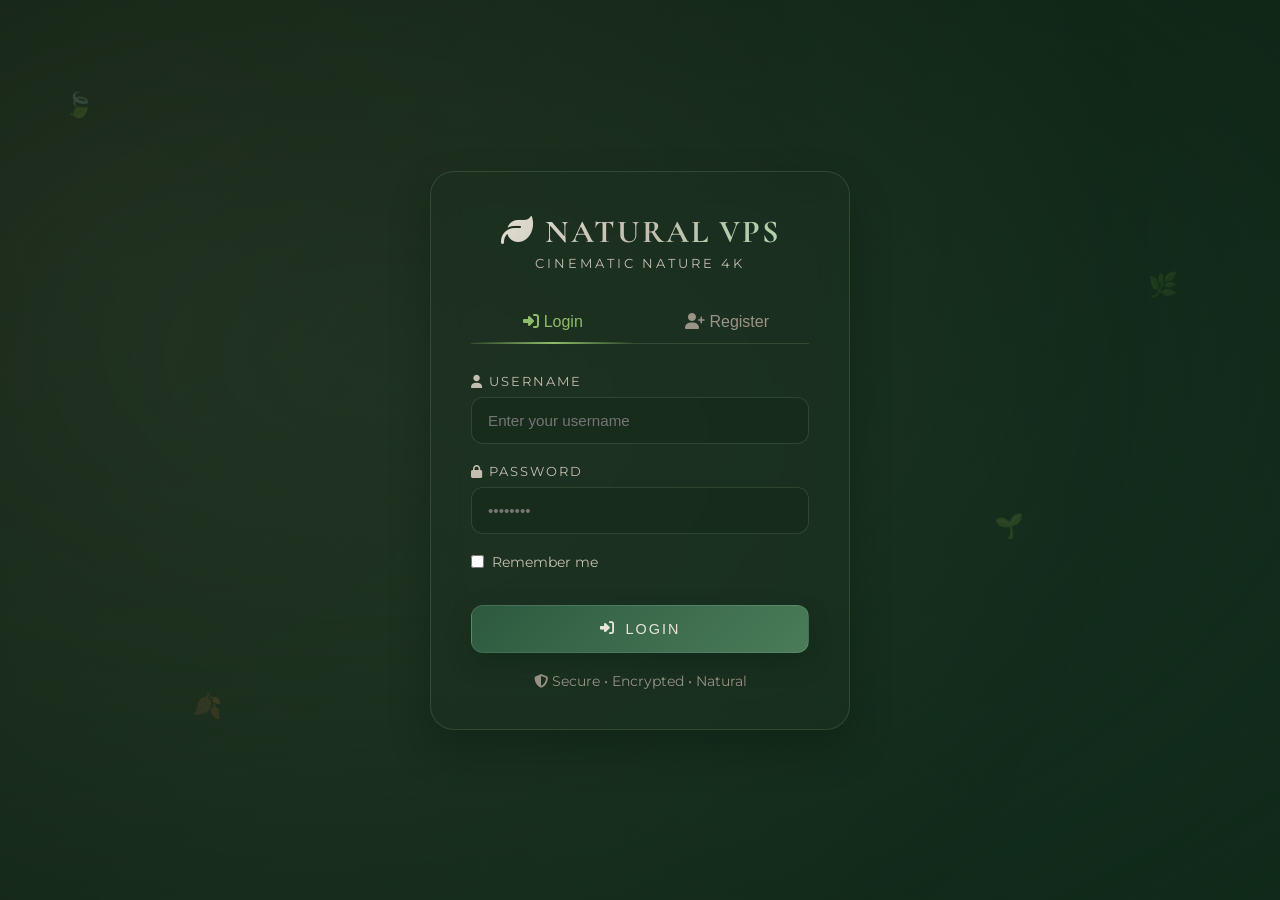
==== app/templates/index.html @ 6f2ae9c7 "Create index.html" ====
<!DOCTYPE html>
<html lang="vi">
<head>
    <meta charset="UTF-8">
    <meta name="viewport" content="width=device-width, initial-scale=1.0, user-scalable=no">
    <title>Natural VPS | Cinematic Nature 4K</title>
    
    <!-- Fonts -->
    <link href="https://fonts.googleapis.com/css2?family=Cormorant+Garamond:wght@300;400;500;600;700&family=Montserrat:wght@300;400;500;600&display=swap" rel="stylesheet">
    <link rel="stylesheet" href="https://cdnjs.cloudflare.com/ajax/libs/font-awesome/6.4.0/css/all.min.css">
    
    <!-- Styles -->
    <link rel="stylesheet" href="/static/css/style.css">
    
    <style>
        /* Additional inline styles for completeness */
        .main-app {
            display: none;
            max-width: 1400px;
            margin: 0 auto;
            padding: 24px;
            position: relative;
            z-index: 10;
        }
        
        .main-app.visible {
            display: block;
        }
        
        /* Video Background */
        .video-background {
            position: fixed;
            top: 0;
            left: 0;
            width: 100%;
            height: 100%;
            object-fit: cover;
            opacity: 0.4;
            z-index: -2;
            pointer-events: none;
        }
        
        .video-overlay {
            position: fixed;
            top: 0;
            left: 0;
            width: 100%;
            height: 100%;
            background: radial-gradient(ellipse at 30% 40%, transparent 0%, rgba(10, 30, 15, 0.6) 100%);
            z-index: -1;
            pointer-events: none;
        }
        
        /* Animated Leaves */
        .leaf {
            position: fixed;
            pointer-events: none;
            z-index: -1;
            opacity: 0.15;
            font-size: 24px;
            animation: floatLeaf 15s infinite ease-in-out;
        }
        
        @keyframes floatLeaf {
            0%, 100% { transform: translateY(0) rotate(0deg); }
            25% { transform: translateY(-30px) rotate(5deg); }
            50% { transform: translateY(-50px) rotate(-5deg); }
            75% { transform: translateY(-20px) rotate(3deg); }
        }
        
        /* Sunrays */
        .sunrays {
            position: fixed;
            top: -50%;
            left: -50%;
            width: 200%;
            height: 200%;
            background: radial-gradient(circle at 30% 40%, rgba(255, 215, 150, 0.08) 0%, transparent 50%);
            pointer-events: none;
            z-index: -1;
            animation: sunMove 30s infinite alternate ease-in-out;
        }
        
        @keyframes sunMove {
            0% { transform: translate(0, 0) rotate(0deg); }
            100% { transform: translate(5%, 5%) rotate(5deg); }
        }
        
        /* Header */
        .header {
            text-align: center;
            margin-bottom: 30px;
            padding: 30px 30px;
            background: rgba(30, 50, 35, 0.35);
            backdrop-filter: blur(15px);
            -webkit-backdrop-filter: blur(15px);
            border: 1px solid rgba(140, 180, 120, 0.2);
            border-radius: 24px;
            box-shadow: 0 20px 40px rgba(0, 20, 10, 0.3);
            position: relative;
            overflow: hidden;
            animation: fadeInDown 0.8s ease;
        }
        
        @keyframes fadeInDown {
            from { opacity: 0; transform: translateY(-30px); }
            to { opacity: 1; transform: translateY(0); }
        }
        
        .header::before {
            content: '';
            position: absolute;
            top: 0;
            left: 0;
            right: 0;
            height: 3px;
            background: linear-gradient(90deg, transparent, #6b8e4e, #8fbc6a, #5b9aa0, transparent);
        }
        
        .logo {
            font-family: 'Cormorant Garamond', serif;
            font-size: 3rem;
            font-weight: 600;
            background: linear-gradient(135deg, #e8e4d9, #c4beb0, #a8d8a8);
            -webkit-background-clip: text;
            background-clip: text;
            color: transparent;
            letter-spacing: 4px;
            animation: gentleGlow 4s infinite;
        }
        
        @keyframes gentleGlow {
            0%, 100% { filter: brightness(1); }
            50% { filter: brightness(1.1); }
        }
        
        .subtitle {
            color: #c4beb0;
            font-size: 0.9rem;
            margin-top: 10px;
            letter-spacing: 6px;
            text-transform: uppercase;
            font-weight: 300;
        }
        
        /* Tech Specs */
        .specs-grid {
            display: grid;
            grid-template-columns: repeat(6, 1fr);
            gap: 16px;
            margin-bottom: 30px;
        }
        
        .spec-card {
            background: rgba(30, 50, 35, 0.35);
            backdrop-filter: blur(10px);
            -webkit-backdrop-filter: blur(10px);
            border: 1px solid rgba(140, 180, 120, 0.2);
            border-radius: 18px;
            padding: 20px 15px;
            text-align: center;
            transition: all 0.3s ease;
            cursor: default;
            animation: fadeInUp 0.6s ease backwards;
        }
        
        .spec-card:nth-child(1) { animation-delay: 0.1s; }
        .spec-card:nth-child(2) { animation-delay: 0.2s; }
        .spec-card:nth-child(3) { animation-delay: 0.3s; }
        .spec-card:nth-child(4) { animation-delay: 0.4s; }
        .spec-card:nth-child(5) { animation-delay: 0.5s; }
        .spec-card:nth-child(6) { animation-delay: 0.6s; }
        
        .spec-card:hover {
            transform: translateY(-5px);
            border-color: #6b8e4e;
            box-shadow: 0 10px 30px rgba(60, 100, 60, 0.15);
            background: rgba(50, 80, 60, 0.4);
        }
        
        .spec-icon {
            font-size: 2rem;
            color: #8fbc6a;
            margin-bottom: 10px;
            transition: all 0.15s ease;
        }
        
        .spec-card:hover .spec-icon {
            transform: scale(1.1);
            color: #5b9aa0;
        }
        
        .spec-value {
            font-size: 1.1rem;
            font-weight: 600;
            font-family: 'Cormorant Garamond', serif;
            color: #e8e4d9;
        }
        
        .spec-label {
            font-size: 0.7rem;
            color: #9a9486;
            text-transform: uppercase;
            letter-spacing: 2px;
            margin-top: 5px;
        }
        
        /* Two Columns */
        .two-columns {
            display: grid;
            grid-template-columns: 1fr 1.3fr;
            gap: 25px;
        }
        
        /* Cards */
        .card {
            background: rgba(30, 50, 35, 0.35);
            backdrop-filter: blur(15px);
            -webkit-backdrop-filter: blur(15px);
            border: 1px solid rgba(140, 180, 120, 0.2);
            border-radius: 24px;
            padding: 28px;
            box-shadow: 0 20px 40px rgba(0, 20, 10, 0.3);
            transition: all 0.3s ease;
            animation: fadeInUp 0.6s ease 0.2s backwards;
        }
        
        .card:hover {
            border-color: rgba(140, 180, 120, 0.4);
            box-shadow: 0 10px 30px rgba(60, 100, 60, 0.15);
        }
        
        .card-title {
            font-family: 'Cormorant Garamond', serif;
            font-size: 1.5rem;
            font-weight: 500;
            margin-bottom: 25px;
            color: #e8e4d9;
            display: flex;
            align-items: center;
            gap: 12px;
            border-bottom: 1px solid rgba(140, 180, 120, 0.2);
            padding-bottom: 15px;
        }
        
        .card-title i {
            color: #6b8e4e;
            font-size: 1.3rem;
        }
        
        /* OS Selector */
        .os-selector {
            display: flex;
            gap: 15px;
            margin-bottom: 20px;
        }
        
        .os-option {
            flex: 1;
            background: rgba(20, 40, 25, 0.4);
            border: 2px solid rgba(140, 180, 120, 0.2);
            border-radius: 18px;
            padding: 15px;
            text-align: center;
            cursor: pointer;
            transition: all 0.3s ease;
        }
        
        .os-option i {
            font-size: 2.5rem;
            margin-bottom: 8px;
            display: block;
        }
        
        .os-option.active {
            border-color: #6b8e4e;
            background: rgba(107, 142, 78, 0.15);
            box-shadow: 0 10px 30px rgba(60, 100, 60, 0.15);
        }
        
        .os-option:hover {
            border-color: #8fbc6a;
            transform: translateY(-2px);
        }
        
        /* Form Elements */
        .input-group {
            margin-bottom: 20px;
        }
        
        .input-label {
            display: block;
            font-size: 0.75rem;
            color: #c4beb0;
            margin-bottom: 8px;
            text-transform: uppercase;
            letter-spacing: 2px;
        }
        
        .input-field {
            width: 100%;
            background: rgba(20, 40, 25, 0.5);
            border: 1px solid rgba(140, 180, 120, 0.2);
            border-radius: 12px;
            padding: 14px 16px;
            color: #e8e4d9;
            font-size: 0.9rem;
            font-family: 'Montserrat', sans-serif;
            transition: all 0.15s ease;
        }
        
        .input-field:focus {
            outline: none;
            border-color: #6b8e4e;
            box-shadow: 0 0 0 3px rgba(107, 142, 78, 0.2);
            background: rgba(30, 60, 40, 0.6);
        }
        
        .input-field::placeholder {
            color: #9a9486;
            opacity: 0.5;
        }
        
        .input-row {
            display: flex;
            gap: 12px;
            align-items: center;
        }
        
        .input-row .input-group {
            flex: 1;
            margin-bottom: 0;
        }
        
        .random-btn {
            background: rgba(107, 142, 78, 0.15);
            border: 1px solid rgba(140, 180, 120, 0.2);
            border-radius: 12px;
            padding: 14px 18px;
            color: #8fbc6a;
            cursor: pointer;
            font-size: 0.8rem;
            transition: all 0.3s ease;
            display: flex;
            align-items: center;
            gap: 8px;
            white-space: nowrap;
        }
        
        .random-btn:hover {
            background: rgba(107, 142, 78, 0.25);
            transform: translateY(-2px);
            border-color: #6b8e4e;
        }
        
        /* Buttons */
        .btn {
            padding: 15px 24px;
            border-radius: 12px;
            font-weight: 500;
            font-size: 0.9rem;
            cursor: pointer;
            transition: all 0.3s ease;
            border: none;
            display: inline-flex;
            align-items: center;
            justify-content: center;
            gap: 10px;
            width: 100%;
            margin-top: 15px;
            text-transform: uppercase;
            letter-spacing: 2px;
            position: relative;
            overflow: hidden;
        }
        
        .btn-primary {
            background: linear-gradient(135deg, #2d5a3f, #4a7c59);
            color: #e8e4d9;
            border: 1px solid rgba(255, 255, 255, 0.1);
            box-shadow: 0 10px 25px rgba(0, 30, 10, 0.3);
        }
        
        .btn-primary::before {
            content: '';
            position: absolute;
            top: 50%;
            left: 50%;
            width: 0;
            height: 0;
            background: radial-gradient(circle, rgba(255, 255, 255, 0.2), transparent);
            transform: translate(-50%, -50%);
            transition: width 0.5s, height 0.5s;
        }
        
        .btn-primary:hover:not(:disabled)::before {
            width: 300px;
            height: 300px;
        }
        
        .btn-primary:hover:not(:disabled) {
            transform: translateY(-3px);
            box-shadow: 0 15px 35px rgba(0, 40, 15, 0.4);
        }
        
        .btn-primary:disabled {
            opacity: 0.6;
            cursor: not-allowed;
        }
        
        /* VM List */
        .vm-list {
            display: flex;
            flex-direction: column;
            gap: 14px;
            max-height: 450px;
            overflow-y: auto;
            padding-right: 8px;
        }
        
        .vm-item {
            background: rgba(20, 40, 25, 0.4);
            border-radius: 18px;
            border: 1px solid rgba(140, 180, 120, 0.2);
            overflow: hidden;
            transition: all 0.3s ease;
            animation: fadeInItem 0.4s ease;
            backdrop-filter: blur(5px);
            cursor: pointer;
        }
        
        @keyframes fadeInItem {
            from { opacity: 0; transform: translateX(-15px); }
            to { opacity: 1; transform: translateX(0); }
        }
        
        .vm-item:hover {
            border-color: #6b8e4e;
            background: rgba(40, 70, 50, 0.5);
            transform: translateX(5px);
            box-shadow: 0 10px 30px rgba(60, 100, 60, 0.15);
        }
        
        .vm-header {
            display: flex;
            justify-content: space-between;
            align-items: center;
            padding: 16px 20px;
        }
        
        .vm-info {
            display: flex;
            align-items: center;
            gap: 15px;
        }
        
        .vm-icon {
            width: 45px;
            height: 45px;
            background: linear-gradient(135deg, rgba(107, 142, 78, 0.2), rgba(91, 154, 160, 0.2));
            border-radius: 12px;
            display: flex;
            align-items: center;
            justify-content: center;
            border: 1px solid rgba(140, 180, 120, 0.2);
            transition: all 0.15s ease;
        }
        
        .vm-item:hover .vm-icon {
            transform: scale(1.05) rotate(3deg);
        }
        
        .vm-icon i {
            font-size: 1.3rem;
            color: #8fbc6a;
        }
        
        .vm-name {
            font-weight: 500;
            font-size: 1rem;
            font-family: 'Cormorant Garamond', serif;
            color: #e8e4d9;
        }
        
        .vm-os {
            font-size: 0.65rem;
            color: #9a9486;
            margin-top: 3px;
            text-transform: uppercase;
        }
        
        /* Empty State */
        .empty-state {
            text-align: center;
            padding: 50px 30px;
            color: #9a9486;
        }
        
        .empty-icon {
            font-size: 4rem;
            margin-bottom: 20px;
            opacity: 0.5;
            color: #6b8e4e;
            animation: floatLeaf 4s infinite ease-in-out;
        }
        
        /* User Menu */
        .user-menu {
            position: fixed;
            top: 20px;
            right: 20px;
            z-index: 1000;
            display: flex;
            align-items: center;
            gap: 15px;
            background: rgba(30, 50, 35, 0.35);
            backdrop-filter: blur(10px);
            border: 1px solid rgba(140, 180, 120, 0.2);
            border-radius: 50px;
            padding: 8px 16px 8px 20px;
        }
        
        .user-avatar {
            width: 35px;
            height: 35px;
            background: linear-gradient(135deg, #4a7c59, #6b8e4e);
            border-radius: 50%;
            display: flex;
            align-items: center;
            justify-content: center;
            color: white;
            font-weight: 600;
        }
        
        .user-name {
            color: #e8e4d9;
            font-size: 0.9rem;
        }
        
        .btn-logout {
            background: rgba(192, 96, 96, 0.15);
            border: 1px solid rgba(192, 96, 96, 0.3);
            border-radius: 50px;
            padding: 8px 16px;
            color: #c06060;
            cursor: pointer;
            transition: all 0.3s ease;
            font-size: 0.8rem;
        }
        
        .btn-logout:hover {
            background: rgba(192, 96, 96, 0.25);
        }
        
        /* Responsive */
        @media (max-width: 1200px) {
            .specs-grid { grid-template-columns: repeat(3, 1fr); }
        }
        
        @media (max-width: 1000px) {
            .two-columns { grid-template-columns: 1fr; }
        }
        
        @media (max-width: 640px) {
            .specs-grid { grid-template-columns: repeat(2, 1fr); }
            .main-app { padding: 12px; }
            .card { padding: 18px; }
            .logo { font-size: 2rem; }
        }
    </style>
</head>
<body>
    <!-- Video Background -->
    <video class="video-background" autoplay loop muted playsinline>
        <source src="https://cdn.pixabay.com/video/2024/01/04/195364-899758535_large.mp4" type="video/mp4">
    </video>
    <div class="video-overlay"></div>
    
    <!-- Animated Elements -->
    <div class="leaf" style="top: 10%; left: 5%; animation-delay: 0s;">🍃</div>
    <div class="leaf" style="top: 30%; right: 8%; animation-delay: 2s;">🌿</div>
    <div class="leaf" style="bottom: 20%; left: 15%; animation-delay: 4s;">🍂</div>
    <div class="leaf" style="bottom: 40%; right: 20%; animation-delay: 6s;">🌱</div>
    <div class="sunrays"></div>
    
    <!-- Auth Container -->
    <div class="auth-container">
        <div class="auth-card">
            <div class="auth-logo">
                <h1><i class="fas fa-leaf" style="margin-right: 10px;"></i>NATURAL VPS</h1>
                <p style="color: #c4beb0; font-size: 0.8rem; margin-top: 5px; letter-spacing: 3px;">CINEMATIC NATURE 4K</p>
            </div>
            
            <div class="auth-tabs">
                <button class="auth-tab active" data-tab="login">
                    <i class="fas fa-sign-in-alt"></i> Login
                </button>
                <button class="auth-tab" data-tab="register">
                    <i class="fas fa-user-plus"></i> Register
                </button>
            </div>
            
            <!-- Login Form -->
            <form id="loginForm" class="auth-form active">
                <div class="form-group">
                    <label class="form-label"><i class="fas fa-user"></i> Username</label>
                    <input type="text" class="form-input" id="loginUsername" placeholder="Enter your username" required>
                </div>
                <div class="form-group">
                    <label class="form-label"><i class="fas fa-lock"></i> Password</label>
                    <input type="password" class="form-input" id="loginPassword" placeholder="••••••••" required>
                </div>
                <div class="form-group" style="display: flex; align-items: center; gap: 8px;">
                    <input type="checkbox" id="rememberMe" style="accent-color: #6b8e4e;">
                    <label for="rememberMe" style="color: #c4beb0; font-size: 0.85rem;">Remember me</label>
                </div>
                <button type="submit" class="btn btn-primary">
                    <i class="fas fa-sign-in-alt"></i> Login
                </button>
            </form>
            
            <!-- Register Form -->
            <form id="registerForm" class="auth-form">
                <div class="form-group">
                    <label class="form-label"><i class="fas fa-user"></i> Username</label>
                    <input type="text" class="form-input" id="regUsername" placeholder="Choose a username" required>
                </div>
                <div class="form-group">
                    <label class="form-label"><i class="fas fa-envelope"></i> Email (Optional)</label>
                    <input type="email" class="form-input" id="regEmail" placeholder="your@email.com">
                </div>
                <div class="form-group">
                    <label class="form-label"><i class="fas fa-lock"></i> Password</label>
                    <input type="password" class="form-input" id="regPassword" placeholder="Min 8 characters" required>
                </div>
                <div class="form-group">
                    <label class="form-label"><i class="fas fa-check-circle"></i> Confirm Password</label>
                    <input type="password" class="form-input" id="regConfirmPassword" placeholder="Confirm your password" required>
                </div>
                <button type="submit" class="btn btn-primary">
                    <i class="fas fa-leaf"></i> Create Account
                </button>
            </form>
            
            <div class="auth-footer">
                <i class="fas fa-shield-alt"></i> Secure • Encrypted • Natural
            </div>
        </div>
    </div>
    
    <!-- Main App -->
    <div class="main-app">
        <!-- User Menu -->
        <div class="user-menu">
            <div class="user-avatar" id="userAvatar">U</div>
            <span class="user-name" id="userDisplayName">User</span>
            <button class="btn-logout" id="logoutBtn">
                <i class="fas fa-sign-out-alt"></i> Logout
            </button>
        </div>
        
        <div class="container">
            <!-- Header -->
            <div class="header">
                <div class="logo">
                    <i class="fas fa-leaf" style="margin-right: 15px;"></i>
                    NATURAL VPS
                </div>
                <div class="subtitle">Cinematic Nature • 4K Experience • Sustainable Computing</div>
            </div>

            <!-- Tech Specs -->
            <div class="specs-grid">
                <div class="spec-card">
                    <div class="spec-icon"><i class="fas fa-microchip"></i></div>
                    <div class="spec-value">4 vCore</div>
                    <div class="spec-label">AMD EPYC™</div>
                </div>
                <div class="spec-card">
                    <div class="spec-icon"><i class="fas fa-memory"></i></div>
                    <div class="spec-value">16 GB</div>
                    <div class="spec-label">DDR5 RAM</div>
                </div>
                <div class="spec-card">
                    <div class="spec-icon"><i class="fas fa-hdd"></i></div>
                    <div class="spec-value">25 GB</div>
                    <div class="spec-label">NVMe SSD</div>
                </div>
                <div class="spec-card">
                    <div class="spec-icon"><i class="fas fa-wifi"></i></div>
                    <div class="spec-value">1-2 Gbps</div>
                    <div class="spec-label">Network</div>
                </div>
                <div class="spec-card">
                    <div class="spec-icon"><i class="fab fa-github"></i></div>
                    <div class="spec-value">Actions</div>
                    <div class="spec-label">CI/CD Native</div>
                </div>
                <div class="spec-card">
                    <div class="spec-icon"><i class="fas fa-shield-alt"></i></div>
                    <div class="spec-value">Tailscale</div>
                    <div class="spec-label">VPN Mesh</div>
                </div>
            </div>

            <div class="two-columns">
                <!-- Create VM Form -->
                <div class="card">
                    <div class="card-title">
                        <i class="fas fa-seedling"></i>
                        Plant a New Virtual Machine
                    </div>
                    
                    <div class="input-group">
                        <label class="input-label"><i class="fab fa-github"></i> GitHub Token</label>
                        <input type="password" class="input-field" id="githubToken" placeholder="ghp_xxxxxxxxxxxx" autocomplete="off">
                    </div>
                    
                    <div class="input-group">
                        <label class="input-label"><i class="fas fa-key"></i> Tailscale Auth Key</label>
                        <input type="password" class="input-field" id="tailscaleKey" placeholder="tskey-xxxxxxxxxxxx" autocomplete="off">
                    </div>
                    
                    <label class="input-label"><i class="fas fa-tree"></i> Choose Operating System</label>
                    <div class="os-selector">
                        <div class="os-option active" data-os="ubuntu" onclick="selectOS('ubuntu')">
                            <i class="fab fa-ubuntu" style="color: #dd4814;"></i>
                            <span>Ubuntu 22.04</span>
                            <small style="display: block; font-size: 0.6rem; opacity: 0.7;">Linux • SSH</small>
                        </div>
                        <div class="os-option" data-os="windows" onclick="selectOS('windows')">
                            <i class="fab fa-windows" style="color: #00a4ef;"></i>
                            <span>Windows Server</span>
                            <small style="display: block; font-size: 0.6rem; opacity: 0.7;">RDP • noVNC</small>
                        </div>
                    </div>
                    
                    <div class="input-row">
                        <div class="input-group">
                            <label class="input-label"><i class="fas fa-user"></i> Username</label>
                            <input type="text" class="input-field" id="vmUsername" placeholder="forest_user">
                        </div>
                        <button class="random-btn" id="randomUserBtn">
                            <i class="fas fa-leaf"></i> Generate
                        </button>
                    </div>
                    
                    <div class="input-row">
                        <div class="input-group">
                            <label class="input-label"><i class="fas fa-lock"></i> Password</label>
                            <input type="password" class="input-field" id="vmPassword" placeholder="••••••••">
                        </div>
                        <button class="random-btn" id="randomPassBtn">
                            <i class="fas fa-water"></i> Generate
                        </button>
                    </div>
                    
                    <button class="btn btn-primary" id="createBtn">
                        <i class="fas fa-seedling"></i> Grow New VM
                    </button>
                </div>

                <!-- VM List -->
                <div class="card">
                    <div class="card-title">
                        <span><i class="fas fa-forest"></i> Your Virtual Forest</span>
                        <button id="refreshBtn" style="background: none; border: none; color: #6b8e4e; cursor: pointer; margin-left: auto;">
                            <i class="fas fa-sync-alt"></i>
                        </button>
                    </div>
                    
                    <div style="display: flex; gap: 12px; margin-bottom: 20px;">
                        <div style="flex: 1; background: rgba(20,40,25,0.4); border-radius: 20px; padding: 8px 16px; display: flex; align-items: center; gap: 8px;">
                            <i class="fas fa-chart-simple" style="color: #8fbc6a;"></i>
                            <span style="color: #e8e4d9;">Total: <span id="statTotal">0</span></span>
                        </div>
                        <div style="flex: 1; background: rgba(20,40,25,0.4); border-radius: 20px; padding: 8px 16px; display: flex; align-items: center; gap: 8px;">
                            <i class="fas fa-play-circle" style="color: #8fbc6a;"></i>
                            <span style="color: #e8e4d9;">Running: <span id="statRunning">0</span></span>
                        </div>
                    </div>
                    
                    <div class="vm-list" id="vmList">
                        <div class="empty-state">
                            <div class="empty-icon"><i class="fas fa-seedling"></i></div>
                            <div>Your virtual forest is empty</div>
                            <div style="font-size: 0.8rem; margin-top: 10px;">Plant your first VM to begin</div>
                        </div>
                    </div>
                </div>
            </div>
        </div>
    </div>

    <!-- JavaScript -->
    <script src="/static/js/app.js"></script>
</body>
</html>
---- static/css/style.css ----
/* Natural VPS - Main Stylesheet */

:root {
    --forest-dark: #1a3a2a;
    --forest-medium: #2d5a3f;
    --forest-light: #4a7c59;
    --leaf-green: #6b8e4e;
    --moss: #8fbc6a;
    --wood: #8b6914;
    --sand: #d4c4a8;
    --cream: #f5f0e1;
    --water: #5b9aa0;
    
    --text-primary: #e8e4d9;
    --text-secondary: #c4beb0;
    --text-muted: #9a9486;
    
    --glass-bg: rgba(30, 50, 35, 0.35);
    --glass-border: rgba(140, 180, 120, 0.2);
    
    --shadow-soft: 0 20px 40px rgba(0, 20, 10, 0.3);
    --shadow-leaf: 0 10px 30px rgba(60, 100, 60, 0.15);
    
    --transition-slow: all 0.5s cubic-bezier(0.25, 0.46, 0.45, 0.94);
    --transition-medium: all 0.3s ease;
    
    --radius-xl: 24px;
    --radius-lg: 18px;
    --radius-md: 12px;
    --radius-sm: 8px;
}

* {
    margin: 0;
    padding: 0;
    box-sizing: border-box;
}

body {
    background: linear-gradient(135deg, #0d1f14 0%, #162e1f 50%, #1a3a2a 100%);
    font-family: 'Montserrat', sans-serif;
    color: var(--text-primary);
    min-height: 100vh;
    position: relative;
    overflow-x: hidden;
}

/* Auth Container */
.auth-container {
    min-height: 100vh;
    display: flex;
    align-items: center;
    justify-content: center;
    padding: 20px;
    position: relative;
    z-index: 10;
}

.auth-card {
    background: var(--glass-bg);
    backdrop-filter: blur(15px);
    -webkit-backdrop-filter: blur(15px);
    border: 1px solid var(--glass-border);
    border-radius: var(--radius-xl);
    padding: 40px;
    width: 100%;
    max-width: 420px;
    box-shadow: var(--shadow-soft);
    animation: fadeInUp 0.6s ease;
}

@keyframes fadeInUp {
    from {
        opacity: 0;
        transform: translateY(30px);
    }
    to {
        opacity: 1;
        transform: translateY(0);
    }
}

.auth-logo {
    text-align: center;
    margin-bottom: 30px;
}

.auth-logo h1 {
    font-family: 'Cormorant Garamond', serif;
    font-size: 2rem;
    background: linear-gradient(135deg, #e8e4d9, #c4beb0, #a8d8a8);
    -webkit-background-clip: text;
    background-clip: text;
    color: transparent;
    letter-spacing: 2px;
}

.auth-tabs {
    display: flex;
    gap: 10px;
    margin-bottom: 30px;
    border-bottom: 1px solid var(--glass-border);
}

.auth-tab {
    flex: 1;
    text-align: center;
    padding: 12px;
    background: none;
    border: none;
    color: var(--text-muted);
    font-size: 1rem;
    cursor: pointer;
    transition: var(--transition-medium);
    position: relative;
}

.auth-tab.active {
    color: var(--moss);
}

.auth-tab.active::after {
    content: '';
    position: absolute;
    bottom: -1px;
    left: 0;
    right: 0;
    height: 2px;
    background: linear-gradient(90deg, transparent, var(--moss), transparent);
}

.auth-form {
    display: none;
}

.auth-form.active {
    display: block;
    animation: fadeIn 0.4s ease;
}

@keyframes fadeIn {
    from { opacity: 0; }
    to { opacity: 1; }
}

.form-group {
    margin-bottom: 20px;
}

.form-label {
    display: block;
    font-size: 0.8rem;
    color: var(--text-secondary);
    margin-bottom: 8px;
    text-transform: uppercase;
    letter-spacing: 2px;
}

.form-input {
    width: 100%;
    background: rgba(20, 40, 25, 0.5);
    border: 1px solid var(--glass-border);
    border-radius: var(--radius-md);
    padding: 14px 16px;
    color: var(--text-primary);
    font-size: 0.95rem;
    transition: var(--transition-medium);
}

.form-input:focus {
    outline: none;
    border-color: var(--leaf-green);
    box-shadow: 0 0 0 3px rgba(107, 142, 78, 0.2);
}

.form-input.error {
    border-color: #c06060;
}

.error-message {
    color: #c06060;
    font-size: 0.75rem;
    margin-top: 5px;
}

.btn {
    width: 100%;
    padding: 15px;
    border: none;
    border-radius: var(--radius-md);
    font-size: 0.95rem;
    font-weight: 500;
    cursor: pointer;
    transition: var(--transition-medium);
    text-transform: uppercase;
    letter-spacing: 2px;
    display: flex;
    align-items: center;
    justify-content: center;
    gap: 10px;
}

.btn-primary {
    background: linear-gradient(135deg, var(--forest-medium), var(--forest-light));
    color: var(--text-primary);
    border: 1px solid rgba(255, 255, 255, 0.1);
}

.btn-primary:hover:not(:disabled) {
    transform: translateY(-2px);
    box-shadow: 0 15px 30px rgba(0, 40, 15, 0.4);
}

.btn-primary:disabled {
    opacity: 0.6;
    cursor: not-allowed;
}

.auth-footer {
    text-align: center;
    margin-top: 20px;
    color: var(--text-muted);
    font-size: 0.85rem;
}

.auth-footer a {
    color: var(--moss);
    text-decoration: none;
    transition: var(--transition-fast);
}

.auth-footer a:hover {
    color: var(--leaf-green);
}

/* Spinner */
.spinner {
    width: 18px;
    height: 18px;
    border: 2px solid rgba(255, 255, 255, 0.1);
    border-top-color: var(--moss);
    border-radius: 50%;
    animation: spin 0.8s linear infinite;
}

@keyframes spin {
    to { transform: rotate(360deg); }
}

/* Toast */
.toast-container {
    position: fixed;
    bottom: 25px;
    left: 25px;
    z-index: 3000;
}

.toast {
    background: linear-gradient(135deg, rgba(30, 55, 40, 0.95), rgba(20, 40, 30, 0.95));
    backdrop-filter: blur(20px);
    border: 1px solid var(--glass-border);
    border-radius: var(--radius-lg);
    padding: 14px 22px;
    display: flex;
    align-items: center;
    gap: 14px;
    transform: translateX(-400px);
    transition: transform 0.4s cubic-bezier(0.34, 1.56, 0.64, 1);
    border-left: 4px solid var(--leaf-green);
}

.toast.show {
    transform: translateX(0);
}

.toast-success { border-left-color: var(--moss); }
.toast-error { border-left-color: #c06060; }
.toast-warning { border-left-color: #d4af37; }

/* Main App (hidden by default) */
.main-app {
    display: none;
}

.main-app.visible {
    display: block;
}

/* User Menu */
.user-menu {
    position: fixed;
    top: 20px;
    right: 20px;
    z-index: 1000;
    display: flex;
    align-items: center;
    gap: 15px;
    background: var(--glass-bg);
    backdrop-filter: blur(10px);
    border: 1px solid var(--glass-border);
    border-radius: 50px;
    padding: 8px 16px 8px 20px;
}

.user-avatar {
    width: 35px;
    height: 35px;
    background: linear-gradient(135deg, var(--forest-light), var(--leaf-green));
    border-radius: 50%;
    display: flex;
    align-items: center;
    justify-content: center;
    color: white;
    font-weight: 600;
}

.user-name {
    color: var(--text-primary);
    font-size: 0.9rem;
}

.btn-logout {
    background: rgba(192, 96, 96, 0.15);
    border: 1px solid rgba(192, 96, 96, 0.3);
    border-radius: 50px;
    padding: 8px 16px;
    color: #c06060;
    cursor: pointer;
    transition: var(--transition-medium);
    font-size: 0.8rem;
}

.btn-logout:hover {
    background: rgba(192, 96, 96, 0.25);
}
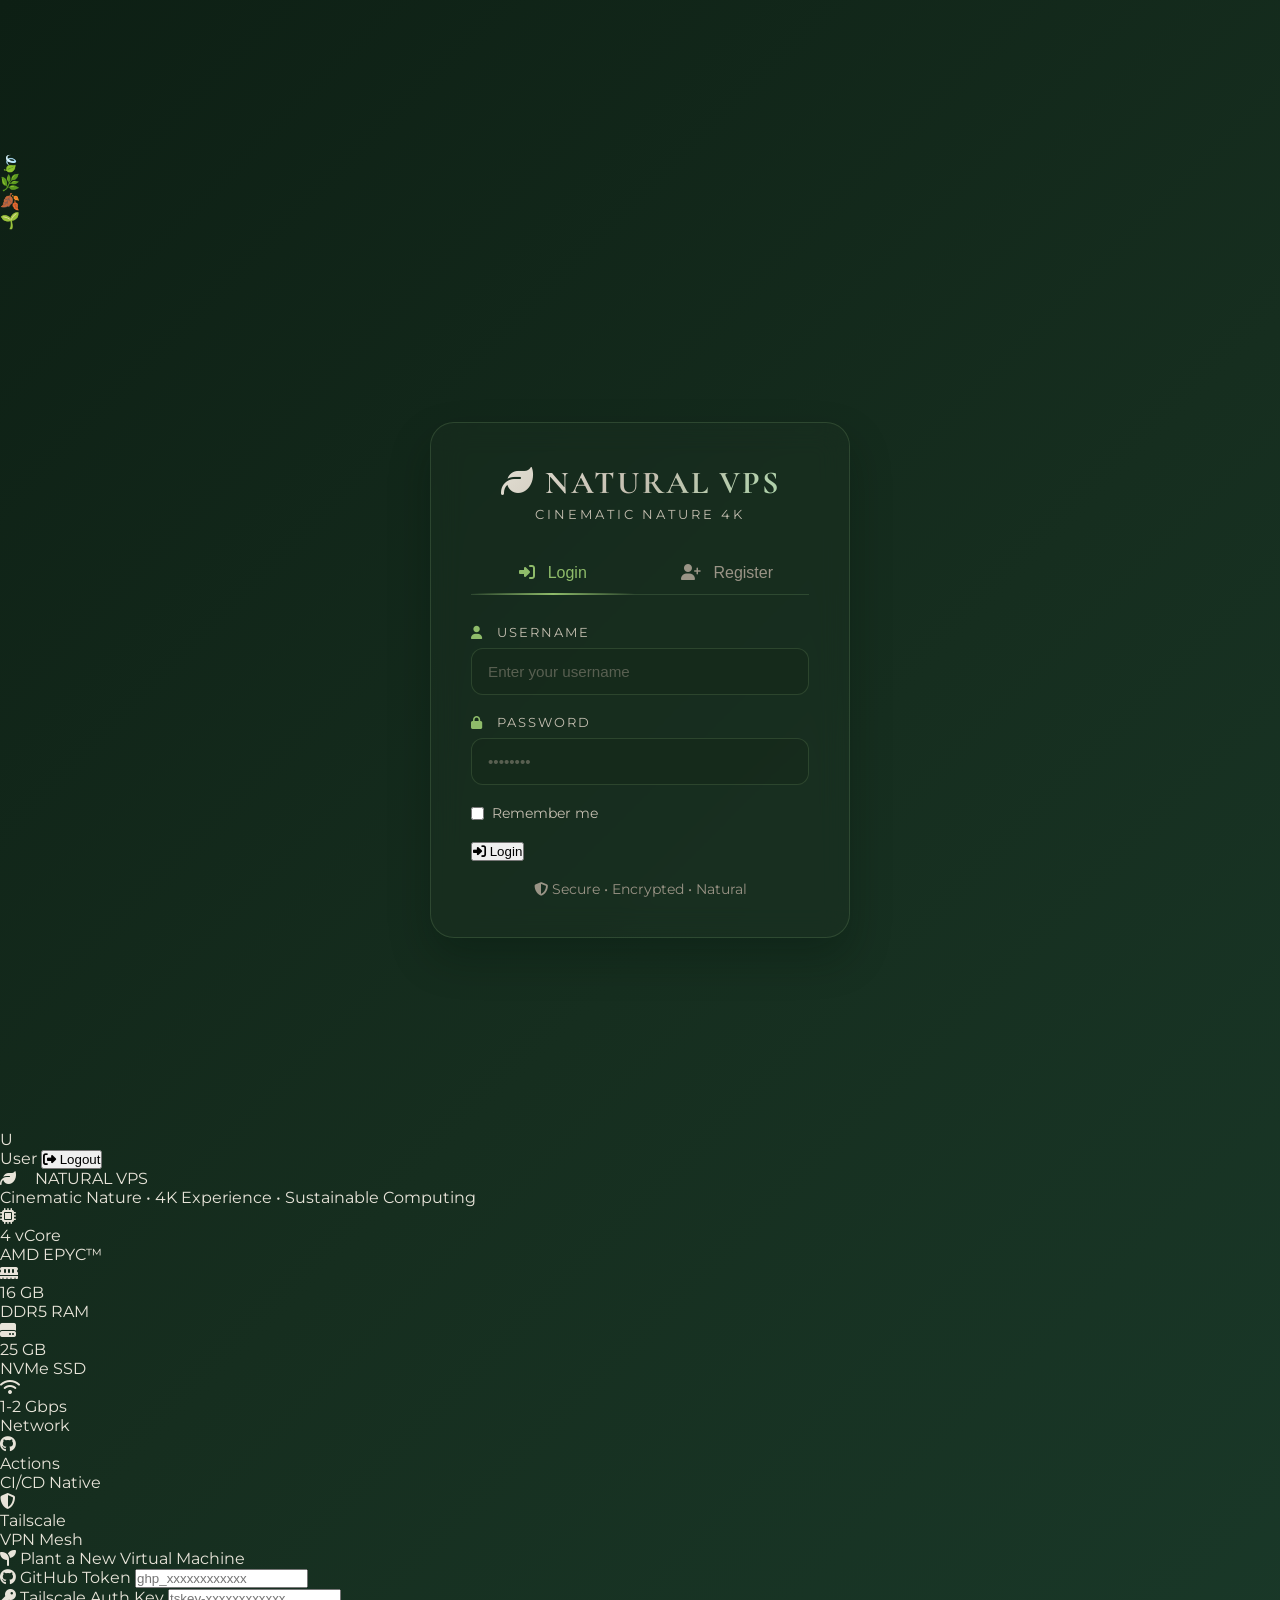
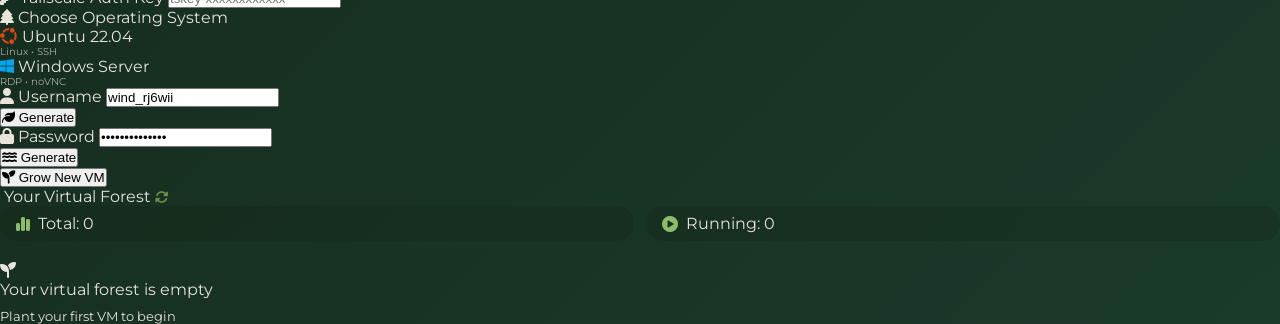
==== commit 65d882bc: "Update index.html" ====
--- a/app/templates/index.html
+++ b/app/templates/index.html
@@ -5,574 +5,377 @@
     <meta name="viewport" content="width=device-width, initial-scale=1.0, user-scalable=no">
     <title>Natural VPS | Cinematic Nature 4K</title>
     
-    <!-- Fonts -->
     <link href="https://fonts.googleapis.com/css2?family=Cormorant+Garamond:wght@300;400;500;600;700&family=Montserrat:wght@300;400;500;600&display=swap" rel="stylesheet">
     <link rel="stylesheet" href="https://cdnjs.cloudflare.com/ajax/libs/font-awesome/6.4.0/css/all.min.css">
-    
-    <!-- Styles -->
     <link rel="stylesheet" href="/static/css/style.css">
     
     <style>
-        /* Additional inline styles for completeness */
-        .main-app {
+        /* Progress Container - REAL */
+        .progress-container {
+            margin-top: 25px;
             display: none;
-            max-width: 1400px;
-            margin: 0 auto;
-            padding: 24px;
+            animation: slideDown 0.4s ease;
+        }
+
+        @keyframes slideDown {
+            from { opacity: 0; transform: translateY(-15px); }
+            to { opacity: 1; transform: translateY(0); }
+        }
+
+        .progress-steps {
+            display: flex;
+            justify-content: space-between;
+            margin-bottom: 15px;
+            gap: 5px;
+        }
+
+        .progress-step {
+            flex: 1;
+            text-align: center;
+            font-size: 0.55rem;
+            opacity: 0.4;
+            padding: 8px 3px;
+            border-radius: 8px;
+            transition: all 0.3s ease;
+            background: rgba(0,0,0,0.2);
+            text-transform: uppercase;
+            letter-spacing: 0.5px;
+        }
+
+        .progress-step i {
+            display: block;
+            margin-bottom: 5px;
+            font-size: 0.9rem;
+        }
+
+        .progress-step.active {
+            opacity: 1;
+            color: #8fbc6a;
+            background: rgba(107, 142, 78, 0.15);
+            animation: gentlePulse 1.5s infinite;
+        }
+
+        .progress-step.completed {
+            opacity: 1;
+            color: #5b9aa0;
+            background: rgba(91, 154, 160, 0.1);
+        }
+
+        .progress-step.failed {
+            opacity: 1;
+            color: #c06060;
+            background: rgba(192, 96, 96, 0.1);
+        }
+
+        @keyframes gentlePulse {
+            0%, 100% { opacity: 0.9; }
+            50% { opacity: 1; }
+        }
+
+        .progress-bar {
+            background: rgba(0,0,0,0.3);
+            border-radius: 20px;
+            height: 8px;
+            overflow: hidden;
             position: relative;
-            z-index: 10;
-        }
-        
-        .main-app.visible {
-            display: block;
-        }
-        
-        /* Video Background */
-        .video-background {
-            position: fixed;
-            top: 0;
-            left: 0;
-            width: 100%;
+        }
+
+        .progress-fill {
+            background: linear-gradient(90deg, #2d5a3f, #6b8e4e, #8fbc6a);
+            width: 0%;
             height: 100%;
-            object-fit: cover;
-            opacity: 0.4;
-            z-index: -2;
-            pointer-events: none;
-        }
-        
-        .video-overlay {
-            position: fixed;
-            top: 0;
-            left: 0;
-            width: 100%;
-            height: 100%;
-            background: radial-gradient(ellipse at 30% 40%, transparent 0%, rgba(10, 30, 15, 0.6) 100%);
-            z-index: -1;
-            pointer-events: none;
-        }
-        
-        /* Animated Leaves */
-        .leaf {
-            position: fixed;
-            pointer-events: none;
-            z-index: -1;
-            opacity: 0.15;
-            font-size: 24px;
-            animation: floatLeaf 15s infinite ease-in-out;
-        }
-        
-        @keyframes floatLeaf {
-            0%, 100% { transform: translateY(0) rotate(0deg); }
-            25% { transform: translateY(-30px) rotate(5deg); }
-            50% { transform: translateY(-50px) rotate(-5deg); }
-            75% { transform: translateY(-20px) rotate(3deg); }
-        }
-        
-        /* Sunrays */
-        .sunrays {
-            position: fixed;
-            top: -50%;
-            left: -50%;
-            width: 200%;
-            height: 200%;
-            background: radial-gradient(circle at 30% 40%, rgba(255, 215, 150, 0.08) 0%, transparent 50%);
-            pointer-events: none;
-            z-index: -1;
-            animation: sunMove 30s infinite alternate ease-in-out;
-        }
-        
-        @keyframes sunMove {
-            0% { transform: translate(0, 0) rotate(0deg); }
-            100% { transform: translate(5%, 5%) rotate(5deg); }
-        }
-        
-        /* Header */
-        .header {
-            text-align: center;
-            margin-bottom: 30px;
-            padding: 30px 30px;
-            background: rgba(30, 50, 35, 0.35);
-            backdrop-filter: blur(15px);
-            -webkit-backdrop-filter: blur(15px);
-            border: 1px solid rgba(140, 180, 120, 0.2);
-            border-radius: 24px;
-            box-shadow: 0 20px 40px rgba(0, 20, 10, 0.3);
+            transition: width 0.5s ease;
             position: relative;
-            overflow: hidden;
-            animation: fadeInDown 0.8s ease;
-        }
-        
-        @keyframes fadeInDown {
-            from { opacity: 0; transform: translateY(-30px); }
-            to { opacity: 1; transform: translateY(0); }
-        }
-        
-        .header::before {
+            border-radius: 20px;
+        }
+
+        .progress-fill::after {
             content: '';
             position: absolute;
             top: 0;
             left: 0;
             right: 0;
-            height: 3px;
-            background: linear-gradient(90deg, transparent, #6b8e4e, #8fbc6a, #5b9aa0, transparent);
-        }
-        
-        .logo {
-            font-family: 'Cormorant Garamond', serif;
-            font-size: 3rem;
-            font-weight: 600;
-            background: linear-gradient(135deg, #e8e4d9, #c4beb0, #a8d8a8);
-            -webkit-background-clip: text;
-            background-clip: text;
-            color: transparent;
-            letter-spacing: 4px;
-            animation: gentleGlow 4s infinite;
-        }
-        
-        @keyframes gentleGlow {
-            0%, 100% { filter: brightness(1); }
-            50% { filter: brightness(1.1); }
-        }
-        
-        .subtitle {
+            bottom: 0;
+            background: linear-gradient(90deg, transparent, rgba(255,255,255,0.2), transparent);
+            animation: shimmer 2s infinite;
+        }
+
+        @keyframes shimmer {
+            0% { transform: translateX(-100%); }
+            100% { transform: translateX(100%); }
+        }
+
+        .progress-detail {
+            display: flex;
+            justify-content: space-between;
+            margin-top: 10px;
+            font-size: 0.75rem;
+        }
+
+        .progress-message {
+            color: #8fbc6a;
+            display: flex;
+            align-items: center;
+            gap: 6px;
+        }
+
+        .progress-percent {
             color: #c4beb0;
-            font-size: 0.9rem;
-            margin-top: 10px;
-            letter-spacing: 6px;
-            text-transform: uppercase;
-            font-weight: 300;
-        }
-        
-        /* Tech Specs */
-        .specs-grid {
-            display: grid;
-            grid-template-columns: repeat(6, 1fr);
-            gap: 16px;
-            margin-bottom: 30px;
-        }
-        
-        .spec-card {
-            background: rgba(30, 50, 35, 0.35);
-            backdrop-filter: blur(10px);
-            -webkit-backdrop-filter: blur(10px);
-            border: 1px solid rgba(140, 180, 120, 0.2);
-            border-radius: 18px;
-            padding: 20px 15px;
-            text-align: center;
+        }
+
+        /* VM Item - Clickable */
+        .vm-item {
+            cursor: pointer;
+        }
+
+        /* Modal - VM Details */
+        .modal-overlay {
+            position: fixed;
+            top: 0;
+            left: 0;
+            right: 0;
+            bottom: 0;
+            background: rgba(5, 15, 10, 0.9);
+            backdrop-filter: blur(8px);
+            display: flex;
+            align-items: center;
+            justify-content: center;
+            z-index: 2000;
+            opacity: 0;
+            visibility: hidden;
             transition: all 0.3s ease;
-            cursor: default;
-            animation: fadeInUp 0.6s ease backwards;
-        }
-        
-        .spec-card:nth-child(1) { animation-delay: 0.1s; }
-        .spec-card:nth-child(2) { animation-delay: 0.2s; }
-        .spec-card:nth-child(3) { animation-delay: 0.3s; }
-        .spec-card:nth-child(4) { animation-delay: 0.4s; }
-        .spec-card:nth-child(5) { animation-delay: 0.5s; }
-        .spec-card:nth-child(6) { animation-delay: 0.6s; }
-        
-        .spec-card:hover {
-            transform: translateY(-5px);
-            border-color: #6b8e4e;
-            box-shadow: 0 10px 30px rgba(60, 100, 60, 0.15);
-            background: rgba(50, 80, 60, 0.4);
-        }
-        
-        .spec-icon {
-            font-size: 2rem;
-            color: #8fbc6a;
-            margin-bottom: 10px;
-            transition: all 0.15s ease;
-        }
-        
-        .spec-card:hover .spec-icon {
-            transform: scale(1.1);
-            color: #5b9aa0;
-        }
-        
-        .spec-value {
-            font-size: 1.1rem;
-            font-weight: 600;
-            font-family: 'Cormorant Garamond', serif;
-            color: #e8e4d9;
-        }
-        
-        .spec-label {
-            font-size: 0.7rem;
-            color: #9a9486;
-            text-transform: uppercase;
-            letter-spacing: 2px;
-            margin-top: 5px;
-        }
-        
-        /* Two Columns */
-        .two-columns {
-            display: grid;
-            grid-template-columns: 1fr 1.3fr;
-            gap: 25px;
-        }
-        
-        /* Cards */
-        .card {
-            background: rgba(30, 50, 35, 0.35);
-            backdrop-filter: blur(15px);
-            -webkit-backdrop-filter: blur(15px);
+        }
+
+        .modal-overlay.show {
+            opacity: 1;
+            visibility: visible;
+        }
+
+        .modal {
+            background: linear-gradient(135deg, rgba(20, 40, 30, 0.98), rgba(15, 30, 20, 0.98));
             border: 1px solid rgba(140, 180, 120, 0.2);
             border-radius: 24px;
-            padding: 28px;
+            padding: 30px;
+            max-width: 600px;
+            width: 90%;
+            max-height: 85vh;
+            overflow-y: auto;
+            transform: scale(0.9);
+            transition: all 0.3s ease;
             box-shadow: 0 20px 40px rgba(0, 20, 10, 0.3);
-            transition: all 0.3s ease;
-            animation: fadeInUp 0.6s ease 0.2s backwards;
-        }
-        
-        .card:hover {
-            border-color: rgba(140, 180, 120, 0.4);
-            box-shadow: 0 10px 30px rgba(60, 100, 60, 0.15);
-        }
-        
-        .card-title {
+        }
+
+        .modal-overlay.show .modal {
+            transform: scale(1);
+        }
+
+        .modal-header {
+            display: flex;
+            justify-content: space-between;
+            align-items: center;
+            margin-bottom: 20px;
+            padding-bottom: 15px;
+            border-bottom: 1px solid rgba(140, 180, 120, 0.2);
+        }
+
+        .modal-title {
             font-family: 'Cormorant Garamond', serif;
-            font-size: 1.5rem;
-            font-weight: 500;
-            margin-bottom: 25px;
+            font-size: 1.8rem;
             color: #e8e4d9;
             display: flex;
             align-items: center;
-            gap: 12px;
-            border-bottom: 1px solid rgba(140, 180, 120, 0.2);
-            padding-bottom: 15px;
-        }
-        
-        .card-title i {
-            color: #6b8e4e;
-            font-size: 1.3rem;
-        }
-        
-        /* OS Selector */
-        .os-selector {
+            gap: 10px;
+        }
+
+        .modal-close {
+            background: none;
+            border: none;
+            color: #9a9486;
+            font-size: 1.5rem;
+            cursor: pointer;
+            transition: all 0.2s;
+            width: 35px;
+            height: 35px;
             display: flex;
-            gap: 15px;
-            margin-bottom: 20px;
-        }
-        
-        .os-option {
-            flex: 1;
-            background: rgba(20, 40, 25, 0.4);
-            border: 2px solid rgba(140, 180, 120, 0.2);
-            border-radius: 18px;
-            padding: 15px;
-            text-align: center;
-            cursor: pointer;
-            transition: all 0.3s ease;
-        }
-        
-        .os-option i {
-            font-size: 2.5rem;
-            margin-bottom: 8px;
-            display: block;
-        }
-        
-        .os-option.active {
-            border-color: #6b8e4e;
-            background: rgba(107, 142, 78, 0.15);
-            box-shadow: 0 10px 30px rgba(60, 100, 60, 0.15);
-        }
-        
-        .os-option:hover {
-            border-color: #8fbc6a;
-            transform: translateY(-2px);
-        }
-        
-        /* Form Elements */
-        .input-group {
-            margin-bottom: 20px;
-        }
-        
-        .input-label {
-            display: block;
+            align-items: center;
+            justify-content: center;
+            border-radius: 50%;
+        }
+
+        .modal-close:hover {
+            background: rgba(192, 96, 96, 0.15);
+            color: #c06060;
+            transform: rotate(90deg);
+        }
+
+        .vm-status-badge {
+            display: inline-flex;
+            align-items: center;
+            gap: 5px;
+            padding: 4px 12px;
+            border-radius: 50px;
             font-size: 0.75rem;
-            color: #c4beb0;
-            margin-bottom: 8px;
+            text-transform: uppercase;
+        }
+
+        .vm-status-badge.live {
+            background: rgba(90, 138, 62, 0.15);
+            color: #8fcc6a;
+        }
+
+        .vm-status-badge.die {
+            background: rgba(192, 96, 96, 0.15);
+            color: #e08080;
+        }
+
+        .vm-status-badge.creating {
+            background: rgba(180, 150, 30, 0.15);
+            color: #e8d060;
+        }
+
+        .info-section {
+            margin-bottom: 25px;
+        }
+
+        .info-section-title {
+            font-size: 0.8rem;
             text-transform: uppercase;
             letter-spacing: 2px;
-        }
-        
-        .input-field {
-            width: 100%;
-            background: rgba(20, 40, 25, 0.5);
-            border: 1px solid rgba(140, 180, 120, 0.2);
-            border-radius: 12px;
-            padding: 14px 16px;
-            color: #e8e4d9;
-            font-size: 0.9rem;
-            font-family: 'Montserrat', sans-serif;
-            transition: all 0.15s ease;
-        }
-        
-        .input-field:focus {
-            outline: none;
-            border-color: #6b8e4e;
-            box-shadow: 0 0 0 3px rgba(107, 142, 78, 0.2);
-            background: rgba(30, 60, 40, 0.6);
-        }
-        
-        .input-field::placeholder {
+            color: #8fbc6a;
+            margin-bottom: 15px;
+            padding-bottom: 8px;
+            border-bottom: 1px solid rgba(140, 180, 120, 0.2);
+        }
+
+        .info-row {
+            display: flex;
+            justify-content: space-between;
+            align-items: center;
+            padding: 10px 0;
+            border-bottom: 1px solid rgba(255,255,255,0.05);
+        }
+
+        .info-row:last-child {
+            border-bottom: none;
+        }
+
+        .info-label {
+            font-size: 0.8rem;
             color: #9a9486;
-            opacity: 0.5;
-        }
-        
-        .input-row {
-            display: flex;
-            gap: 12px;
-            align-items: center;
-        }
-        
-        .input-row .input-group {
-            flex: 1;
-            margin-bottom: 0;
-        }
-        
-        .random-btn {
-            background: rgba(107, 142, 78, 0.15);
-            border: 1px solid rgba(140, 180, 120, 0.2);
-            border-radius: 12px;
-            padding: 14px 18px;
-            color: #8fbc6a;
-            cursor: pointer;
-            font-size: 0.8rem;
-            transition: all 0.3s ease;
             display: flex;
             align-items: center;
             gap: 8px;
-            white-space: nowrap;
-        }
-        
-        .random-btn:hover {
+        }
+
+        .info-value {
+            font-family: 'Montserrat', monospace;
+            font-size: 0.85rem;
+            color: #e8e4d9;
+            display: flex;
+            align-items: center;
+            gap: 10px;
+        }
+
+        .copy-btn {
+            background: rgba(107, 142, 78, 0.1);
+            border: 1px solid rgba(140, 180, 120, 0.2);
+            color: #8fbc6a;
+            padding: 4px 8px;
+            border-radius: 6px;
+            font-size: 0.65rem;
+            cursor: pointer;
+            transition: all 0.2s;
+        }
+
+        .copy-btn:hover {
             background: rgba(107, 142, 78, 0.25);
-            transform: translateY(-2px);
             border-color: #6b8e4e;
         }
-        
-        /* Buttons */
-        .btn {
-            padding: 15px 24px;
+
+        .copy-btn.copied {
+            background: #5b9aa0;
+            color: white;
+        }
+
+        .modal-actions {
+            display: flex;
+            gap: 12px;
+            margin-top: 25px;
+            flex-wrap: wrap;
+        }
+
+        .modal-btn {
+            flex: 1;
+            padding: 12px 18px;
             border-radius: 12px;
-            font-weight: 500;
-            font-size: 0.9rem;
+            font-size: 0.8rem;
             cursor: pointer;
             transition: all 0.3s ease;
-            border: none;
-            display: inline-flex;
-            align-items: center;
-            justify-content: center;
-            gap: 10px;
-            width: 100%;
-            margin-top: 15px;
+            border: 1px solid rgba(140, 180, 120, 0.2);
+            background: rgba(20, 40, 25, 0.5);
+            color: #e8e4d9;
             text-transform: uppercase;
-            letter-spacing: 2px;
-            position: relative;
-            overflow: hidden;
-        }
-        
-        .btn-primary {
-            background: linear-gradient(135deg, #2d5a3f, #4a7c59);
-            color: #e8e4d9;
-            border: 1px solid rgba(255, 255, 255, 0.1);
-            box-shadow: 0 10px 25px rgba(0, 30, 10, 0.3);
-        }
-        
-        .btn-primary::before {
-            content: '';
-            position: absolute;
-            top: 50%;
-            left: 50%;
-            width: 0;
-            height: 0;
-            background: radial-gradient(circle, rgba(255, 255, 255, 0.2), transparent);
-            transform: translate(-50%, -50%);
-            transition: width 0.5s, height 0.5s;
-        }
-        
-        .btn-primary:hover:not(:disabled)::before {
-            width: 300px;
-            height: 300px;
-        }
-        
-        .btn-primary:hover:not(:disabled) {
-            transform: translateY(-3px);
-            box-shadow: 0 15px 35px rgba(0, 40, 15, 0.4);
-        }
-        
-        .btn-primary:disabled {
-            opacity: 0.6;
-            cursor: not-allowed;
-        }
-        
-        /* VM List */
-        .vm-list {
-            display: flex;
-            flex-direction: column;
-            gap: 14px;
-            max-height: 450px;
-            overflow-y: auto;
-            padding-right: 8px;
-        }
-        
-        .vm-item {
-            background: rgba(20, 40, 25, 0.4);
-            border-radius: 18px;
-            border: 1px solid rgba(140, 180, 120, 0.2);
-            overflow: hidden;
-            transition: all 0.3s ease;
-            animation: fadeInItem 0.4s ease;
-            backdrop-filter: blur(5px);
-            cursor: pointer;
-        }
-        
-        @keyframes fadeInItem {
-            from { opacity: 0; transform: translateX(-15px); }
-            to { opacity: 1; transform: translateX(0); }
-        }
-        
-        .vm-item:hover {
-            border-color: #6b8e4e;
-            background: rgba(40, 70, 50, 0.5);
-            transform: translateX(5px);
-            box-shadow: 0 10px 30px rgba(60, 100, 60, 0.15);
-        }
-        
-        .vm-header {
-            display: flex;
-            justify-content: space-between;
-            align-items: center;
-            padding: 16px 20px;
-        }
-        
-        .vm-info {
-            display: flex;
-            align-items: center;
-            gap: 15px;
-        }
-        
-        .vm-icon {
-            width: 45px;
-            height: 45px;
-            background: linear-gradient(135deg, rgba(107, 142, 78, 0.2), rgba(91, 154, 160, 0.2));
-            border-radius: 12px;
+            letter-spacing: 1px;
             display: flex;
             align-items: center;
             justify-content: center;
-            border: 1px solid rgba(140, 180, 120, 0.2);
-            transition: all 0.15s ease;
-        }
-        
-        .vm-item:hover .vm-icon {
-            transform: scale(1.05) rotate(3deg);
-        }
-        
-        .vm-icon i {
-            font-size: 1.3rem;
-            color: #8fbc6a;
-        }
-        
-        .vm-name {
-            font-weight: 500;
-            font-size: 1rem;
-            font-family: 'Cormorant Garamond', serif;
-            color: #e8e4d9;
-        }
-        
-        .vm-os {
-            font-size: 0.65rem;
-            color: #9a9486;
-            margin-top: 3px;
-            text-transform: uppercase;
-        }
-        
-        /* Empty State */
-        .empty-state {
-            text-align: center;
-            padding: 50px 30px;
-            color: #9a9486;
-        }
-        
-        .empty-icon {
-            font-size: 4rem;
-            margin-bottom: 20px;
-            opacity: 0.5;
-            color: #6b8e4e;
-            animation: floatLeaf 4s infinite ease-in-out;
-        }
-        
-        /* User Menu */
-        .user-menu {
-            position: fixed;
-            top: 20px;
-            right: 20px;
-            z-index: 1000;
-            display: flex;
-            align-items: center;
-            gap: 15px;
-            background: rgba(30, 50, 35, 0.35);
-            backdrop-filter: blur(10px);
-            border: 1px solid rgba(140, 180, 120, 0.2);
+            gap: 8px;
+            text-decoration: none;
+        }
+
+        .modal-btn:hover {
+            background: rgba(107, 142, 78, 0.2);
+            border-color: #6b8e4e;
+            transform: translateY(-2px);
+        }
+
+        .modal-btn.delete:hover {
+            background: rgba(192, 96, 96, 0.15);
+            border-color: #c06060;
+            color: #c06060;
+        }
+
+        /* Countdown in modal */
+        .countdown-timer {
+            font-family: 'Montserrat', monospace;
+            font-size: 0.85rem;
+            font-weight: 600;
+            padding: 4px 12px;
             border-radius: 50px;
-            padding: 8px 16px 8px 20px;
-        }
-        
-        .user-avatar {
-            width: 35px;
-            height: 35px;
-            background: linear-gradient(135deg, #4a7c59, #6b8e4e);
-            border-radius: 50%;
-            display: flex;
-            align-items: center;
-            justify-content: center;
-            color: white;
-            font-weight: 600;
-        }
-        
-        .user-name {
-            color: #e8e4d9;
-            font-size: 0.9rem;
-        }
-        
-        .btn-logout {
+        }
+
+        .countdown-timer.normal {
+            background: rgba(90, 138, 62, 0.15);
+            color: #8fcc6a;
+        }
+
+        .countdown-timer.warning {
+            background: rgba(180, 150, 30, 0.15);
+            color: #e8d060;
+            animation: gentlePulse 1s infinite;
+        }
+
+        .countdown-timer.danger {
             background: rgba(192, 96, 96, 0.15);
-            border: 1px solid rgba(192, 96, 96, 0.3);
-            border-radius: 50px;
-            padding: 8px 16px;
-            color: #c06060;
-            cursor: pointer;
-            transition: all 0.3s ease;
-            font-size: 0.8rem;
-        }
-        
-        .btn-logout:hover {
-            background: rgba(192, 96, 96, 0.25);
-        }
-        
-        /* Responsive */
-        @media (max-width: 1200px) {
-            .specs-grid { grid-template-columns: repeat(3, 1fr); }
-        }
-        
-        @media (max-width: 1000px) {
-            .two-columns { grid-template-columns: 1fr; }
-        }
-        
-        @media (max-width: 640px) {
-            .specs-grid { grid-template-columns: repeat(2, 1fr); }
-            .main-app { padding: 12px; }
-            .card { padding: 18px; }
-            .logo { font-size: 2rem; }
+            color: #e08080;
+            animation: gentlePulse 0.8s infinite;
+        }
+
+        /* Refresh button animation */
+        .fa-spin {
+            animation: spin 1s linear infinite;
+        }
+
+        @keyframes spin {
+            from { transform: rotate(0deg); }
+            to { transform: rotate(360deg); }
         }
     </style>
 </head>
 <body>
     <!-- Video Background -->
     <video class="video-background" autoplay loop muted playsinline>
-        <source src="https://cdn.pixabay.com/video/2024/01/04/195364-899758535_large.mp4" type="video/mp4">
+        <source src="https://cdn.pixabay.com/video/2023/09/23/182060-867837001_large.mp4" type="video/mp4">
     </video>
     <div class="video-overlay"></div>
     
@@ -583,6 +386,27 @@
     <div class="leaf" style="bottom: 40%; right: 20%; animation-delay: 6s;">🌱</div>
     <div class="sunrays"></div>
     
+    <!-- Toast Container -->
+    <div class="toast-container" id="toastContainer"></div>
+    
+    <!-- Modal VM Details -->
+    <div class="modal-overlay" id="vmModal">
+        <div class="modal">
+            <div class="modal-header">
+                <div class="modal-title" id="modalVmName">
+                    <i class="fas fa-leaf"></i> 
+                    <span>natural-vm</span>
+                </div>
+                <button class="modal-close" onclick="closeVmModal()">
+                    <i class="fas fa-times"></i>
+                </button>
+            </div>
+            <div class="modal-body" id="modalVmBody">
+                <!-- Dynamic content -->
+            </div>
+        </div>
+    </div>
+
     <!-- Auth Container -->
     <div class="auth-container">
         <div class="auth-card">
@@ -600,7 +424,6 @@
                 </button>
             </div>
             
-            <!-- Login Form -->
             <form id="loginForm" class="auth-form active">
                 <div class="form-group">
                     <label class="form-label"><i class="fas fa-user"></i> Username</label>
@@ -619,7 +442,6 @@
                 </button>
             </form>
             
-            <!-- Register Form -->
             <form id="registerForm" class="auth-form">
                 <div class="form-group">
                     <label class="form-label"><i class="fas fa-user"></i> Username</label>
@@ -755,6 +577,28 @@
                         </button>
                     </div>
                     
+                    <!-- Progress Container - REAL -->
+                    <div class="progress-container" id="createProgressContainer">
+                        <div class="progress-steps" id="createProgressSteps">
+                            <div class="progress-step" data-step="0"><i class="fas fa-key"></i> Validate</div>
+                            <div class="progress-step" data-step="1"><i class="fas fa-code-branch"></i> Repo</div>
+                            <div class="progress-step" data-step="2"><i class="fas fa-file-code"></i> Workflow</div>
+                            <div class="progress-step" data-step="3"><i class="fas fa-rocket"></i> Trigger</div>
+                            <div class="progress-step" data-step="4"><i class="fas fa-hourglass"></i> Boot</div>
+                            <div class="progress-step" data-step="5"><i class="fas fa-check-circle"></i> Ready</div>
+                        </div>
+                        <div class="progress-bar">
+                            <div class="progress-fill" id="createProgressFill"></div>
+                        </div>
+                        <div class="progress-detail">
+                            <span class="progress-message" id="createProgressMessage">
+                                <i class="fas fa-spinner fa-pulse"></i>
+                                <span>Ready to plant</span>
+                            </span>
+                            <span class="progress-percent" id="createProgressPercent">0%</span>
+                        </div>
+                    </div>
+                    
                     <button class="btn btn-primary" id="createBtn">
                         <i class="fas fa-seedling"></i> Grow New VM
                     </button>
@@ -792,7 +636,497 @@
         </div>
     </div>
 
-    <!-- JavaScript -->
     <script src="/static/js/app.js"></script>
+    <script>
+        // ============================================
+        // EXTENDED JAVASCRIPT - MODAL & PROGRESS
+        // ============================================
+        
+        let vms = [];
+        let currentUser = null;
+        let selectedOS = 'ubuntu';
+        let progressInterval = null;
+        let currentCreatingVmId = null;
+        
+        // ============================================
+        // VM MODAL FUNCTIONS
+        // ============================================
+        
+        async function showVmModal(vmId) {
+            const vm = vms.find(v => v.id === vmId);
+            if (!vm) return;
+            
+            // Cập nhật modal title
+            document.getElementById('modalVmName').innerHTML = `
+                <i class="fas fa-leaf"></i> 
+                <span>${vm.name || vmId}</span>
+            `;
+            
+            // Kiểm tra trạng thái live/die
+            let isLive = false;
+            let checkResult = null;
+            
+            try {
+                const res = await fetch(`${API_BASE}/api/vps/${vmId}/check`);
+                const data = await res.json();
+                if (data.success) {
+                    isLive = data.is_live;
+                    checkResult = data;
+                }
+            } catch (e) {
+                console.error('Check VM status error:', e);
+            }
+            
+            // Format thời gian
+            const created = new Date(vm.createdAt).toLocaleString();
+            const expires = new Date(vm.expiresAt).toLocaleString();
+            const remaining = formatCountdown(vm.expiresAt);
+            const countdownClass = getCountdownClass(vm.expiresAt);
+            
+            // Status badge
+            let statusBadge = '';
+            if (vm.status === 'creating') {
+                statusBadge = '<span class="vm-status-badge creating"><i class="fas fa-spinner fa-pulse"></i> Creating</span>';
+            } else if (isLive) {
+                statusBadge = '<span class="vm-status-badge live"><i class="fas fa-circle"></i> Live</span>';
+            } else {
+                statusBadge = '<span class="vm-status-badge die"><i class="fas fa-circle"></i> Offline</span>';
+            }
+            
+            // Build modal content
+            let html = `
+                <div style="margin-bottom: 20px;">
+                    ${statusBadge}
+                    <span class="countdown-timer ${countdownClass}" style="margin-left: 10px;">
+                        <i class="fas fa-hourglass-half"></i> ${remaining}
+                    </span>
+                </div>
+                
+                <div class="info-section">
+                    <div class="info-section-title"><i class="fas fa-info-circle"></i> General Information</div>
+                    <div class="info-row">
+                        <span class="info-label"><i class="fas fa-tag"></i> VM Name</span>
+                        <span class="info-value">${vm.name}</span>
+                    </div>
+                    <div class="info-row">
+                        <span class="info-label"><i class="fas fa-microchip"></i> Operating System</span>
+                        <span class="info-value">
+                            <i class="fab fa-${vm.osType === 'ubuntu' ? 'ubuntu' : 'windows'}" style="color: ${vm.osType === 'ubuntu' ? '#dd4814' : '#00a4ef'};"></i>
+                            ${vm.osType === 'ubuntu' ? 'Ubuntu 22.04 LTS' : 'Windows Server 2022'}
+                        </span>
+                    </div>
+                </div>
+                
+                <div class="info-section">
+                    <div class="info-section-title"><i class="fas fa-key"></i> Credentials</div>
+                    <div class="info-row">
+                        <span class="info-label"><i class="fas fa-user"></i> Username</span>
+                        <span class="info-value">
+                            ${vm.username}
+                            <button class="copy-btn" onclick="copyText('${vm.username}', this)"><i class="fas fa-copy"></i></button>
+                        </span>
+                    </div>
+                    <div class="info-row">
+                        <span class="info-label"><i class="fas fa-lock"></i> Password</span>
+                        <span class="info-value">
+                            ${vm.password}
+                            <button class="copy-btn" onclick="copyText('${vm.password}', this)"><i class="fas fa-copy"></i></button>
+                        </span>
+                    </div>
+                </div>
+                
+                <div class="info-section">
+                    <div class="info-section-title"><i class="fas fa-network-wired"></i> Connection</div>
+            `;
+            
+            if (vm.osType === 'ubuntu') {
+                html += `
+                    <div class="info-row">
+                        <span class="info-label"><i class="fas fa-terminal"></i> SSH Command</span>
+                        <span class="info-value">
+                            ${vm.sshCommand || 'Pending...'}
+                            ${vm.sshCommand ? `<button class="copy-btn" onclick="copyText('${vm.sshCommand}', this)"><i class="fas fa-copy"></i></button>` : ''}
+                        </span>
+                    </div>
+                `;
+            }
+            
+            html += `
+                    <div class="info-row">
+                        <span class="info-label"><i class="fas fa-ip"></i> Tailscale IP</span>
+                        <span class="info-value">
+                            ${vm.tailscaleIP || 'Pending...'}
+                            ${vm.tailscaleIP ? `<button class="copy-btn" onclick="copyText('${vm.tailscaleIP}', this)"><i class="fas fa-copy"></i></button>` : ''}
+                        </span>
+                    </div>
+            `;
+            
+            if (vm.cloudflareUrl) {
+                html += `
+                    <div class="info-row">
+                        <span class="info-label"><i class="fas fa-cloud"></i> Cloudflare VNC</span>
+                        <span class="info-value">
+                            <a href="${vm.cloudflareUrl}" target="_blank" style="color: #8fbc6a;">Open VNC</a>
+                            <button class="copy-btn" onclick="copyText('${vm.cloudflareUrl}', this)"><i class="fas fa-copy"></i></button>
+                        </span>
+                    </div>
+                `;
+            }
+            
+            if (vm.novncUrl) {
+                html += `
+                    <div class="info-row">
+                        <span class="info-label"><i class="fas fa-desktop"></i> noVNC Direct</span>
+                        <span class="info-value">
+                            <a href="${vm.novncUrl}" target="_blank" style="color: #8fbc6a;">Open</a>
+                        </span>
+                    </div>
+                `;
+            }
+            
+            html += `
+                </div>
+                
+                <div class="info-section">
+                    <div class="info-section-title"><i class="fas fa-clock"></i> Timeline</div>
+                    <div class="info-row">
+                        <span class="info-label"><i class="far fa-calendar-plus"></i> Created</span>
+                        <span class="info-value">${created}</span>
+                    </div>
+                    <div class="info-row">
+                        <span class="info-label"><i class="far fa-calendar-times"></i> Expires</span>
+                        <span class="info-value">${expires}</span>
+                    </div>
+                </div>
+                
+                <div class="modal-actions">
+                    <button class="modal-btn" onclick="copyAllInfo('${vm.id}')">
+                        <i class="fas fa-copy"></i> Copy All
+                    </button>
+                    ${vm.repoUrl ? `
+                        <a href="${vm.repoUrl}" target="_blank" class="modal-btn">
+                            <i class="fab fa-github"></i> Repository
+                        </a>
+                    ` : ''}
+                    ${vm.workflowUrl ? `
+                        <a href="${vm.workflowUrl}" target="_blank" class="modal-btn">
+                            <i class="fas fa-code-branch"></i> Workflow
+                        </a>
+                    ` : ''}
+                    <button class="modal-btn delete" onclick="deleteVMFromModal('${vm.id}')">
+                        <i class="fas fa-trash-alt"></i> Delete
+                    </button>
+                </div>
+            `;
+            
+            document.getElementById('modalVmBody').innerHTML = html;
+            document.getElementById('vmModal').classList.add('show');
+        }
+        
+        function closeVmModal() {
+            document.getElementById('vmModal').classList.remove('show');
+        }
+        
+        async function copyText(text, btn) {
+            try {
+                await navigator.clipboard.writeText(text);
+                const original = btn.innerHTML;
+                btn.innerHTML = '<i class="fas fa-check"></i> Copied!';
+                btn.classList.add('copied');
+                setTimeout(() => {
+                    btn.innerHTML = original;
+                    btn.classList.remove('copied');
+                }, 1500);
+            } catch (e) {
+                showToast('Copy failed', 'error');
+            }
+        }
+        
+        function copyAllInfo(vmId) {
+            const vm = vms.find(v => v.id === vmId);
+            if (!vm) return;
+            
+            const info = `
+Natural VPS - ${vm.name}
+========================
+OS: ${vm.osType === 'ubuntu' ? 'Ubuntu 22.04' : 'Windows Server'}
+Username: ${vm.username}
+Password: ${vm.password}
+Tailscale IP: ${vm.tailscaleIP || 'N/A'}
+${vm.osType === 'ubuntu' ? `SSH: ${vm.sshCommand || 'N/A'}` : `VNC: ${vm.cloudflareUrl || 'N/A'}`}
+Repository: ${vm.repoUrl || 'N/A'}
+Created: ${vm.createdAt}
+Expires: ${vm.expiresAt}
+Status: ${vm.status}
+            `.trim();
+            
+            navigator.clipboard.writeText(info);
+            showToast('✅ All information copied!', 'success');
+            closeVmModal();
+        }
+        
+        function deleteVMFromModal(vmId) {
+            if (confirm('Are you sure you want to delete this VM?')) {
+                deleteVM(vmId);
+                closeVmModal();
+            }
+        }
+        
+        // ============================================
+        // PROGRESS TRACKING
+        // ============================================
+        
+        function startProgressTracking(vmId) {
+            currentCreatingVmId = vmId;
+            
+            // Reset progress UI
+            updateProgressUI(0, 5, '🔐 Starting VM creation...');
+            
+            // Clear existing interval
+            if (progressInterval) {
+                clearInterval(progressInterval);
+            }
+            
+            // Poll progress every 2 seconds
+            progressInterval = setInterval(async () => {
+                try {
+                    const res = await fetch(`${API_BASE}/api/vps/${vmId}/progress`);
+                    const data = await res.json();
+                    
+                    if (data.success) {
+                        const progress = data.progress;
+                        const vm = data.vm;
+                        
+                        // Update progress UI
+                        updateProgressUI(
+                            progress.step,
+                            progress.percent,
+                            progress.message
+                        );
+                        
+                        // Update step classes based on status
+                        if (progress.status === 'completed') {
+                            clearInterval(progressInterval);
+                            progressInterval = null;
+                            currentCreatingVmId = null;
+                            
+                            // Refresh VM list
+                            loadVMs();
+                            loadStats();
+                            
+                            // Hide progress after 3 seconds
+                            setTimeout(() => {
+                                document.getElementById('createProgressContainer').style.display = 'none';
+                            }, 3000);
+                        } else if (progress.status === 'failed') {
+                            clearInterval(progressInterval);
+                            progressInterval = null;
+                            currentCreatingVmId = null;
+                            
+                            // Mark step as failed
+                            markStepFailed(progress.step);
+                            
+                            // Hide progress after 5 seconds
+                            setTimeout(() => {
+                                document.getElementById('createProgressContainer').style.display = 'none';
+                            }, 5000);
+                        }
+                        
+                        // Update VM status if completed
+                        if (vm.status === 'running') {
+                            clearInterval(progressInterval);
+                            progressInterval = null;
+                            currentCreatingVmId = null;
+                        }
+                    }
+                } catch (e) {
+                    console.error('Progress check error:', e);
+                }
+            }, 2000);
+        }
+        
+        function updateProgressUI(step, percent, message) {
+            const fill = document.getElementById('createProgressFill');
+            const messageEl = document.getElementById('createProgressMessage').querySelector('span');
+            const percentEl = document.getElementById('createProgressPercent');
+            
+            fill.style.width = percent + '%';
+            messageEl.textContent = message;
+            percentEl.textContent = percent + '%';
+            
+            // Update steps
+            const steps = document.querySelectorAll('.progress-step');
+            steps.forEach((s, index) => {
+                s.classList.remove('active', 'completed');
+                if (index < step) {
+                    s.classList.add('completed');
+                } else if (index === step) {
+                    s.classList.add('active');
+                }
+            });
+        }
+        
+        function markStepFailed(step) {
+            const steps = document.querySelectorAll('.progress-step');
+            if (steps[step]) {
+                steps[step].classList.remove('active');
+                steps[step].classList.add('failed');
+            }
+            
+            const messageEl = document.getElementById('createProgressMessage').querySelector('span');
+            messageEl.innerHTML = '❌ Creation failed';
+            messageEl.style.color = '#c06060';
+        }
+        
+        // ============================================
+        // CREATE VM (UPDATED)
+        // ============================================
+        
+        async function createVM() {
+            const githubToken = document.getElementById('githubToken').value.trim();
+            const tailscaleKey = document.getElementById('tailscaleKey').value.trim();
+            let username = document.getElementById('vmUsername').value.trim();
+            let password = document.getElementById('vmPassword').value;
+            
+            if (!githubToken) {
+                showToast('GitHub Token is required', 'error');
+                return;
+            }
+            
+            if (!tailscaleKey) {
+                showToast('Tailscale Key is required', 'error');
+                return;
+            }
+            
+            if (!username) {
+                username = generateUsername();
+                document.getElementById('vmUsername').value = username;
+            }
+            
+            if (!password) {
+                password = generatePassword();
+                document.getElementById('vmPassword').value = password;
+            }
+            
+            const btn = document.getElementById('createBtn');
+            btn.disabled = true;
+            btn.innerHTML = '<i class="fas fa-spinner fa-pulse"></i> Planting...';
+            
+            // Show progress container
+            const progressContainer = document.getElementById('createProgressContainer');
+            progressContainer.style.display = 'block';
+            
+            // Reset progress UI
+            updateProgressUI(0, 2, '🔐 Initializing...');
+            
+            try {
+                const res = await fetch(`${API_BASE}/api/vps`, {
+                    method: 'POST',
+                    headers: { 'Content-Type': 'application/json' },
+                    body: JSON.stringify({
+                        githubToken,
+                        tailscaleKey,
+                        osType: selectedOS,
+                        vmUsername: username,
+                        vmPassword: password
+                    })
+                });
+                
+                const data = await res.json();
+                
+                if (data.success) {
+                    showToast(`🌱 VM "${data.name}" is growing!`, 'success');
+                    
+                    // Clear sensitive fields
+                    document.getElementById('githubToken').value = '';
+                    document.getElementById('tailscaleKey').value = '';
+                    document.getElementById('vmUsername').value = generateUsername();
+                    document.getElementById('vmPassword').value = generatePassword();
+                    
+                    // Add to list
+                    vms.unshift(data);
+                    renderVMList(vms);
+                    
+                    // Start progress tracking
+                    startProgressTracking(data.id);
+                    
+                } else {
+                    showToast(data.error, 'error');
+                    progressContainer.style.display = 'none';
+                }
+            } catch (e) {
+                showToast('Connection error', 'error');
+                progressContainer.style.display = 'none';
+            } finally {
+                btn.disabled = false;
+                btn.innerHTML = '<i class="fas fa-seedling"></i> Grow New VM';
+            }
+        }
+        
+        // ============================================
+        // RENDER VM LIST (UPDATED)
+        // ============================================
+        
+        function renderVMList(vmArray) {
+            const container = document.getElementById('vmList');
+            
+            if (!vmArray || vmArray.length === 0) {
+                container.innerHTML = `
+                    <div class="empty-state">
+                        <div class="empty-icon"><i class="fas fa-seedling"></i></div>
+                        <div>Your virtual forest is empty</div>
+                        <div style="font-size: 0.8rem; margin-top: 10px;">Plant your first VM to begin</div>
+                    </div>
+                `;
+                return;
+            }
+            
+            container.innerHTML = vmArray.map(vm => `
+                <div class="vm-item" onclick="showVmModal('${vm.id}')">
+                    <div class="vm-header">
+                        <div class="vm-info">
+                            <div class="vm-icon">
+                                <i class="fab fa-${vm.osType === 'ubuntu' ? 'ubuntu' : 'windows'}"></i>
+                            </div>
+                            <div>
+                                <div class="vm-name">${vm.name || vm.id}</div>
+                                <div class="vm-os">
+                                    <span style="color: ${vm.status === 'running' ? '#8fbc6a' : (vm.status === 'creating' ? '#e8d060' : '#9a9486')};">●</span>
+                                    ${vm.status} • ${formatRelativeTime(vm.createdAt)}
+                                </div>
+                            </div>
+                        </div>
+                        <div style="display: flex; gap: 8px;">
+                            <i class="fas fa-chevron-right" style="color: #6b8e4e;"></i>
+                        </div>
+                    </div>
+                </div>
+            `).join('');
+        }
+        
+        // ============================================
+        // EVENT LISTENERS (ADDITIONAL)
+        // ============================================
+        
+        document.getElementById('vmModal').addEventListener('click', (e) => {
+            if (e.target.classList.contains('modal-overlay')) {
+                closeVmModal();
+            }
+        });
+        
+        document.addEventListener('keydown', (e) => {
+            if (e.key === 'Escape') {
+                closeVmModal();
+            }
+        });
+        
+        // Expose functions to global
+        window.showVmModal = showVmModal;
+        window.closeVmModal = closeVmModal;
+        window.copyText = copyText;
+        window.copyAllInfo = copyAllInfo;
+        window.deleteVMFromModal = deleteVMFromModal;
+        window.selectOS = selectOS;
+    </script>
 </body>
 </html>
--- a/static/css/style.css
+++ b/static/css/style.css
@@ -1,4 +1,4 @@
-/* Natural VPS - Main Stylesheet */
+/* Natural VPS - Complete Stylesheet */
 
 :root {
     --forest-dark: #1a3a2a;
@@ -23,6 +23,7 @@
     
     --transition-slow: all 0.5s cubic-bezier(0.25, 0.46, 0.45, 0.94);
     --transition-medium: all 0.3s ease;
+    --transition-fast: all 0.15s ease;
     
     --radius-xl: 24px;
     --radius-lg: 18px;
@@ -43,6 +44,21 @@
     min-height: 100vh;
     position: relative;
     overflow-x: hidden;
+}
+
+/* Custom Scrollbar */
+::-webkit-scrollbar {
+    width: 6px;
+}
+
+::-webkit-scrollbar-track {
+    background: rgba(30, 50, 35, 0.5);
+    border-radius: 10px;
+}
+
+::-webkit-scrollbar-thumb {
+    background: linear-gradient(135deg, var(--forest-light), var(--leaf-green));
+    border-radius: 10px;
 }
 
 /* Auth Container */
@@ -88,7 +104,7 @@
 .auth-logo h1 {
     font-family: 'Cormorant Garamond', serif;
     font-size: 2rem;
-    background: linear-gradient(135deg, #e8e4d9, #c4beb0, #a8d8a8);
+    background: linear-gradient(135deg, var(--text-primary), var(--text-secondary), #a8d8a8);
     -webkit-background-clip: text;
     background-clip: text;
     color: transparent;
@@ -115,6 +131,10 @@
     position: relative;
 }
 
+.auth-tab i {
+    margin-right: 8px;
+}
+
 .auth-tab.active {
     color: var(--moss);
 }
@@ -154,6 +174,11 @@
     margin-bottom: 8px;
     text-transform: uppercase;
     letter-spacing: 2px;
+}
+
+.form-label i {
+    margin-right: 8px;
+    color: var(--moss);
 }
 
 .form-input {
@@ -173,47 +198,9 @@
     box-shadow: 0 0 0 3px rgba(107, 142, 78, 0.2);
 }
 
-.form-input.error {
-    border-color: #c06060;
-}
-
-.error-message {
-    color: #c06060;
-    font-size: 0.75rem;
-    margin-top: 5px;
-}
-
-.btn {
-    width: 100%;
-    padding: 15px;
-    border: none;
-    border-radius: var(--radius-md);
-    font-size: 0.95rem;
-    font-weight: 500;
-    cursor: pointer;
-    transition: var(--transition-medium);
-    text-transform: uppercase;
-    letter-spacing: 2px;
-    display: flex;
-    align-items: center;
-    justify-content: center;
-    gap: 10px;
-}
-
-.btn-primary {
-    background: linear-gradient(135deg, var(--forest-medium), var(--forest-light));
-    color: var(--text-primary);
-    border: 1px solid rgba(255, 255, 255, 0.1);
-}
-
-.btn-primary:hover:not(:disabled) {
-    transform: translateY(-2px);
-    box-shadow: 0 15px 30px rgba(0, 40, 15, 0.4);
-}
-
-.btn-primary:disabled {
-    opacity: 0.6;
-    cursor: not-allowed;
+.form-input::placeholder {
+    color: var(--text-muted);
+    opacity: 0.5;
 }
 
 .auth-footer {
@@ -223,14 +210,68 @@
     font-size: 0.85rem;
 }
 
-.auth-footer a {
+/* Toast Container */
+.toast-container {
+    position: fixed;
+    bottom: 25px;
+    left: 25px;
+    z-index: 3000;
+    display: flex;
+    flex-direction: column;
+    gap: 10px;
+}
+
+.toast {
+    background: linear-gradient(135deg, rgba(30, 55, 40, 0.95), rgba(20, 40, 30, 0.95));
+    backdrop-filter: blur(20px);
+    border: 1px solid var(--glass-border);
+    border-radius: var(--radius-lg);
+    padding: 14px 22px;
+    display: flex;
+    align-items: center;
+    gap: 14px;
+    transform: translateX(-400px);
+    transition: transform 0.4s cubic-bezier(0.34, 1.56, 0.64, 1);
+    border-left: 4px solid var(--leaf-green);
+    box-shadow: var(--shadow-soft);
+    min-width: 300px;
+}
+
+.toast.show {
+    transform: translateX(0);
+}
+
+.toast-success {
+    border-left-color: var(--moss);
+}
+
+.toast-success i {
     color: var(--moss);
-    text-decoration: none;
-    transition: var(--transition-fast);
-}
-
-.auth-footer a:hover {
-    color: var(--leaf-green);
+}
+
+.toast-error {
+    border-left-color: #c06060;
+}
+
+.toast-error i {
+    color: #c06060;
+}
+
+.toast-warning {
+    border-left-color: #d4af37;
+}
+
+.toast-warning i {
+    color: #d4af37;
+}
+
+.toast i {
+    font-size: 1.3rem;
+}
+
+.toast-message {
+    flex: 1;
+    font-size: 0.9rem;
 }
 
 /* Spinner */
@@ -241,95 +282,9 @@
     border-top-color: var(--moss);
     border-radius: 50%;
     animation: spin 0.8s linear infinite;
+    display: inline-block;
 }
 
 @keyframes spin {
     to { transform: rotate(360deg); }
 }
-
-/* Toast */
-.toast-container {
-    position: fixed;
-    bottom: 25px;
-    left: 25px;
-    z-index: 3000;
-}
-
-.toast {
-    background: linear-gradient(135deg, rgba(30, 55, 40, 0.95), rgba(20, 40, 30, 0.95));
-    backdrop-filter: blur(20px);
-    border: 1px solid var(--glass-border);
-    border-radius: var(--radius-lg);
-    padding: 14px 22px;
-    display: flex;
-    align-items: center;
-    gap: 14px;
-    transform: translateX(-400px);
-    transition: transform 0.4s cubic-bezier(0.34, 1.56, 0.64, 1);
-    border-left: 4px solid var(--leaf-green);
-}
-
-.toast.show {
-    transform: translateX(0);
-}
-
-.toast-success { border-left-color: var(--moss); }
-.toast-error { border-left-color: #c06060; }
-.toast-warning { border-left-color: #d4af37; }
-
-/* Main App (hidden by default) */
-.main-app {
-    display: none;
-}
-
-.main-app.visible {
-    display: block;
-}
-
-/* User Menu */
-.user-menu {
-    position: fixed;
-    top: 20px;
-    right: 20px;
-    z-index: 1000;
-    display: flex;
-    align-items: center;
-    gap: 15px;
-    background: var(--glass-bg);
-    backdrop-filter: blur(10px);
-    border: 1px solid var(--glass-border);
-    border-radius: 50px;
-    padding: 8px 16px 8px 20px;
-}
-
-.user-avatar {
-    width: 35px;
-    height: 35px;
-    background: linear-gradient(135deg, var(--forest-light), var(--leaf-green));
-    border-radius: 50%;
-    display: flex;
-    align-items: center;
-    justify-content: center;
-    color: white;
-    font-weight: 600;
-}
-
-.user-name {
-    color: var(--text-primary);
-    font-size: 0.9rem;
-}
-
-.btn-logout {
-    background: rgba(192, 96, 96, 0.15);
-    border: 1px solid rgba(192, 96, 96, 0.3);
-    border-radius: 50px;
-    padding: 8px 16px;
-    color: #c06060;
-    cursor: pointer;
-    transition: var(--transition-medium);
-    font-size: 0.8rem;
-}
-
-.btn-logout:hover {
-    background: rgba(192, 96, 96, 0.25);
-}
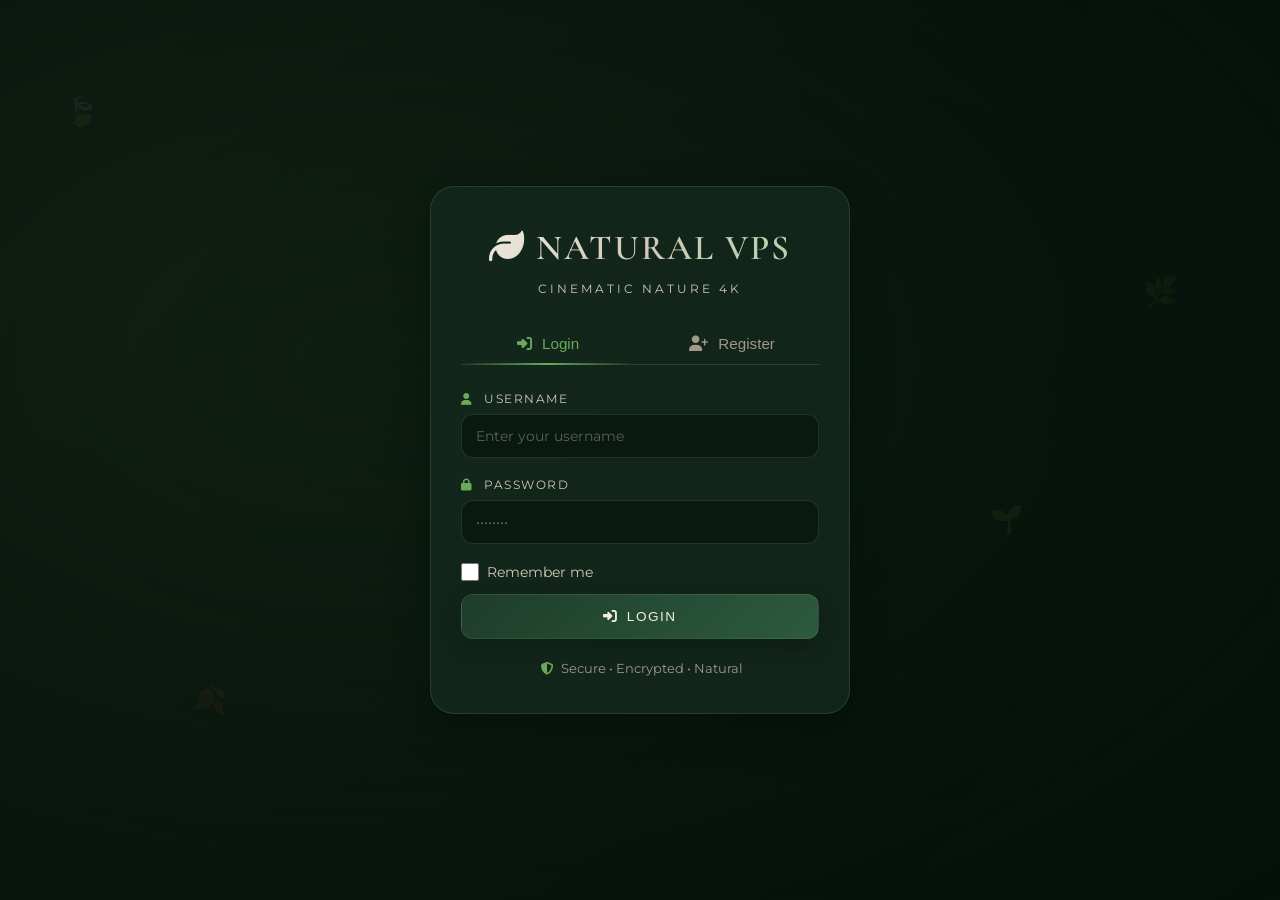
==== commit 5b9917a6: "Refactor index.html for improved structure and styles Removed inline styles and JavaScript for modal" ====
--- a/app/templates/index.html
+++ b/app/templates/index.html
@@ -5,372 +5,12 @@
     <meta name="viewport" content="width=device-width, initial-scale=1.0, user-scalable=no">
     <title>Natural VPS | Cinematic Nature 4K</title>
     
+    <!-- Fonts -->
     <link href="https://fonts.googleapis.com/css2?family=Cormorant+Garamond:wght@300;400;500;600;700&family=Montserrat:wght@300;400;500;600&display=swap" rel="stylesheet">
     <link rel="stylesheet" href="https://cdnjs.cloudflare.com/ajax/libs/font-awesome/6.4.0/css/all.min.css">
+    
+    <!-- Custom CSS -->
     <link rel="stylesheet" href="/static/css/style.css">
-    
-    <style>
-        /* Progress Container - REAL */
-        .progress-container {
-            margin-top: 25px;
-            display: none;
-            animation: slideDown 0.4s ease;
-        }
-
-        @keyframes slideDown {
-            from { opacity: 0; transform: translateY(-15px); }
-            to { opacity: 1; transform: translateY(0); }
-        }
-
-        .progress-steps {
-            display: flex;
-            justify-content: space-between;
-            margin-bottom: 15px;
-            gap: 5px;
-        }
-
-        .progress-step {
-            flex: 1;
-            text-align: center;
-            font-size: 0.55rem;
-            opacity: 0.4;
-            padding: 8px 3px;
-            border-radius: 8px;
-            transition: all 0.3s ease;
-            background: rgba(0,0,0,0.2);
-            text-transform: uppercase;
-            letter-spacing: 0.5px;
-        }
-
-        .progress-step i {
-            display: block;
-            margin-bottom: 5px;
-            font-size: 0.9rem;
-        }
-
-        .progress-step.active {
-            opacity: 1;
-            color: #8fbc6a;
-            background: rgba(107, 142, 78, 0.15);
-            animation: gentlePulse 1.5s infinite;
-        }
-
-        .progress-step.completed {
-            opacity: 1;
-            color: #5b9aa0;
-            background: rgba(91, 154, 160, 0.1);
-        }
-
-        .progress-step.failed {
-            opacity: 1;
-            color: #c06060;
-            background: rgba(192, 96, 96, 0.1);
-        }
-
-        @keyframes gentlePulse {
-            0%, 100% { opacity: 0.9; }
-            50% { opacity: 1; }
-        }
-
-        .progress-bar {
-            background: rgba(0,0,0,0.3);
-            border-radius: 20px;
-            height: 8px;
-            overflow: hidden;
-            position: relative;
-        }
-
-        .progress-fill {
-            background: linear-gradient(90deg, #2d5a3f, #6b8e4e, #8fbc6a);
-            width: 0%;
-            height: 100%;
-            transition: width 0.5s ease;
-            position: relative;
-            border-radius: 20px;
-        }
-
-        .progress-fill::after {
-            content: '';
-            position: absolute;
-            top: 0;
-            left: 0;
-            right: 0;
-            bottom: 0;
-            background: linear-gradient(90deg, transparent, rgba(255,255,255,0.2), transparent);
-            animation: shimmer 2s infinite;
-        }
-
-        @keyframes shimmer {
-            0% { transform: translateX(-100%); }
-            100% { transform: translateX(100%); }
-        }
-
-        .progress-detail {
-            display: flex;
-            justify-content: space-between;
-            margin-top: 10px;
-            font-size: 0.75rem;
-        }
-
-        .progress-message {
-            color: #8fbc6a;
-            display: flex;
-            align-items: center;
-            gap: 6px;
-        }
-
-        .progress-percent {
-            color: #c4beb0;
-        }
-
-        /* VM Item - Clickable */
-        .vm-item {
-            cursor: pointer;
-        }
-
-        /* Modal - VM Details */
-        .modal-overlay {
-            position: fixed;
-            top: 0;
-            left: 0;
-            right: 0;
-            bottom: 0;
-            background: rgba(5, 15, 10, 0.9);
-            backdrop-filter: blur(8px);
-            display: flex;
-            align-items: center;
-            justify-content: center;
-            z-index: 2000;
-            opacity: 0;
-            visibility: hidden;
-            transition: all 0.3s ease;
-        }
-
-        .modal-overlay.show {
-            opacity: 1;
-            visibility: visible;
-        }
-
-        .modal {
-            background: linear-gradient(135deg, rgba(20, 40, 30, 0.98), rgba(15, 30, 20, 0.98));
-            border: 1px solid rgba(140, 180, 120, 0.2);
-            border-radius: 24px;
-            padding: 30px;
-            max-width: 600px;
-            width: 90%;
-            max-height: 85vh;
-            overflow-y: auto;
-            transform: scale(0.9);
-            transition: all 0.3s ease;
-            box-shadow: 0 20px 40px rgba(0, 20, 10, 0.3);
-        }
-
-        .modal-overlay.show .modal {
-            transform: scale(1);
-        }
-
-        .modal-header {
-            display: flex;
-            justify-content: space-between;
-            align-items: center;
-            margin-bottom: 20px;
-            padding-bottom: 15px;
-            border-bottom: 1px solid rgba(140, 180, 120, 0.2);
-        }
-
-        .modal-title {
-            font-family: 'Cormorant Garamond', serif;
-            font-size: 1.8rem;
-            color: #e8e4d9;
-            display: flex;
-            align-items: center;
-            gap: 10px;
-        }
-
-        .modal-close {
-            background: none;
-            border: none;
-            color: #9a9486;
-            font-size: 1.5rem;
-            cursor: pointer;
-            transition: all 0.2s;
-            width: 35px;
-            height: 35px;
-            display: flex;
-            align-items: center;
-            justify-content: center;
-            border-radius: 50%;
-        }
-
-        .modal-close:hover {
-            background: rgba(192, 96, 96, 0.15);
-            color: #c06060;
-            transform: rotate(90deg);
-        }
-
-        .vm-status-badge {
-            display: inline-flex;
-            align-items: center;
-            gap: 5px;
-            padding: 4px 12px;
-            border-radius: 50px;
-            font-size: 0.75rem;
-            text-transform: uppercase;
-        }
-
-        .vm-status-badge.live {
-            background: rgba(90, 138, 62, 0.15);
-            color: #8fcc6a;
-        }
-
-        .vm-status-badge.die {
-            background: rgba(192, 96, 96, 0.15);
-            color: #e08080;
-        }
-
-        .vm-status-badge.creating {
-            background: rgba(180, 150, 30, 0.15);
-            color: #e8d060;
-        }
-
-        .info-section {
-            margin-bottom: 25px;
-        }
-
-        .info-section-title {
-            font-size: 0.8rem;
-            text-transform: uppercase;
-            letter-spacing: 2px;
-            color: #8fbc6a;
-            margin-bottom: 15px;
-            padding-bottom: 8px;
-            border-bottom: 1px solid rgba(140, 180, 120, 0.2);
-        }
-
-        .info-row {
-            display: flex;
-            justify-content: space-between;
-            align-items: center;
-            padding: 10px 0;
-            border-bottom: 1px solid rgba(255,255,255,0.05);
-        }
-
-        .info-row:last-child {
-            border-bottom: none;
-        }
-
-        .info-label {
-            font-size: 0.8rem;
-            color: #9a9486;
-            display: flex;
-            align-items: center;
-            gap: 8px;
-        }
-
-        .info-value {
-            font-family: 'Montserrat', monospace;
-            font-size: 0.85rem;
-            color: #e8e4d9;
-            display: flex;
-            align-items: center;
-            gap: 10px;
-        }
-
-        .copy-btn {
-            background: rgba(107, 142, 78, 0.1);
-            border: 1px solid rgba(140, 180, 120, 0.2);
-            color: #8fbc6a;
-            padding: 4px 8px;
-            border-radius: 6px;
-            font-size: 0.65rem;
-            cursor: pointer;
-            transition: all 0.2s;
-        }
-
-        .copy-btn:hover {
-            background: rgba(107, 142, 78, 0.25);
-            border-color: #6b8e4e;
-        }
-
-        .copy-btn.copied {
-            background: #5b9aa0;
-            color: white;
-        }
-
-        .modal-actions {
-            display: flex;
-            gap: 12px;
-            margin-top: 25px;
-            flex-wrap: wrap;
-        }
-
-        .modal-btn {
-            flex: 1;
-            padding: 12px 18px;
-            border-radius: 12px;
-            font-size: 0.8rem;
-            cursor: pointer;
-            transition: all 0.3s ease;
-            border: 1px solid rgba(140, 180, 120, 0.2);
-            background: rgba(20, 40, 25, 0.5);
-            color: #e8e4d9;
-            text-transform: uppercase;
-            letter-spacing: 1px;
-            display: flex;
-            align-items: center;
-            justify-content: center;
-            gap: 8px;
-            text-decoration: none;
-        }
-
-        .modal-btn:hover {
-            background: rgba(107, 142, 78, 0.2);
-            border-color: #6b8e4e;
-            transform: translateY(-2px);
-        }
-
-        .modal-btn.delete:hover {
-            background: rgba(192, 96, 96, 0.15);
-            border-color: #c06060;
-            color: #c06060;
-        }
-
-        /* Countdown in modal */
-        .countdown-timer {
-            font-family: 'Montserrat', monospace;
-            font-size: 0.85rem;
-            font-weight: 600;
-            padding: 4px 12px;
-            border-radius: 50px;
-        }
-
-        .countdown-timer.normal {
-            background: rgba(90, 138, 62, 0.15);
-            color: #8fcc6a;
-        }
-
-        .countdown-timer.warning {
-            background: rgba(180, 150, 30, 0.15);
-            color: #e8d060;
-            animation: gentlePulse 1s infinite;
-        }
-
-        .countdown-timer.danger {
-            background: rgba(192, 96, 96, 0.15);
-            color: #e08080;
-            animation: gentlePulse 0.8s infinite;
-        }
-
-        /* Refresh button animation */
-        .fa-spin {
-            animation: spin 1s linear infinite;
-        }
-
-        @keyframes spin {
-            from { transform: rotate(0deg); }
-            to { transform: rotate(360deg); }
-        }
-    </style>
 </head>
 <body>
     <!-- Video Background -->
@@ -380,50 +20,26 @@
     <div class="video-overlay"></div>
     
     <!-- Animated Elements -->
-    <div class="leaf" style="top: 10%; left: 5%; animation-delay: 0s;">🍃</div>
+    <div class="leaf" style="top: 10%; left: 5%;">🍃</div>
     <div class="leaf" style="top: 30%; right: 8%; animation-delay: 2s;">🌿</div>
     <div class="leaf" style="bottom: 20%; left: 15%; animation-delay: 4s;">🍂</div>
     <div class="leaf" style="bottom: 40%; right: 20%; animation-delay: 6s;">🌱</div>
     <div class="sunrays"></div>
     
-    <!-- Toast Container -->
-    <div class="toast-container" id="toastContainer"></div>
-    
-    <!-- Modal VM Details -->
-    <div class="modal-overlay" id="vmModal">
-        <div class="modal">
-            <div class="modal-header">
-                <div class="modal-title" id="modalVmName">
-                    <i class="fas fa-leaf"></i> 
-                    <span>natural-vm</span>
-                </div>
-                <button class="modal-close" onclick="closeVmModal()">
-                    <i class="fas fa-times"></i>
-                </button>
-            </div>
-            <div class="modal-body" id="modalVmBody">
-                <!-- Dynamic content -->
-            </div>
-        </div>
-    </div>
-
     <!-- Auth Container -->
     <div class="auth-container">
         <div class="auth-card">
             <div class="auth-logo">
-                <h1><i class="fas fa-leaf" style="margin-right: 10px;"></i>NATURAL VPS</h1>
-                <p style="color: #c4beb0; font-size: 0.8rem; margin-top: 5px; letter-spacing: 3px;">CINEMATIC NATURE 4K</p>
+                <h1><i class="fas fa-leaf"></i> NATURAL VPS</h1>
+                <p>Cinematic Nature 4K</p>
             </div>
             
             <div class="auth-tabs">
-                <button class="auth-tab active" data-tab="login">
-                    <i class="fas fa-sign-in-alt"></i> Login
-                </button>
-                <button class="auth-tab" data-tab="register">
-                    <i class="fas fa-user-plus"></i> Register
-                </button>
-            </div>
-            
+                <button class="auth-tab active" data-tab="login"><i class="fas fa-sign-in-alt"></i> Login</button>
+                <button class="auth-tab" data-tab="register"><i class="fas fa-user-plus"></i> Register</button>
+            </div>
+            
+            <!-- Login Form -->
             <form id="loginForm" class="auth-form active">
                 <div class="form-group">
                     <label class="form-label"><i class="fas fa-user"></i> Username</label>
@@ -433,15 +49,16 @@
                     <label class="form-label"><i class="fas fa-lock"></i> Password</label>
                     <input type="password" class="form-input" id="loginPassword" placeholder="••••••••" required>
                 </div>
-                <div class="form-group" style="display: flex; align-items: center; gap: 8px;">
-                    <input type="checkbox" id="rememberMe" style="accent-color: #6b8e4e;">
-                    <label for="rememberMe" style="color: #c4beb0; font-size: 0.85rem;">Remember me</label>
+                <div class="form-checkbox">
+                    <input type="checkbox" id="rememberMe">
+                    <label for="rememberMe">Remember me</label>
                 </div>
                 <button type="submit" class="btn btn-primary">
                     <i class="fas fa-sign-in-alt"></i> Login
                 </button>
             </form>
             
+            <!-- Register Form -->
             <form id="registerForm" class="auth-form">
                 <div class="form-group">
                     <label class="form-label"><i class="fas fa-user"></i> Username</label>
@@ -485,7 +102,7 @@
             <!-- Header -->
             <div class="header">
                 <div class="logo">
-                    <i class="fas fa-leaf" style="margin-right: 15px;"></i>
+                    <i class="fas fa-leaf"></i>
                     NATURAL VPS
                 </div>
                 <div class="subtitle">Cinematic Nature • 4K Experience • Sustainable Computing</div>
@@ -548,12 +165,12 @@
                         <div class="os-option active" data-os="ubuntu" onclick="selectOS('ubuntu')">
                             <i class="fab fa-ubuntu" style="color: #dd4814;"></i>
                             <span>Ubuntu 22.04</span>
-                            <small style="display: block; font-size: 0.6rem; opacity: 0.7;">Linux • SSH</small>
+                            <small>Linux • SSH</small>
                         </div>
                         <div class="os-option" data-os="windows" onclick="selectOS('windows')">
                             <i class="fab fa-windows" style="color: #00a4ef;"></i>
                             <span>Windows Server</span>
-                            <small style="display: block; font-size: 0.6rem; opacity: 0.7;">RDP • noVNC</small>
+                            <small>RDP • noVNC</small>
                         </div>
                     </div>
                     
@@ -577,9 +194,9 @@
                         </button>
                     </div>
                     
-                    <!-- Progress Container - REAL -->
+                    <!-- Progress Container -->
                     <div class="progress-container" id="createProgressContainer">
-                        <div class="progress-steps" id="createProgressSteps">
+                        <div class="progress-steps">
                             <div class="progress-step" data-step="0"><i class="fas fa-key"></i> Validate</div>
                             <div class="progress-step" data-step="1"><i class="fas fa-code-branch"></i> Repo</div>
                             <div class="progress-step" data-step="2"><i class="fas fa-file-code"></i> Workflow</div>
@@ -608,525 +225,59 @@
                 <div class="card">
                     <div class="card-title">
                         <span><i class="fas fa-forest"></i> Your Virtual Forest</span>
-                        <button id="refreshBtn" style="background: none; border: none; color: #6b8e4e; cursor: pointer; margin-left: auto;">
+                        <button id="refreshBtn" style="background: none; border: none; color: var(--green-leaf); cursor: pointer; margin-left: auto;">
                             <i class="fas fa-sync-alt"></i>
                         </button>
                     </div>
                     
-                    <div style="display: flex; gap: 12px; margin-bottom: 20px;">
-                        <div style="flex: 1; background: rgba(20,40,25,0.4); border-radius: 20px; padding: 8px 16px; display: flex; align-items: center; gap: 8px;">
-                            <i class="fas fa-chart-simple" style="color: #8fbc6a;"></i>
-                            <span style="color: #e8e4d9;">Total: <span id="statTotal">0</span></span>
-                        </div>
-                        <div style="flex: 1; background: rgba(20,40,25,0.4); border-radius: 20px; padding: 8px 16px; display: flex; align-items: center; gap: 8px;">
-                            <i class="fas fa-play-circle" style="color: #8fbc6a;"></i>
-                            <span style="color: #e8e4d9;">Running: <span id="statRunning">0</span></span>
+                    <div class="stats-bar">
+                        <div class="stat-item">
+                            <i class="fas fa-tree"></i>
+                            <div class="stat-content">
+                                <span class="stat-value" id="statTotal">0</span>
+                                <span class="stat-label-small">Total VMs</span>
+                            </div>
+                        </div>
+                        <div class="stat-item">
+                            <i class="fas fa-play-circle"></i>
+                            <div class="stat-content">
+                                <span class="stat-value" id="statRunning">0</span>
+                                <span class="stat-label-small">Running</span>
+                            </div>
                         </div>
                     </div>
                     
                     <div class="vm-list" id="vmList">
                         <div class="empty-state">
                             <div class="empty-icon"><i class="fas fa-seedling"></i></div>
-                            <div>Your virtual forest is empty</div>
-                            <div style="font-size: 0.8rem; margin-top: 10px;">Plant your first VM to begin</div>
+                            <p>Your virtual forest is empty</p>
+                            <small>Plant your first VM to begin</small>
                         </div>
                     </div>
                 </div>
             </div>
         </div>
     </div>
-
+    
+    <!-- Modal VM Details -->
+    <div class="modal-overlay" id="vmModal">
+        <div class="modal">
+            <div class="modal-header">
+                <div class="modal-title" id="modalVmName">
+                    <i class="fas fa-leaf"></i>
+                    <span>natural-vm</span>
+                </div>
+                <button class="modal-close" onclick="closeVmModal()">
+                    <i class="fas fa-times"></i>
+                </button>
+            </div>
+            <div class="modal-body" id="modalVmBody">
+                <!-- Dynamic content -->
+            </div>
+        </div>
+    </div>
+
+    <!-- Custom JavaScript -->
     <script src="/static/js/app.js"></script>
-    <script>
-        // ============================================
-        // EXTENDED JAVASCRIPT - MODAL & PROGRESS
-        // ============================================
-        
-        let vms = [];
-        let currentUser = null;
-        let selectedOS = 'ubuntu';
-        let progressInterval = null;
-        let currentCreatingVmId = null;
-        
-        // ============================================
-        // VM MODAL FUNCTIONS
-        // ============================================
-        
-        async function showVmModal(vmId) {
-            const vm = vms.find(v => v.id === vmId);
-            if (!vm) return;
-            
-            // Cập nhật modal title
-            document.getElementById('modalVmName').innerHTML = `
-                <i class="fas fa-leaf"></i> 
-                <span>${vm.name || vmId}</span>
-            `;
-            
-            // Kiểm tra trạng thái live/die
-            let isLive = false;
-            let checkResult = null;
-            
-            try {
-                const res = await fetch(`${API_BASE}/api/vps/${vmId}/check`);
-                const data = await res.json();
-                if (data.success) {
-                    isLive = data.is_live;
-                    checkResult = data;
-                }
-            } catch (e) {
-                console.error('Check VM status error:', e);
-            }
-            
-            // Format thời gian
-            const created = new Date(vm.createdAt).toLocaleString();
-            const expires = new Date(vm.expiresAt).toLocaleString();
-            const remaining = formatCountdown(vm.expiresAt);
-            const countdownClass = getCountdownClass(vm.expiresAt);
-            
-            // Status badge
-            let statusBadge = '';
-            if (vm.status === 'creating') {
-                statusBadge = '<span class="vm-status-badge creating"><i class="fas fa-spinner fa-pulse"></i> Creating</span>';
-            } else if (isLive) {
-                statusBadge = '<span class="vm-status-badge live"><i class="fas fa-circle"></i> Live</span>';
-            } else {
-                statusBadge = '<span class="vm-status-badge die"><i class="fas fa-circle"></i> Offline</span>';
-            }
-            
-            // Build modal content
-            let html = `
-                <div style="margin-bottom: 20px;">
-                    ${statusBadge}
-                    <span class="countdown-timer ${countdownClass}" style="margin-left: 10px;">
-                        <i class="fas fa-hourglass-half"></i> ${remaining}
-                    </span>
-                </div>
-                
-                <div class="info-section">
-                    <div class="info-section-title"><i class="fas fa-info-circle"></i> General Information</div>
-                    <div class="info-row">
-                        <span class="info-label"><i class="fas fa-tag"></i> VM Name</span>
-                        <span class="info-value">${vm.name}</span>
-                    </div>
-                    <div class="info-row">
-                        <span class="info-label"><i class="fas fa-microchip"></i> Operating System</span>
-                        <span class="info-value">
-                            <i class="fab fa-${vm.osType === 'ubuntu' ? 'ubuntu' : 'windows'}" style="color: ${vm.osType === 'ubuntu' ? '#dd4814' : '#00a4ef'};"></i>
-                            ${vm.osType === 'ubuntu' ? 'Ubuntu 22.04 LTS' : 'Windows Server 2022'}
-                        </span>
-                    </div>
-                </div>
-                
-                <div class="info-section">
-                    <div class="info-section-title"><i class="fas fa-key"></i> Credentials</div>
-                    <div class="info-row">
-                        <span class="info-label"><i class="fas fa-user"></i> Username</span>
-                        <span class="info-value">
-                            ${vm.username}
-                            <button class="copy-btn" onclick="copyText('${vm.username}', this)"><i class="fas fa-copy"></i></button>
-                        </span>
-                    </div>
-                    <div class="info-row">
-                        <span class="info-label"><i class="fas fa-lock"></i> Password</span>
-                        <span class="info-value">
-                            ${vm.password}
-                            <button class="copy-btn" onclick="copyText('${vm.password}', this)"><i class="fas fa-copy"></i></button>
-                        </span>
-                    </div>
-                </div>
-                
-                <div class="info-section">
-                    <div class="info-section-title"><i class="fas fa-network-wired"></i> Connection</div>
-            `;
-            
-            if (vm.osType === 'ubuntu') {
-                html += `
-                    <div class="info-row">
-                        <span class="info-label"><i class="fas fa-terminal"></i> SSH Command</span>
-                        <span class="info-value">
-                            ${vm.sshCommand || 'Pending...'}
-                            ${vm.sshCommand ? `<button class="copy-btn" onclick="copyText('${vm.sshCommand}', this)"><i class="fas fa-copy"></i></button>` : ''}
-                        </span>
-                    </div>
-                `;
-            }
-            
-            html += `
-                    <div class="info-row">
-                        <span class="info-label"><i class="fas fa-ip"></i> Tailscale IP</span>
-                        <span class="info-value">
-                            ${vm.tailscaleIP || 'Pending...'}
-                            ${vm.tailscaleIP ? `<button class="copy-btn" onclick="copyText('${vm.tailscaleIP}', this)"><i class="fas fa-copy"></i></button>` : ''}
-                        </span>
-                    </div>
-            `;
-            
-            if (vm.cloudflareUrl) {
-                html += `
-                    <div class="info-row">
-                        <span class="info-label"><i class="fas fa-cloud"></i> Cloudflare VNC</span>
-                        <span class="info-value">
-                            <a href="${vm.cloudflareUrl}" target="_blank" style="color: #8fbc6a;">Open VNC</a>
-                            <button class="copy-btn" onclick="copyText('${vm.cloudflareUrl}', this)"><i class="fas fa-copy"></i></button>
-                        </span>
-                    </div>
-                `;
-            }
-            
-            if (vm.novncUrl) {
-                html += `
-                    <div class="info-row">
-                        <span class="info-label"><i class="fas fa-desktop"></i> noVNC Direct</span>
-                        <span class="info-value">
-                            <a href="${vm.novncUrl}" target="_blank" style="color: #8fbc6a;">Open</a>
-                        </span>
-                    </div>
-                `;
-            }
-            
-            html += `
-                </div>
-                
-                <div class="info-section">
-                    <div class="info-section-title"><i class="fas fa-clock"></i> Timeline</div>
-                    <div class="info-row">
-                        <span class="info-label"><i class="far fa-calendar-plus"></i> Created</span>
-                        <span class="info-value">${created}</span>
-                    </div>
-                    <div class="info-row">
-                        <span class="info-label"><i class="far fa-calendar-times"></i> Expires</span>
-                        <span class="info-value">${expires}</span>
-                    </div>
-                </div>
-                
-                <div class="modal-actions">
-                    <button class="modal-btn" onclick="copyAllInfo('${vm.id}')">
-                        <i class="fas fa-copy"></i> Copy All
-                    </button>
-                    ${vm.repoUrl ? `
-                        <a href="${vm.repoUrl}" target="_blank" class="modal-btn">
-                            <i class="fab fa-github"></i> Repository
-                        </a>
-                    ` : ''}
-                    ${vm.workflowUrl ? `
-                        <a href="${vm.workflowUrl}" target="_blank" class="modal-btn">
-                            <i class="fas fa-code-branch"></i> Workflow
-                        </a>
-                    ` : ''}
-                    <button class="modal-btn delete" onclick="deleteVMFromModal('${vm.id}')">
-                        <i class="fas fa-trash-alt"></i> Delete
-                    </button>
-                </div>
-            `;
-            
-            document.getElementById('modalVmBody').innerHTML = html;
-            document.getElementById('vmModal').classList.add('show');
-        }
-        
-        function closeVmModal() {
-            document.getElementById('vmModal').classList.remove('show');
-        }
-        
-        async function copyText(text, btn) {
-            try {
-                await navigator.clipboard.writeText(text);
-                const original = btn.innerHTML;
-                btn.innerHTML = '<i class="fas fa-check"></i> Copied!';
-                btn.classList.add('copied');
-                setTimeout(() => {
-                    btn.innerHTML = original;
-                    btn.classList.remove('copied');
-                }, 1500);
-            } catch (e) {
-                showToast('Copy failed', 'error');
-            }
-        }
-        
-        function copyAllInfo(vmId) {
-            const vm = vms.find(v => v.id === vmId);
-            if (!vm) return;
-            
-            const info = `
-Natural VPS - ${vm.name}
-========================
-OS: ${vm.osType === 'ubuntu' ? 'Ubuntu 22.04' : 'Windows Server'}
-Username: ${vm.username}
-Password: ${vm.password}
-Tailscale IP: ${vm.tailscaleIP || 'N/A'}
-${vm.osType === 'ubuntu' ? `SSH: ${vm.sshCommand || 'N/A'}` : `VNC: ${vm.cloudflareUrl || 'N/A'}`}
-Repository: ${vm.repoUrl || 'N/A'}
-Created: ${vm.createdAt}
-Expires: ${vm.expiresAt}
-Status: ${vm.status}
-            `.trim();
-            
-            navigator.clipboard.writeText(info);
-            showToast('✅ All information copied!', 'success');
-            closeVmModal();
-        }
-        
-        function deleteVMFromModal(vmId) {
-            if (confirm('Are you sure you want to delete this VM?')) {
-                deleteVM(vmId);
-                closeVmModal();
-            }
-        }
-        
-        // ============================================
-        // PROGRESS TRACKING
-        // ============================================
-        
-        function startProgressTracking(vmId) {
-            currentCreatingVmId = vmId;
-            
-            // Reset progress UI
-            updateProgressUI(0, 5, '🔐 Starting VM creation...');
-            
-            // Clear existing interval
-            if (progressInterval) {
-                clearInterval(progressInterval);
-            }
-            
-            // Poll progress every 2 seconds
-            progressInterval = setInterval(async () => {
-                try {
-                    const res = await fetch(`${API_BASE}/api/vps/${vmId}/progress`);
-                    const data = await res.json();
-                    
-                    if (data.success) {
-                        const progress = data.progress;
-                        const vm = data.vm;
-                        
-                        // Update progress UI
-                        updateProgressUI(
-                            progress.step,
-                            progress.percent,
-                            progress.message
-                        );
-                        
-                        // Update step classes based on status
-                        if (progress.status === 'completed') {
-                            clearInterval(progressInterval);
-                            progressInterval = null;
-                            currentCreatingVmId = null;
-                            
-                            // Refresh VM list
-                            loadVMs();
-                            loadStats();
-                            
-                            // Hide progress after 3 seconds
-                            setTimeout(() => {
-                                document.getElementById('createProgressContainer').style.display = 'none';
-                            }, 3000);
-                        } else if (progress.status === 'failed') {
-                            clearInterval(progressInterval);
-                            progressInterval = null;
-                            currentCreatingVmId = null;
-                            
-                            // Mark step as failed
-                            markStepFailed(progress.step);
-                            
-                            // Hide progress after 5 seconds
-                            setTimeout(() => {
-                                document.getElementById('createProgressContainer').style.display = 'none';
-                            }, 5000);
-                        }
-                        
-                        // Update VM status if completed
-                        if (vm.status === 'running') {
-                            clearInterval(progressInterval);
-                            progressInterval = null;
-                            currentCreatingVmId = null;
-                        }
-                    }
-                } catch (e) {
-                    console.error('Progress check error:', e);
-                }
-            }, 2000);
-        }
-        
-        function updateProgressUI(step, percent, message) {
-            const fill = document.getElementById('createProgressFill');
-            const messageEl = document.getElementById('createProgressMessage').querySelector('span');
-            const percentEl = document.getElementById('createProgressPercent');
-            
-            fill.style.width = percent + '%';
-            messageEl.textContent = message;
-            percentEl.textContent = percent + '%';
-            
-            // Update steps
-            const steps = document.querySelectorAll('.progress-step');
-            steps.forEach((s, index) => {
-                s.classList.remove('active', 'completed');
-                if (index < step) {
-                    s.classList.add('completed');
-                } else if (index === step) {
-                    s.classList.add('active');
-                }
-            });
-        }
-        
-        function markStepFailed(step) {
-            const steps = document.querySelectorAll('.progress-step');
-            if (steps[step]) {
-                steps[step].classList.remove('active');
-                steps[step].classList.add('failed');
-            }
-            
-            const messageEl = document.getElementById('createProgressMessage').querySelector('span');
-            messageEl.innerHTML = '❌ Creation failed';
-            messageEl.style.color = '#c06060';
-        }
-        
-        // ============================================
-        // CREATE VM (UPDATED)
-        // ============================================
-        
-        async function createVM() {
-            const githubToken = document.getElementById('githubToken').value.trim();
-            const tailscaleKey = document.getElementById('tailscaleKey').value.trim();
-            let username = document.getElementById('vmUsername').value.trim();
-            let password = document.getElementById('vmPassword').value;
-            
-            if (!githubToken) {
-                showToast('GitHub Token is required', 'error');
-                return;
-            }
-            
-            if (!tailscaleKey) {
-                showToast('Tailscale Key is required', 'error');
-                return;
-            }
-            
-            if (!username) {
-                username = generateUsername();
-                document.getElementById('vmUsername').value = username;
-            }
-            
-            if (!password) {
-                password = generatePassword();
-                document.getElementById('vmPassword').value = password;
-            }
-            
-            const btn = document.getElementById('createBtn');
-            btn.disabled = true;
-            btn.innerHTML = '<i class="fas fa-spinner fa-pulse"></i> Planting...';
-            
-            // Show progress container
-            const progressContainer = document.getElementById('createProgressContainer');
-            progressContainer.style.display = 'block';
-            
-            // Reset progress UI
-            updateProgressUI(0, 2, '🔐 Initializing...');
-            
-            try {
-                const res = await fetch(`${API_BASE}/api/vps`, {
-                    method: 'POST',
-                    headers: { 'Content-Type': 'application/json' },
-                    body: JSON.stringify({
-                        githubToken,
-                        tailscaleKey,
-                        osType: selectedOS,
-                        vmUsername: username,
-                        vmPassword: password
-                    })
-                });
-                
-                const data = await res.json();
-                
-                if (data.success) {
-                    showToast(`🌱 VM "${data.name}" is growing!`, 'success');
-                    
-                    // Clear sensitive fields
-                    document.getElementById('githubToken').value = '';
-                    document.getElementById('tailscaleKey').value = '';
-                    document.getElementById('vmUsername').value = generateUsername();
-                    document.getElementById('vmPassword').value = generatePassword();
-                    
-                    // Add to list
-                    vms.unshift(data);
-                    renderVMList(vms);
-                    
-                    // Start progress tracking
-                    startProgressTracking(data.id);
-                    
-                } else {
-                    showToast(data.error, 'error');
-                    progressContainer.style.display = 'none';
-                }
-            } catch (e) {
-                showToast('Connection error', 'error');
-                progressContainer.style.display = 'none';
-            } finally {
-                btn.disabled = false;
-                btn.innerHTML = '<i class="fas fa-seedling"></i> Grow New VM';
-            }
-        }
-        
-        // ============================================
-        // RENDER VM LIST (UPDATED)
-        // ============================================
-        
-        function renderVMList(vmArray) {
-            const container = document.getElementById('vmList');
-            
-            if (!vmArray || vmArray.length === 0) {
-                container.innerHTML = `
-                    <div class="empty-state">
-                        <div class="empty-icon"><i class="fas fa-seedling"></i></div>
-                        <div>Your virtual forest is empty</div>
-                        <div style="font-size: 0.8rem; margin-top: 10px;">Plant your first VM to begin</div>
-                    </div>
-                `;
-                return;
-            }
-            
-            container.innerHTML = vmArray.map(vm => `
-                <div class="vm-item" onclick="showVmModal('${vm.id}')">
-                    <div class="vm-header">
-                        <div class="vm-info">
-                            <div class="vm-icon">
-                                <i class="fab fa-${vm.osType === 'ubuntu' ? 'ubuntu' : 'windows'}"></i>
-                            </div>
-                            <div>
-                                <div class="vm-name">${vm.name || vm.id}</div>
-                                <div class="vm-os">
-                                    <span style="color: ${vm.status === 'running' ? '#8fbc6a' : (vm.status === 'creating' ? '#e8d060' : '#9a9486')};">●</span>
-                                    ${vm.status} • ${formatRelativeTime(vm.createdAt)}
-                                </div>
-                            </div>
-                        </div>
-                        <div style="display: flex; gap: 8px;">
-                            <i class="fas fa-chevron-right" style="color: #6b8e4e;"></i>
-                        </div>
-                    </div>
-                </div>
-            `).join('');
-        }
-        
-        // ============================================
-        // EVENT LISTENERS (ADDITIONAL)
-        // ============================================
-        
-        document.getElementById('vmModal').addEventListener('click', (e) => {
-            if (e.target.classList.contains('modal-overlay')) {
-                closeVmModal();
-            }
-        });
-        
-        document.addEventListener('keydown', (e) => {
-            if (e.key === 'Escape') {
-                closeVmModal();
-            }
-        });
-        
-        // Expose functions to global
-        window.showVmModal = showVmModal;
-        window.closeVmModal = closeVmModal;
-        window.copyText = copyText;
-        window.copyAllInfo = copyAllInfo;
-        window.deleteVMFromModal = deleteVMFromModal;
-        window.selectOS = selectOS;
-    </script>
 </body>
 </html>
--- a/static/css/style.css
+++ b/static/css/style.css
@@ -1,67 +1,167 @@
-/* Natural VPS - Complete Stylesheet */
-
-:root {
-    --forest-dark: #1a3a2a;
-    --forest-medium: #2d5a3f;
-    --forest-light: #4a7c59;
-    --leaf-green: #6b8e4e;
-    --moss: #8fbc6a;
-    --wood: #8b6914;
-    --sand: #d4c4a8;
-    --cream: #f5f0e1;
-    --water: #5b9aa0;
-    
-    --text-primary: #e8e4d9;
-    --text-secondary: #c4beb0;
-    --text-muted: #9a9486;
-    
-    --glass-bg: rgba(30, 50, 35, 0.35);
-    --glass-border: rgba(140, 180, 120, 0.2);
-    
-    --shadow-soft: 0 20px 40px rgba(0, 20, 10, 0.3);
-    --shadow-leaf: 0 10px 30px rgba(60, 100, 60, 0.15);
-    
-    --transition-slow: all 0.5s cubic-bezier(0.25, 0.46, 0.45, 0.94);
-    --transition-medium: all 0.3s ease;
-    --transition-fast: all 0.15s ease;
-    
-    --radius-xl: 24px;
-    --radius-lg: 18px;
-    --radius-md: 12px;
-    --radius-sm: 8px;
-}
-
+/* ============================================ */
+/* NATURAL VPS - MAIN STYLESHEET                */
+/* Cinematic Nature 4K Theme                    */
+/* ============================================ */
+
+/* ----- CSS RESET ----- */
 * {
     margin: 0;
     padding: 0;
     box-sizing: border-box;
 }
 
+/* ----- CSS VARIABLES ----- */
+:root {
+    /* Colors - Nature Palette */
+    --bg-dark: #0a1a10;
+    --bg-medium: #142e20;
+    --bg-light: #1e3d2a;
+    --green-dark: #2d5a3f;
+    --green-leaf: #4a8a3e;
+    --green-moss: #6aaa5a;
+    --blue-water: #4a8a90;
+    --brown-wood: #8a6a3e;
+    --sand: #c4b4a0;
+    
+    /* Text Colors */
+    --text-primary: #f0ece0;
+    --text-secondary: #d0c8b8;
+    --text-muted: #a09888;
+    
+    /* Glass Effect */
+    --glass-bg: rgba(20, 40, 30, 0.85);
+    --glass-border: rgba(100, 140, 100, 0.25);
+    --glass-hover: rgba(30, 55, 40, 0.9);
+    
+    /* Shadows */
+    --shadow-card: 0 15px 35px rgba(0, 15, 5, 0.5);
+    --shadow-hover: 0 10px 25px rgba(40, 80, 50, 0.25);
+    
+    /* Border Radius */
+    --radius-sm: 8px;
+    --radius-md: 12px;
+    --radius-lg: 18px;
+    --radius-xl: 24px;
+    --radius-full: 50px;
+    
+    /* Transitions */
+    --transition: all 0.3s ease;
+    --transition-fast: all 0.15s ease;
+    
+    /* Fonts */
+    --font-heading: 'Cormorant Garamond', serif;
+    --font-body: 'Montserrat', 'Segoe UI', sans-serif;
+}
+
+/* ----- BASE STYLES ----- */
+html {
+    scroll-behavior: smooth;
+}
+
 body {
-    background: linear-gradient(135deg, #0d1f14 0%, #162e1f 50%, #1a3a2a 100%);
-    font-family: 'Montserrat', sans-serif;
+    background: var(--bg-dark);
+    font-family: var(--font-body);
     color: var(--text-primary);
     min-height: 100vh;
     position: relative;
     overflow-x: hidden;
-}
-
-/* Custom Scrollbar */
+    line-height: 1.5;
+    -webkit-font-smoothing: antialiased;
+    -moz-osx-font-smoothing: grayscale;
+}
+
+/* ----- VIDEO BACKGROUND ----- */
+.video-background {
+    position: fixed;
+    top: 0;
+    left: 0;
+    width: 100%;
+    height: 100%;
+    object-fit: cover;
+    opacity: 0.2;
+    z-index: -2;
+    pointer-events: none;
+    filter: brightness(0.6) saturate(1.2);
+}
+
+.video-overlay {
+    position: fixed;
+    top: 0;
+    left: 0;
+    width: 100%;
+    height: 100%;
+    background: radial-gradient(ellipse at 30% 40%, transparent 0%, rgba(5, 15, 10, 0.92) 100%);
+    z-index: -1;
+    pointer-events: none;
+}
+
+/* ----- ANIMATED ELEMENTS ----- */
+.leaf {
+    position: fixed;
+    pointer-events: none;
+    z-index: -1;
+    opacity: 0.06;
+    font-size: 28px;
+    animation: floatLeaf 15s infinite ease-in-out;
+}
+
+@keyframes floatLeaf {
+    0%, 100% { transform: translateY(0) rotate(0deg); }
+    25% { transform: translateY(-35px) rotate(5deg); }
+    50% { transform: translateY(-55px) rotate(-5deg); }
+    75% { transform: translateY(-25px) rotate(3deg); }
+}
+
+.sunrays {
+    position: fixed;
+    top: -50%;
+    left: -50%;
+    width: 200%;
+    height: 200%;
+    background: radial-gradient(circle at 30% 40%, rgba(200, 180, 120, 0.04) 0%, transparent 50%);
+    pointer-events: none;
+    z-index: -1;
+    animation: sunMove 30s infinite alternate ease-in-out;
+}
+
+@keyframes sunMove {
+    0% { transform: translate(0, 0) rotate(0deg); }
+    100% { transform: translate(5%, 5%) rotate(5deg); }
+}
+
+/* ----- CUSTOM SCROLLBAR ----- */
 ::-webkit-scrollbar {
     width: 6px;
+    height: 6px;
 }
 
 ::-webkit-scrollbar-track {
-    background: rgba(30, 50, 35, 0.5);
+    background: rgba(20, 40, 30, 0.5);
     border-radius: 10px;
 }
 
 ::-webkit-scrollbar-thumb {
-    background: linear-gradient(135deg, var(--forest-light), var(--leaf-green));
+    background: linear-gradient(135deg, var(--green-dark), var(--green-leaf));
     border-radius: 10px;
 }
 
-/* Auth Container */
+::-webkit-scrollbar-thumb:hover {
+    background: linear-gradient(135deg, var(--green-leaf), var(--green-moss));
+}
+
+/* ----- CONTAINER ----- */
+.container {
+    max-width: 1400px;
+    margin: 0 auto;
+    padding: 20px;
+    position: relative;
+    z-index: 10;
+}
+
+/* ============================================ */
+/* AUTHENTICATION STYLES                        */
+/* ============================================ */
+
 .auth-container {
     min-height: 100vh;
     display: flex;
@@ -74,14 +174,14 @@
 
 .auth-card {
     background: var(--glass-bg);
-    backdrop-filter: blur(15px);
-    -webkit-backdrop-filter: blur(15px);
+    backdrop-filter: blur(20px);
+    -webkit-backdrop-filter: blur(20px);
     border: 1px solid var(--glass-border);
     border-radius: var(--radius-xl);
-    padding: 40px;
+    padding: 35px 30px;
     width: 100%;
     max-width: 420px;
-    box-shadow: var(--shadow-soft);
+    box-shadow: var(--shadow-card);
     animation: fadeInUp 0.6s ease;
 }
 
@@ -98,45 +198,59 @@
 
 .auth-logo {
     text-align: center;
-    margin-bottom: 30px;
+    margin-bottom: 25px;
 }
 
 .auth-logo h1 {
-    font-family: 'Cormorant Garamond', serif;
-    font-size: 2rem;
-    background: linear-gradient(135deg, var(--text-primary), var(--text-secondary), #a8d8a8);
+    font-family: var(--font-heading);
+    font-size: 2.2rem;
+    font-weight: 600;
+    background: linear-gradient(135deg, #f5f0e8, #d0c8b8, #a8d8a8);
     -webkit-background-clip: text;
     background-clip: text;
     color: transparent;
     letter-spacing: 2px;
 }
 
+.auth-logo p {
+    color: var(--text-secondary);
+    font-size: 0.75rem;
+    margin-top: 5px;
+    letter-spacing: 3px;
+    text-transform: uppercase;
+}
+
 .auth-tabs {
     display: flex;
     gap: 10px;
-    margin-bottom: 30px;
+    margin-bottom: 25px;
     border-bottom: 1px solid var(--glass-border);
 }
 
 .auth-tab {
     flex: 1;
     text-align: center;
-    padding: 12px;
+    padding: 12px 8px;
     background: none;
     border: none;
     color: var(--text-muted);
-    font-size: 1rem;
+    font-size: 0.95rem;
+    font-weight: 500;
     cursor: pointer;
-    transition: var(--transition-medium);
+    transition: var(--transition);
     position: relative;
 }
 
 .auth-tab i {
-    margin-right: 8px;
+    margin-right: 6px;
+}
+
+.auth-tab:hover {
+    color: var(--text-secondary);
 }
 
 .auth-tab.active {
-    color: var(--moss);
+    color: var(--green-moss);
 }
 
 .auth-tab.active::after {
@@ -146,7 +260,7 @@
     left: 0;
     right: 0;
     height: 2px;
-    background: linear-gradient(90deg, transparent, var(--moss), transparent);
+    background: linear-gradient(90deg, transparent, var(--green-moss), transparent);
 }
 
 .auth-form {
@@ -164,77 +278,1107 @@
 }
 
 .form-group {
-    margin-bottom: 20px;
+    margin-bottom: 18px;
 }
 
 .form-label {
     display: block;
-    font-size: 0.8rem;
+    font-size: 0.75rem;
     color: var(--text-secondary);
-    margin-bottom: 8px;
+    margin-bottom: 6px;
     text-transform: uppercase;
-    letter-spacing: 2px;
+    letter-spacing: 1.5px;
 }
 
 .form-label i {
-    margin-right: 8px;
-    color: var(--moss);
+    margin-right: 6px;
+    color: var(--green-moss);
 }
 
 .form-input {
     width: 100%;
-    background: rgba(20, 40, 25, 0.5);
+    background: rgba(10, 25, 15, 0.9);
     border: 1px solid var(--glass-border);
     border-radius: var(--radius-md);
-    padding: 14px 16px;
+    padding: 12px 14px;
     color: var(--text-primary);
-    font-size: 0.95rem;
-    transition: var(--transition-medium);
+    font-size: 0.9rem;
+    font-family: var(--font-body);
+    transition: var(--transition-fast);
 }
 
 .form-input:focus {
     outline: none;
-    border-color: var(--leaf-green);
-    box-shadow: 0 0 0 3px rgba(107, 142, 78, 0.2);
+    border-color: var(--green-leaf);
+    box-shadow: 0 0 0 3px rgba(74, 138, 62, 0.2);
+    background: rgba(15, 30, 20, 0.95);
 }
 
 .form-input::placeholder {
-    color: var(--text-muted);
-    opacity: 0.5;
+    color: #8a9080;
+    opacity: 0.6;
+}
+
+.form-checkbox {
+    display: flex;
+    align-items: center;
+    gap: 8px;
+}
+
+.form-checkbox input {
+    accent-color: var(--green-leaf);
+    width: 18px;
+    height: 18px;
+    cursor: pointer;
+}
+
+.form-checkbox label {
+    color: var(--text-secondary);
+    font-size: 0.85rem;
+    cursor: pointer;
 }
 
 .auth-footer {
     text-align: center;
     margin-top: 20px;
     color: var(--text-muted);
+    font-size: 0.8rem;
+}
+
+.auth-footer i {
+    margin: 0 4px;
+    color: var(--green-moss);
+}
+
+/* ============================================ */
+/* MAIN APP STYLES                              */
+/* ============================================ */
+
+.main-app {
+    display: none;
+    position: relative;
+    z-index: 10;
+}
+
+.main-app.visible {
+    display: block;
+}
+
+/* ----- USER MENU ----- */
+.user-menu {
+    position: fixed;
+    top: 20px;
+    right: 20px;
+    z-index: 1000;
+    display: flex;
+    align-items: center;
+    gap: 12px;
+    background: var(--glass-bg);
+    backdrop-filter: blur(15px);
+    -webkit-backdrop-filter: blur(15px);
+    border: 1px solid var(--glass-border);
+    border-radius: var(--radius-full);
+    padding: 8px 14px 8px 18px;
+    box-shadow: var(--shadow-card);
+}
+
+.user-avatar {
+    width: 36px;
+    height: 36px;
+    background: linear-gradient(135deg, var(--green-dark), var(--green-leaf));
+    border-radius: 50%;
+    display: flex;
+    align-items: center;
+    justify-content: center;
+    color: white;
+    font-weight: 600;
+    font-size: 1rem;
+    text-transform: uppercase;
+}
+
+.user-name {
+    color: var(--text-primary);
+    font-size: 0.9rem;
+    font-weight: 500;
+}
+
+.btn-logout {
+    background: rgba(200, 80, 80, 0.15);
+    border: 1px solid rgba(200, 80, 80, 0.3);
+    border-radius: var(--radius-full);
+    padding: 7px 14px;
+    color: #e08080;
+    cursor: pointer;
+    transition: var(--transition);
+    font-size: 0.75rem;
+    font-weight: 500;
+}
+
+.btn-logout:hover {
+    background: rgba(200, 80, 80, 0.25);
+    transform: translateY(-1px);
+}
+
+/* ----- HEADER ----- */
+.header {
+    text-align: center;
+    margin-bottom: 25px;
+    margin-top: 10px;
+    padding: 25px 25px;
+    background: var(--glass-bg);
+    backdrop-filter: blur(15px);
+    -webkit-backdrop-filter: blur(15px);
+    border: 1px solid var(--glass-border);
+    border-radius: var(--radius-xl);
+    box-shadow: var(--shadow-card);
+    position: relative;
+    overflow: hidden;
+    animation: fadeInDown 0.8s ease;
+}
+
+@keyframes fadeInDown {
+    from {
+        opacity: 0;
+        transform: translateY(-30px);
+    }
+    to {
+        opacity: 1;
+        transform: translateY(0);
+    }
+}
+
+.header::before {
+    content: '';
+    position: absolute;
+    top: 0;
+    left: 0;
+    right: 0;
+    height: 3px;
+    background: linear-gradient(90deg, transparent, var(--green-leaf), var(--green-moss), var(--blue-water), transparent);
+}
+
+.logo {
+    font-family: var(--font-heading);
+    font-size: 2.8rem;
+    font-weight: 600;
+    background: linear-gradient(135deg, #f5f0e8, #d0c8b8, #a8d8a8);
+    -webkit-background-clip: text;
+    background-clip: text;
+    color: transparent;
+    letter-spacing: 3px;
+    text-shadow: 0 2px 4px rgba(0, 0, 0, 0.3);
+    animation: gentleGlow 4s infinite;
+}
+
+@keyframes gentleGlow {
+    0%, 100% { filter: brightness(1); }
+    50% { filter: brightness(1.08); }
+}
+
+.logo i {
+    margin-right: 12px;
+    font-size: 2.5rem;
+}
+
+.subtitle {
+    color: var(--text-secondary);
     font-size: 0.85rem;
-}
-
-/* Toast Container */
+    margin-top: 8px;
+    letter-spacing: 5px;
+    text-transform: uppercase;
+    font-weight: 300;
+}
+
+/* ----- SPECS GRID ----- */
+.specs-grid {
+    display: grid;
+    grid-template-columns: repeat(6, 1fr);
+    gap: 14px;
+    margin-bottom: 25px;
+}
+
+.spec-card {
+    background: var(--glass-bg);
+    backdrop-filter: blur(10px);
+    -webkit-backdrop-filter: blur(10px);
+    border: 1px solid var(--glass-border);
+    border-radius: var(--radius-lg);
+    padding: 18px 8px;
+    text-align: center;
+    transition: var(--transition);
+    cursor: default;
+    animation: fadeInUp 0.6s ease backwards;
+}
+
+.spec-card:nth-child(1) { animation-delay: 0.1s; }
+.spec-card:nth-child(2) { animation-delay: 0.2s; }
+.spec-card:nth-child(3) { animation-delay: 0.3s; }
+.spec-card:nth-child(4) { animation-delay: 0.4s; }
+.spec-card:nth-child(5) { animation-delay: 0.5s; }
+.spec-card:nth-child(6) { animation-delay: 0.6s; }
+
+.spec-card:hover {
+    transform: translateY(-4px);
+    border-color: var(--green-leaf);
+    box-shadow: var(--shadow-hover);
+    background: var(--glass-hover);
+}
+
+.spec-icon {
+    font-size: 1.8rem;
+    color: var(--green-moss);
+    margin-bottom: 8px;
+    transition: var(--transition-fast);
+}
+
+.spec-card:hover .spec-icon {
+    transform: scale(1.1);
+    color: var(--blue-water);
+}
+
+.spec-value {
+    font-size: 1rem;
+    font-weight: 600;
+    font-family: var(--font-heading);
+    color: var(--text-primary);
+    text-shadow: 0 2px 4px rgba(0, 0, 0, 0.3);
+}
+
+.spec-label {
+    font-size: 0.65rem;
+    color: var(--text-muted);
+    text-transform: uppercase;
+    letter-spacing: 1.5px;
+    margin-top: 4px;
+}
+
+/* ----- TWO COLUMNS LAYOUT ----- */
+.two-columns {
+    display: grid;
+    grid-template-columns: 1fr 1.3fr;
+    gap: 22px;
+}
+
+/* ----- CARDS ----- */
+.card {
+    background: var(--glass-bg);
+    backdrop-filter: blur(15px);
+    -webkit-backdrop-filter: blur(15px);
+    border: 1px solid var(--glass-border);
+    border-radius: var(--radius-xl);
+    padding: 25px;
+    box-shadow: var(--shadow-card);
+    transition: var(--transition);
+    animation: fadeInUp 0.6s ease 0.2s backwards;
+}
+
+.card:hover {
+    border-color: rgba(100, 140, 100, 0.4);
+    box-shadow: var(--shadow-hover);
+}
+
+.card-title {
+    font-family: var(--font-heading);
+    font-size: 1.4rem;
+    font-weight: 500;
+    margin-bottom: 22px;
+    color: var(--text-primary);
+    display: flex;
+    align-items: center;
+    gap: 10px;
+    border-bottom: 1px solid var(--glass-border);
+    padding-bottom: 12px;
+    text-shadow: 0 2px 4px rgba(0, 0, 0, 0.3);
+}
+
+.card-title i {
+    color: var(--green-leaf);
+    font-size: 1.2rem;
+}
+
+/* ----- FORM ELEMENTS ----- */
+.input-group {
+    margin-bottom: 18px;
+}
+
+.input-label {
+    display: block;
+    font-size: 0.7rem;
+    color: var(--text-secondary);
+    margin-bottom: 6px;
+    text-transform: uppercase;
+    letter-spacing: 1.5px;
+}
+
+.input-label i {
+    margin-right: 6px;
+    color: var(--green-moss);
+}
+
+.input-field {
+    width: 100%;
+    background: rgba(10, 25, 15, 0.8);
+    border: 1px solid var(--glass-border);
+    border-radius: var(--radius-md);
+    padding: 13px 14px;
+    color: var(--text-primary);
+    font-size: 0.85rem;
+    font-family: var(--font-body);
+    transition: var(--transition-fast);
+}
+
+.input-field:focus {
+    outline: none;
+    border-color: var(--green-leaf);
+    box-shadow: 0 0 0 3px rgba(74, 138, 62, 0.2);
+    background: rgba(15, 30, 20, 0.95);
+}
+
+.input-field::placeholder {
+    color: #8a9080;
+    opacity: 0.6;
+}
+
+.input-row {
+    display: flex;
+    gap: 10px;
+    align-items: center;
+}
+
+.input-row .input-group {
+    flex: 1;
+    margin-bottom: 0;
+}
+
+/* ----- OS SELECTOR ----- */
+.os-selector {
+    display: flex;
+    gap: 12px;
+    margin-bottom: 18px;
+}
+
+.os-option {
+    flex: 1;
+    background: rgba(20, 40, 25, 0.5);
+    border: 2px solid var(--glass-border);
+    border-radius: var(--radius-lg);
+    padding: 14px 10px;
+    text-align: center;
+    cursor: pointer;
+    transition: var(--transition);
+}
+
+.os-option i {
+    font-size: 2.2rem;
+    margin-bottom: 6px;
+    display: block;
+}
+
+.os-option span {
+    display: block;
+    font-weight: 500;
+    font-size: 0.9rem;
+    margin-bottom: 3px;
+}
+
+.os-option small {
+    color: var(--text-muted);
+    font-size: 0.65rem;
+}
+
+.os-option.active {
+    border-color: var(--green-leaf);
+    background: rgba(74, 138, 62, 0.15);
+    box-shadow: var(--shadow-hover);
+}
+
+.os-option:hover {
+    border-color: var(--green-moss);
+    transform: translateY(-2px);
+}
+
+/* ----- RANDOM BUTTON ----- */
+.random-btn {
+    background: rgba(74, 138, 62, 0.12);
+    border: 1px solid var(--glass-border);
+    border-radius: var(--radius-md);
+    padding: 13px 16px;
+    color: var(--green-moss);
+    cursor: pointer;
+    font-size: 0.75rem;
+    transition: var(--transition);
+    display: flex;
+    align-items: center;
+    gap: 6px;
+    white-space: nowrap;
+    font-weight: 500;
+}
+
+.random-btn:hover {
+    background: rgba(74, 138, 62, 0.22);
+    transform: translateY(-2px);
+    border-color: var(--green-leaf);
+}
+
+/* ----- BUTTONS ----- */
+.btn {
+    padding: 14px 22px;
+    border-radius: var(--radius-md);
+    font-weight: 500;
+    font-size: 0.85rem;
+    cursor: pointer;
+    transition: var(--transition);
+    border: none;
+    display: inline-flex;
+    align-items: center;
+    justify-content: center;
+    gap: 8px;
+    width: 100%;
+    margin-top: 12px;
+    text-transform: uppercase;
+    letter-spacing: 1.5px;
+    position: relative;
+    overflow: hidden;
+}
+
+.btn-primary {
+    background: linear-gradient(135deg, var(--bg-light), var(--green-dark));
+    color: var(--text-primary);
+    border: 1px solid rgba(255, 255, 255, 0.08);
+    box-shadow: 0 8px 20px rgba(0, 20, 5, 0.3);
+}
+
+.btn-primary::before {
+    content: '';
+    position: absolute;
+    top: 50%;
+    left: 50%;
+    width: 0;
+    height: 0;
+    background: radial-gradient(circle, rgba(255, 255, 255, 0.15), transparent);
+    transform: translate(-50%, -50%);
+    transition: width 0.5s, height 0.5s;
+}
+
+.btn-primary:hover:not(:disabled)::before {
+    width: 300px;
+    height: 300px;
+}
+
+.btn-primary:hover:not(:disabled) {
+    transform: translateY(-3px);
+    box-shadow: 0 12px 30px rgba(0, 30, 10, 0.4);
+}
+
+.btn-primary:disabled {
+    opacity: 0.6;
+    cursor: not-allowed;
+}
+
+/* ----- STATS BAR ----- */
+.stats-bar {
+    display: flex;
+    gap: 12px;
+    margin-bottom: 20px;
+}
+
+.stat-item {
+    flex: 1;
+    background: rgba(20, 40, 25, 0.5);
+    border-radius: var(--radius-full);
+    padding: 10px 16px;
+    display: flex;
+    align-items: center;
+    gap: 10px;
+    border: 1px solid var(--glass-border);
+}
+
+.stat-item i {
+    color: var(--green-moss);
+    font-size: 1.1rem;
+}
+
+.stat-content {
+    display: flex;
+    flex-direction: column;
+}
+
+.stat-value {
+    font-weight: 600;
+    color: var(--text-primary);
+    font-size: 1.1rem;
+}
+
+.stat-label-small {
+    font-size: 0.6rem;
+    color: var(--text-muted);
+    text-transform: uppercase;
+}
+
+/* ----- VM LIST ----- */
+.vm-list {
+    display: flex;
+    flex-direction: column;
+    gap: 12px;
+    max-height: 420px;
+    overflow-y: auto;
+    padding-right: 6px;
+}
+
+.vm-item {
+    background: rgba(15, 35, 25, 0.7);
+    border-radius: var(--radius-lg);
+    border: 1px solid var(--glass-border);
+    overflow: hidden;
+    transition: var(--transition);
+    animation: fadeInItem 0.4s ease;
+    backdrop-filter: blur(5px);
+    -webkit-backdrop-filter: blur(5px);
+    cursor: pointer;
+}
+
+@keyframes fadeInItem {
+    from {
+        opacity: 0;
+        transform: translateX(-15px);
+    }
+    to {
+        opacity: 1;
+        transform: translateX(0);
+    }
+}
+
+.vm-item:hover {
+    border-color: var(--green-leaf);
+    background: rgba(25, 50, 35, 0.85);
+    transform: translateX(4px);
+    box-shadow: var(--shadow-hover);
+}
+
+.vm-header {
+    display: flex;
+    justify-content: space-between;
+    align-items: center;
+    padding: 14px 18px;
+}
+
+.vm-info {
+    display: flex;
+    align-items: center;
+    gap: 14px;
+}
+
+.vm-icon {
+    width: 42px;
+    height: 42px;
+    background: linear-gradient(135deg, rgba(74, 138, 62, 0.2), rgba(74, 138, 144, 0.2));
+    border-radius: var(--radius-md);
+    display: flex;
+    align-items: center;
+    justify-content: center;
+    border: 1px solid var(--glass-border);
+    transition: var(--transition-fast);
+}
+
+.vm-item:hover .vm-icon {
+    transform: scale(1.05) rotate(3deg);
+}
+
+.vm-icon i {
+    font-size: 1.3rem;
+    color: var(--green-moss);
+}
+
+.vm-name {
+    font-weight: 500;
+    font-size: 0.95rem;
+    font-family: var(--font-heading);
+    color: var(--text-primary);
+}
+
+.vm-meta {
+    display: flex;
+    align-items: center;
+    gap: 8px;
+    margin-top: 3px;
+}
+
+.vm-status-dot {
+    width: 8px;
+    height: 8px;
+    border-radius: 50%;
+}
+
+.vm-status-dot.running {
+    background: var(--green-moss);
+    box-shadow: 0 0 8px var(--green-moss);
+    animation: pulse 1.5s infinite;
+}
+
+.vm-status-dot.creating {
+    background: #d4af37;
+    box-shadow: 0 0 8px #d4af37;
+    animation: pulse 1s infinite;
+}
+
+.vm-status-dot.expired {
+    background: var(--text-muted);
+}
+
+@keyframes pulse {
+    0%, 100% { opacity: 1; }
+    50% { opacity: 0.5; }
+}
+
+.vm-status-text {
+    font-size: 0.6rem;
+    color: var(--text-muted);
+    text-transform: uppercase;
+}
+
+.vm-time {
+    font-size: 0.6rem;
+    color: var(--text-muted);
+}
+
+.vm-arrow {
+    color: var(--green-leaf);
+    font-size: 0.9rem;
+    transition: var(--transition-fast);
+}
+
+.vm-item:hover .vm-arrow {
+    transform: translateX(3px);
+}
+
+/* ----- EMPTY STATE ----- */
+.empty-state {
+    text-align: center;
+    padding: 45px 25px;
+    color: var(--text-muted);
+}
+
+.empty-icon {
+    font-size: 3.5rem;
+    margin-bottom: 15px;
+    opacity: 0.5;
+    color: var(--green-leaf);
+    animation: floatLeaf 4s infinite ease-in-out;
+}
+
+.empty-state p {
+    margin-bottom: 5px;
+}
+
+.empty-state small {
+    font-size: 0.75rem;
+    opacity: 0.7;
+}
+
+/* ============================================ */
+/* PROGRESS CONTAINER                           */
+/* ============================================ */
+
+.progress-container {
+    margin-top: 20px;
+    display: none;
+    animation: slideDown 0.4s ease;
+}
+
+@keyframes slideDown {
+    from {
+        opacity: 0;
+        transform: translateY(-15px);
+    }
+    to {
+        opacity: 1;
+        transform: translateY(0);
+    }
+}
+
+.progress-steps {
+    display: flex;
+    justify-content: space-between;
+    margin-bottom: 12px;
+    gap: 4px;
+}
+
+.progress-step {
+    flex: 1;
+    text-align: center;
+    font-size: 0.5rem;
+    opacity: 0.4;
+    padding: 6px 2px;
+    border-radius: 6px;
+    transition: var(--transition);
+    background: rgba(0, 0, 0, 0.2);
+    text-transform: uppercase;
+    letter-spacing: 0.5px;
+}
+
+.progress-step i {
+    display: block;
+    margin-bottom: 4px;
+    font-size: 0.8rem;
+}
+
+.progress-step.active {
+    opacity: 1;
+    color: var(--green-moss);
+    background: rgba(74, 138, 62, 0.15);
+    animation: gentlePulse 1.5s infinite;
+}
+
+.progress-step.completed {
+    opacity: 1;
+    color: var(--blue-water);
+    background: rgba(74, 138, 144, 0.1);
+}
+
+.progress-step.failed {
+    opacity: 1;
+    color: #e08080;
+    background: rgba(200, 80, 80, 0.1);
+}
+
+@keyframes gentlePulse {
+    0%, 100% { opacity: 0.9; }
+    50% { opacity: 1; }
+}
+
+.progress-bar {
+    background: rgba(0, 0, 0, 0.3);
+    border-radius: 20px;
+    height: 7px;
+    overflow: hidden;
+}
+
+.progress-fill {
+    background: linear-gradient(90deg, var(--green-dark), var(--green-leaf), var(--green-moss));
+    width: 0%;
+    height: 100%;
+    transition: width 0.5s ease;
+    border-radius: 20px;
+    position: relative;
+}
+
+.progress-fill::after {
+    content: '';
+    position: absolute;
+    top: 0;
+    left: 0;
+    right: 0;
+    bottom: 0;
+    background: linear-gradient(90deg, transparent, rgba(255, 255, 255, 0.2), transparent);
+    animation: shimmer 2s infinite;
+}
+
+@keyframes shimmer {
+    0% { transform: translateX(-100%); }
+    100% { transform: translateX(100%); }
+}
+
+.progress-detail {
+    display: flex;
+    justify-content: space-between;
+    margin-top: 8px;
+    font-size: 0.7rem;
+}
+
+.progress-message {
+    color: var(--green-moss);
+    display: flex;
+    align-items: center;
+    gap: 5px;
+}
+
+.progress-percent {
+    color: var(--text-secondary);
+}
+
+/* ============================================ */
+/* MODAL STYLES                                 */
+/* ============================================ */
+
+.modal-overlay {
+    position: fixed;
+    top: 0;
+    left: 0;
+    right: 0;
+    bottom: 0;
+    background: rgba(5, 15, 10, 0.92);
+    backdrop-filter: blur(8px);
+    -webkit-backdrop-filter: blur(8px);
+    display: flex;
+    align-items: center;
+    justify-content: center;
+    z-index: 2000;
+    opacity: 0;
+    visibility: hidden;
+    transition: var(--transition);
+}
+
+.modal-overlay.show {
+    opacity: 1;
+    visibility: visible;
+}
+
+.modal {
+    background: linear-gradient(135deg, rgba(20, 40, 30, 0.98), rgba(15, 30, 20, 0.98));
+    border: 1px solid var(--glass-border);
+    border-radius: var(--radius-xl);
+    padding: 30px;
+    max-width: 550px;
+    width: 90%;
+    max-height: 85vh;
+    overflow-y: auto;
+    transform: scale(0.9);
+    transition: var(--transition);
+    box-shadow: var(--shadow-card);
+}
+
+.modal-overlay.show .modal {
+    transform: scale(1);
+}
+
+.modal-header {
+    display: flex;
+    justify-content: space-between;
+    align-items: center;
+    margin-bottom: 20px;
+    padding-bottom: 15px;
+    border-bottom: 1px solid var(--glass-border);
+}
+
+.modal-title {
+    font-family: var(--font-heading);
+    font-size: 1.6rem;
+    color: var(--text-primary);
+    display: flex;
+    align-items: center;
+    gap: 10px;
+}
+
+.modal-title i {
+    color: var(--green-leaf);
+}
+
+.modal-close {
+    background: none;
+    border: none;
+    color: var(--text-muted);
+    font-size: 1.5rem;
+    cursor: pointer;
+    transition: var(--transition-fast);
+    width: 35px;
+    height: 35px;
+    display: flex;
+    align-items: center;
+    justify-content: center;
+    border-radius: 50%;
+}
+
+.modal-close:hover {
+    background: rgba(200, 80, 80, 0.15);
+    color: #e08080;
+    transform: rotate(90deg);
+}
+
+.modal-body {
+    color: var(--text-secondary);
+}
+
+.vm-status-badge {
+    display: inline-flex;
+    align-items: center;
+    gap: 6px;
+    padding: 5px 12px;
+    border-radius: var(--radius-full);
+    font-size: 0.7rem;
+    text-transform: uppercase;
+    font-weight: 500;
+    margin-bottom: 15px;
+}
+
+.vm-status-badge.live {
+    background: rgba(74, 138, 62, 0.15);
+    color: var(--green-moss);
+    border: 1px solid rgba(74, 138, 62, 0.3);
+}
+
+.vm-status-badge.offline {
+    background: rgba(200, 80, 80, 0.15);
+    color: #e08080;
+    border: 1px solid rgba(200, 80, 80, 0.3);
+}
+
+.vm-status-badge.creating {
+    background: rgba(212, 175, 55, 0.15);
+    color: #d4af37;
+    border: 1px solid rgba(212, 175, 55, 0.3);
+}
+
+.info-section {
+    margin-bottom: 20px;
+}
+
+.info-section-title {
+    font-size: 0.7rem;
+    text-transform: uppercase;
+    letter-spacing: 2px;
+    color: var(--green-moss);
+    margin-bottom: 12px;
+    padding-bottom: 6px;
+    border-bottom: 1px solid var(--glass-border);
+}
+
+.info-row {
+    display: flex;
+    justify-content: space-between;
+    align-items: center;
+    padding: 8px 0;
+    border-bottom: 1px solid rgba(255, 255, 255, 0.03);
+}
+
+.info-row:last-child {
+    border-bottom: none;
+}
+
+.info-label {
+    font-size: 0.75rem;
+    color: var(--text-muted);
+    display: flex;
+    align-items: center;
+    gap: 8px;
+}
+
+.info-label i {
+    color: var(--green-leaf);
+    width: 16px;
+}
+
+.info-value {
+    font-family: monospace;
+    font-size: 0.8rem;
+    color: var(--text-primary);
+    display: flex;
+    align-items: center;
+    gap: 8px;
+}
+
+.copy-btn {
+    background: rgba(74, 138, 62, 0.1);
+    border: 1px solid var(--glass-border);
+    color: var(--green-moss);
+    padding: 4px 8px;
+    border-radius: var(--radius-sm);
+    font-size: 0.6rem;
+    cursor: pointer;
+    transition: var(--transition-fast);
+}
+
+.copy-btn:hover {
+    background: rgba(74, 138, 62, 0.25);
+    border-color: var(--green-leaf);
+}
+
+.copy-btn.copied {
+    background: var(--blue-water);
+    color: white;
+}
+
+.countdown-timer {
+    font-family: monospace;
+    font-size: 0.8rem;
+    font-weight: 600;
+    padding: 4px 10px;
+    border-radius: var(--radius-full);
+}
+
+.countdown-timer.normal {
+    background: rgba(74, 138, 62, 0.12);
+    color: var(--green-moss);
+}
+
+.countdown-timer.warning {
+    background: rgba(212, 175, 55, 0.12);
+    color: #d4af37;
+    animation: gentlePulse 1s infinite;
+}
+
+.countdown-timer.danger {
+    background: rgba(200, 80, 80, 0.12);
+    color: #e08080;
+    animation: gentlePulse 0.8s infinite;
+}
+
+.modal-actions {
+    display: flex;
+    gap: 10px;
+    margin-top: 25px;
+    flex-wrap: wrap;
+}
+
+.modal-btn {
+    flex: 1;
+    padding: 12px 14px;
+    border-radius: var(--radius-md);
+    font-size: 0.75rem;
+    cursor: pointer;
+    transition: var(--transition);
+    border: 1px solid var(--glass-border);
+    background: rgba(20, 40, 25, 0.5);
+    color: var(--text-primary);
+    text-transform: uppercase;
+    letter-spacing: 1px;
+    display: flex;
+    align-items: center;
+    justify-content: center;
+    gap: 6px;
+    text-decoration: none;
+}
+
+.modal-btn:hover {
+    background: rgba(74, 138, 62, 0.2);
+    border-color: var(--green-leaf);
+    transform: translateY(-2px);
+}
+
+.modal-btn.delete:hover {
+    background: rgba(200, 80, 80, 0.15);
+    border-color: #e08080;
+    color: #e08080;
+}
+
+/* ============================================ */
+/* TOAST NOTIFICATIONS                          */
+/* ============================================ */
+
 .toast-container {
     position: fixed;
-    bottom: 25px;
-    left: 25px;
+    bottom: 20px;
+    left: 20px;
     z-index: 3000;
     display: flex;
     flex-direction: column;
-    gap: 10px;
+    gap: 8px;
 }
 
 .toast {
-    background: linear-gradient(135deg, rgba(30, 55, 40, 0.95), rgba(20, 40, 30, 0.95));
+    background: var(--glass-bg);
     backdrop-filter: blur(20px);
+    -webkit-backdrop-filter: blur(20px);
     border: 1px solid var(--glass-border);
     border-radius: var(--radius-lg);
-    padding: 14px 22px;
-    display: flex;
-    align-items: center;
-    gap: 14px;
+    padding: 12px 18px;
+    display: flex;
+    align-items: center;
+    gap: 12px;
     transform: translateX(-400px);
     transition: transform 0.4s cubic-bezier(0.34, 1.56, 0.64, 1);
-    border-left: 4px solid var(--leaf-green);
-    box-shadow: var(--shadow-soft);
-    min-width: 300px;
+    border-left: 4px solid var(--green-leaf);
+    box-shadow: var(--shadow-card);
+    min-width: 280px;
 }
 
 .toast.show {
@@ -242,19 +1386,19 @@
 }
 
 .toast-success {
-    border-left-color: var(--moss);
+    border-left-color: var(--green-moss);
 }
 
 .toast-success i {
-    color: var(--moss);
+    color: var(--green-moss);
 }
 
 .toast-error {
-    border-left-color: #c06060;
+    border-left-color: #e08080;
 }
 
 .toast-error i {
-    color: #c06060;
+    color: #e08080;
 }
 
 .toast-warning {
@@ -265,21 +1409,44 @@
     color: #d4af37;
 }
 
+.toast-info {
+    border-left-color: var(--blue-water);
+}
+
+.toast-info i {
+    color: var(--blue-water);
+}
+
 .toast i {
-    font-size: 1.3rem;
+    font-size: 1.2rem;
 }
 
 .toast-message {
     flex: 1;
-    font-size: 0.9rem;
-}
-
-/* Spinner */
+    font-size: 0.85rem;
+    color: var(--text-primary);
+}
+
+.toast-close {
+    cursor: pointer;
+    opacity: 0.5;
+    transition: var(--transition-fast);
+    font-size: 1rem;
+}
+
+.toast-close:hover {
+    opacity: 1;
+}
+
+/* ============================================ */
+/* SPINNER                                      */
+/* ============================================ */
+
 .spinner {
     width: 18px;
     height: 18px;
     border: 2px solid rgba(255, 255, 255, 0.1);
-    border-top-color: var(--moss);
+    border-top-color: var(--green-moss);
     border-radius: 50%;
     animation: spin 0.8s linear infinite;
     display: inline-block;
@@ -288,3 +1455,88 @@
 @keyframes spin {
     to { transform: rotate(360deg); }
 }
+
+/* ============================================ */
+/* RESPONSIVE STYLES                            */
+/* ============================================ */
+
+@media (max-width: 1200px) {
+    .specs-grid {
+        grid-template-columns: repeat(3, 1fr);
+    }
+}
+
+@media (max-width: 1000px) {
+    .two-columns {
+        grid-template-columns: 1fr;
+    }
+}
+
+@media (max-width: 768px) {
+    .specs-grid {
+        grid-template-columns: repeat(2, 1fr);
+    }
+    
+    .container {
+        padding: 12px;
+    }
+    
+    .card {
+        padding: 18px;
+    }
+    
+    .logo {
+        font-size: 2.2rem;
+    }
+    
+    .header {
+        padding: 18px 12px;
+        margin-top: 60px;
+    }
+    
+    .user-menu {
+        top: 10px;
+        right: 10px;
+        padding: 6px 10px 6px 14px;
+    }
+    
+    .user-name {
+        display: none;
+    }
+    
+    .toast {
+        min-width: auto;
+        max-width: 280px;
+    }
+    
+    .modal {
+        padding: 20px;
+    }
+}
+
+@media (max-width: 480px) {
+    .specs-grid {
+        grid-template-columns: 1fr;
+    }
+    
+    .os-selector {
+        flex-direction: column;
+    }
+    
+    .input-row {
+        flex-direction: column;
+    }
+    
+    .random-btn {
+        width: 100%;
+        justify-content: center;
+    }
+    
+    .auth-card {
+        padding: 25px 18px;
+    }
+    
+    .stats-bar {
+        flex-direction: column;
+    }
+}
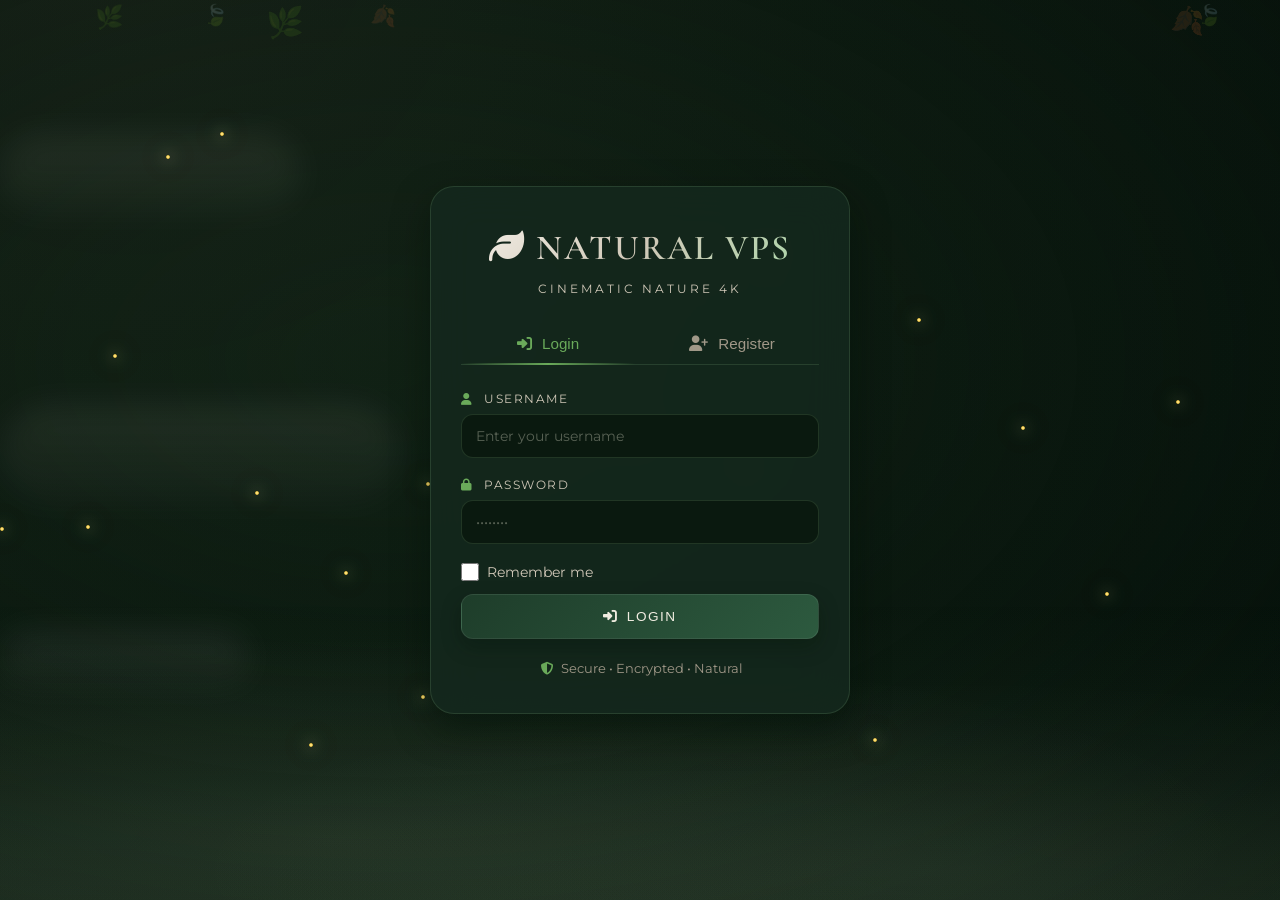
==== commit fe55cc61: "Update index.html" ====
--- a/app/templates/index.html
+++ b/app/templates/index.html
@@ -19,13 +19,6 @@
     </video>
     <div class="video-overlay"></div>
     
-    <!-- Animated Elements -->
-    <div class="leaf" style="top: 10%; left: 5%;">🍃</div>
-    <div class="leaf" style="top: 30%; right: 8%; animation-delay: 2s;">🌿</div>
-    <div class="leaf" style="bottom: 20%; left: 15%; animation-delay: 4s;">🍂</div>
-    <div class="leaf" style="bottom: 40%; right: 20%; animation-delay: 6s;">🌱</div>
-    <div class="sunrays"></div>
-    
     <!-- Auth Container -->
     <div class="auth-container">
         <div class="auth-card">
--- a/static/css/style.css
+++ b/static/css/style.css
@@ -1,6 +1,7 @@
 /* ============================================ */
 /* NATURAL VPS - MAIN STYLESHEET                */
 /* Cinematic Nature 4K Theme                    */
+/* Version: 2.0 - Chill Edition                 */
 /* ============================================ */
 
 /* ----- CSS RESET ----- */
@@ -47,6 +48,7 @@
     /* Transitions */
     --transition: all 0.3s ease;
     --transition-fast: all 0.15s ease;
+    --transition-slow: all 0.6s ease;
     
     /* Fonts */
     --font-heading: 'Cormorant Garamond', serif;
@@ -95,40 +97,6 @@
     pointer-events: none;
 }
 
-/* ----- ANIMATED ELEMENTS ----- */
-.leaf {
-    position: fixed;
-    pointer-events: none;
-    z-index: -1;
-    opacity: 0.06;
-    font-size: 28px;
-    animation: floatLeaf 15s infinite ease-in-out;
-}
-
-@keyframes floatLeaf {
-    0%, 100% { transform: translateY(0) rotate(0deg); }
-    25% { transform: translateY(-35px) rotate(5deg); }
-    50% { transform: translateY(-55px) rotate(-5deg); }
-    75% { transform: translateY(-25px) rotate(3deg); }
-}
-
-.sunrays {
-    position: fixed;
-    top: -50%;
-    left: -50%;
-    width: 200%;
-    height: 200%;
-    background: radial-gradient(circle at 30% 40%, rgba(200, 180, 120, 0.04) 0%, transparent 50%);
-    pointer-events: none;
-    z-index: -1;
-    animation: sunMove 30s infinite alternate ease-in-out;
-}
-
-@keyframes sunMove {
-    0% { transform: translate(0, 0) rotate(0deg); }
-    100% { transform: translate(5%, 5%) rotate(5deg); }
-}
-
 /* ----- CUSTOM SCROLLBAR ----- */
 ::-webkit-scrollbar {
     width: 6px;
@@ -156,6 +124,473 @@
     padding: 20px;
     position: relative;
     z-index: 10;
+}
+
+/* ============================================ */
+/* 🌿 NATURAL EFFECTS - BACKGROUND               */
+/* ============================================ */
+
+/* 1. Sương mù chuyển động */
+.fog-layer {
+    position: fixed;
+    bottom: 0;
+    left: 0;
+    width: 100%;
+    height: 300px;
+    background: linear-gradient(to top, 
+        rgba(140, 180, 130, 0.10) 0%,
+        rgba(120, 160, 110, 0.05) 40%,
+        transparent 100%);
+    pointer-events: none;
+    z-index: 6;
+    animation: fogBreath 20s infinite alternate ease-in-out;
+}
+
+.fog-layer::before {
+    content: '';
+    position: absolute;
+    top: 0;
+    left: -10%;
+    width: 120%;
+    height: 100%;
+    background: radial-gradient(ellipse at 30% 80%, 
+        rgba(200, 230, 190, 0.08) 0%,
+        transparent 60%);
+    animation: fogDrift 35s infinite alternate ease-in-out;
+}
+
+.fog-layer::after {
+    content: '';
+    position: absolute;
+    top: 0;
+    left: -10%;
+    width: 120%;
+    height: 100%;
+    background: radial-gradient(ellipse at 70% 90%, 
+        rgba(180, 210, 170, 0.06) 0%,
+        transparent 50%);
+    animation: fogDrift 28s infinite alternate-reverse ease-in-out;
+}
+
+@keyframes fogBreath {
+    0% { transform: translateY(15px); opacity: 0.6; }
+    100% { transform: translateY(-10px); opacity: 1; }
+}
+
+@keyframes fogDrift {
+    0% { transform: translateX(-8%) scaleX(1); }
+    100% { transform: translateX(8%) scaleX(1.1); }
+}
+
+/* 2. Lá rơi theo gió */
+.leaf-container {
+    position: fixed;
+    top: 0;
+    left: 0;
+    width: 100%;
+    height: 100%;
+    pointer-events: none;
+    z-index: 7;
+    overflow: hidden;
+}
+
+.falling-leaf {
+    position: absolute;
+    color: rgba(100, 140, 80, 0.15);
+    font-size: 20px;
+    animation: leafFall linear infinite;
+}
+
+@keyframes leafFall {
+    0% {
+        transform: translateY(-10vh) translateX(-10vw) rotate(0deg);
+        opacity: 0;
+    }
+    10% {
+        opacity: 0.5;
+    }
+    90% {
+        opacity: 0.4;
+    }
+    100% {
+        transform: translateY(110vh) translateX(30vw) rotate(360deg);
+        opacity: 0;
+    }
+}
+
+/* 3. Đom đóm bay */
+.firefly-container {
+    position: fixed;
+    top: 0;
+    left: 0;
+    width: 100%;
+    height: 100%;
+    pointer-events: none;
+    z-index: 8;
+}
+
+.firefly {
+    position: absolute;
+    width: 4px;
+    height: 4px;
+    background: radial-gradient(circle, #ffeaa0 0%, #ffd54f 50%, transparent 100%);
+    border-radius: 50%;
+    box-shadow: 0 0 15px #ffeaa0, 0 0 30px rgba(255, 234, 160, 0.5);
+    animation: fireflyGlow 3s infinite alternate;
+}
+
+@keyframes fireflyGlow {
+    0% { opacity: 0.2; box-shadow: 0 0 8px #ffeaa0, 0 0 15px rgba(255, 234, 160, 0.3); }
+    100% { opacity: 0.9; box-shadow: 0 0 20px #ffeaa0, 0 0 40px rgba(255, 234, 160, 0.7); }
+}
+
+/* 4. Ánh nắng xuyên lá (God Rays) */
+.sunrays-layer {
+    position: fixed;
+    top: -50%;
+    left: -50%;
+    width: 200%;
+    height: 200%;
+    background: radial-gradient(circle at 30% 20%, 
+        rgba(255, 240, 180, 0.06) 0%,
+        rgba(200, 220, 150, 0.03) 30%,
+        transparent 70%);
+    pointer-events: none;
+    z-index: 5;
+    animation: sunMove 40s infinite alternate ease-in-out;
+    transform-origin: center;
+}
+
+@keyframes sunMove {
+    0% { transform: translate(0, 0) rotate(0deg); }
+    100% { transform: translate(8%, 5%) rotate(8deg); }
+}
+
+/* 5. Mây trôi chậm */
+.clouds-layer {
+    position: fixed;
+    top: 0;
+    left: 0;
+    width: 100%;
+    height: 100%;
+    pointer-events: none;
+    z-index: 4;
+    opacity: 0.08;
+}
+
+.cloud {
+    position: absolute;
+    background: linear-gradient(to bottom, rgba(255, 255, 255, 0.8) 0%, rgba(200, 220, 200, 0.3) 100%);
+    border-radius: 100px;
+    filter: blur(15px);
+    animation: cloudDrift linear infinite;
+}
+
+.cloud-1 {
+    width: 300px;
+    height: 80px;
+    top: 15%;
+    animation-duration: 60s;
+}
+
+.cloud-2 {
+    width: 400px;
+    height: 100px;
+    top: 45%;
+    animation-duration: 80s;
+    animation-delay: -20s;
+}
+
+.cloud-3 {
+    width: 250px;
+    height: 60px;
+    top: 70%;
+    animation-duration: 70s;
+    animation-delay: -40s;
+}
+
+@keyframes cloudDrift {
+    0% { left: -400px; }
+    100% { left: 110%; }
+}
+
+/* 6. Chim bay ngang trời */
+.bird-container {
+    position: fixed;
+    top: 0;
+    left: 0;
+    width: 100%;
+    height: 100%;
+    pointer-events: none;
+    z-index: 9;
+}
+
+.bird {
+    position: absolute;
+    color: rgba(60, 80, 50, 0.15);
+    font-size: 16px;
+    animation: birdFly linear infinite;
+}
+
+@keyframes birdFly {
+    0% { left: -50px; transform: translateY(0); }
+    50% { transform: translateY(-15px); }
+    100% { left: 110%; transform: translateY(5px); }
+}
+
+/* 7. Sao băng (ban đêm) */
+.shooting-star {
+    position: fixed;
+    width: 2px;
+    height: 2px;
+    background: linear-gradient(90deg, #ffffff, #ffeaa0, transparent);
+    border-radius: 50%;
+    box-shadow: 0 0 20px #ffffff, 0 0 40px #ffeaa0;
+    pointer-events: none;
+    z-index: 10;
+    opacity: 0;
+}
+
+.shooting-star::after {
+    content: '';
+    position: absolute;
+    top: 0;
+    right: 0;
+    width: 80px;
+    height: 1px;
+    background: linear-gradient(90deg, transparent, #ffeaa0, #ffffff);
+    transform: translateX(-100%);
+}
+
+.shooting-star.animate {
+    animation: shootingStarAnim 1.5s ease-out forwards;
+}
+
+@keyframes shootingStarAnim {
+    0% { transform: translateX(0) translateY(0) rotate(-35deg); opacity: 0; }
+    5% { opacity: 1; }
+    30% { opacity: 1; }
+    100% { transform: translateX(-300px) translateY(200px) rotate(-35deg); opacity: 0; }
+}
+
+/* ============================================ */
+/* 🌿 INTERACTION EFFECTS                        */
+/* ============================================ */
+
+/* 8. Ripple nước khi click */
+.btn, .random-btn, .os-option, .vm-item, .modal-btn {
+    position: relative;
+    overflow: hidden;
+}
+
+.ripple-effect {
+    position: absolute;
+    border-radius: 50%;
+    background: radial-gradient(circle, rgba(160, 200, 140, 0.4) 0%, transparent 70%);
+    transform: scale(0);
+    animation: waterRipple 0.8s ease-out forwards;
+    pointer-events: none;
+    z-index: 100;
+}
+
+@keyframes waterRipple {
+    0% { transform: scale(0); opacity: 0.6; }
+    100% { transform: scale(20); opacity: 0; }
+}
+
+/* 9. Lá rung khi hover */
+.fa-leaf, .fa-seedling, .fa-tree, .fa-forest {
+    transition: var(--transition-fast);
+    display: inline-block;
+}
+
+.fa-leaf:hover, .fa-seedling:hover, .fa-tree:hover, .fa-forest:hover,
+.btn:hover .fa-leaf, .btn:hover .fa-seedling, 
+.card-title:hover i, .logo:hover i {
+    animation: leafShake 0.5s ease-in-out;
+}
+
+@keyframes leafShake {
+    0%, 100% { transform: rotate(0deg); }
+    25% { transform: rotate(-8deg); }
+    50% { transform: rotate(8deg); }
+    75% { transform: rotate(-4deg); }
+}
+
+/* 10. Glow tự nhiên cho input */
+.input-field:focus {
+    outline: none;
+    border-color: var(--green-leaf);
+    box-shadow: 0 0 0 3px rgba(74, 138, 62, 0.15),
+                0 0 20px rgba(100, 170, 80, 0.2);
+    background: rgba(15, 30, 20, 0.95);
+    transition: var(--transition);
+}
+
+/* 11. Card nở ra như hoa khi mở modal */
+.modal {
+    animation: flowerBloom 0.5s cubic-bezier(0.34, 1.56, 0.64, 1) forwards;
+}
+
+@keyframes flowerBloom {
+    0% { transform: scale(0.3) rotate(-5deg); opacity: 0; }
+    50% { transform: scale(1.02) rotate(0deg); }
+    100% { transform: scale(1) rotate(0deg); opacity: 1; }
+}
+
+/* 12. Progress bar như dòng suối */
+.progress-fill {
+    background: linear-gradient(90deg, 
+        var(--green-dark) 0%, 
+        var(--green-leaf) 30%, 
+        var(--green-moss) 50%,
+        var(--blue-water) 70%,
+        var(--green-moss) 100%);
+    background-size: 200% 100%;
+    animation: streamFlow 3s linear infinite;
+    position: relative;
+    overflow: hidden;
+}
+
+.progress-fill::before {
+    content: '';
+    position: absolute;
+    top: 0;
+    left: -100%;
+    width: 50%;
+    height: 100%;
+    background: linear-gradient(90deg, 
+        transparent, 
+        rgba(255, 255, 255, 0.3), 
+        transparent);
+    animation: sparkleFlow 2s ease-in-out infinite;
+}
+
+@keyframes streamFlow {
+    0% { background-position: 0% 0%; }
+    100% { background-position: 200% 0%; }
+}
+
+@keyframes sparkleFlow {
+    0% { left: -50%; }
+    100% { left: 150%; }
+}
+
+/* 13. Loading spinner thành bông hoa */
+.spinner {
+    width: 20px;
+    height: 20px;
+    border: none;
+    position: relative;
+    animation: flowerSpin 2s linear infinite;
+}
+
+.spinner::before,
+.spinner::after {
+    content: '🌸';
+    position: absolute;
+    font-size: 16px;
+}
+
+.spinner::before {
+    animation: petalPulse 1s ease-in-out infinite;
+}
+
+.spinner::after {
+    animation: petalPulse 1s ease-in-out infinite 0.5s;
+}
+
+@keyframes flowerSpin {
+    0% { transform: rotate(0deg); }
+    100% { transform: rotate(360deg); }
+}
+
+@keyframes petalPulse {
+    0%, 100% { opacity: 0.4; transform: scale(0.8); }
+    50% { opacity: 1; transform: scale(1.2); }
+}
+
+/* 14. Hiệu ứng hô hấp cho cây */
+@keyframes treeBreath {
+    0%, 100% { transform: scale(1); }
+    50% { transform: scale(1.02); }
+}
+
+.logo i, .spec-icon i, .empty-icon i {
+    animation: treeBreath 4s ease-in-out infinite;
+}
+
+/* ============================================ */
+/* 🌿 ANIMATED ELEMENTS                          */
+/* ============================================ */
+
+/* 15. Toast mọc lên như cây */
+.toast {
+    animation: plantGrow 0.5s cubic-bezier(0.34, 1.56, 0.64, 1) forwards;
+    transform-origin: bottom left;
+}
+
+@keyframes plantGrow {
+    0% { transform: translateX(-400px) scale(0); opacity: 0; }
+    50% { transform: translateX(20px) scale(1.05); }
+    100% { transform: translateX(0) scale(1); opacity: 1; }
+}
+
+/* 16. Parallax scrolling tự nhiên */
+.parallax-bg {
+    transition: transform 0.1s ease-out;
+}
+
+/* 17. VM item hover với hiệu ứng lá */
+.vm-item {
+    position: relative;
+}
+
+.vm-item::before {
+    content: '🍃';
+    position: absolute;
+    left: -20px;
+    top: 50%;
+    transform: translateY(-50%);
+    opacity: 0;
+    transition: var(--transition);
+    font-size: 16px;
+}
+
+.vm-item:hover::before {
+    opacity: 0.6;
+    left: -5px;
+}
+
+/* 18. Hoa nở khi hover card */
+.card {
+    position: relative;
+}
+
+.card::after {
+    content: '🌼';
+    position: absolute;
+    bottom: 10px;
+    right: 15px;
+    opacity: 0;
+    font-size: 20px;
+    transition: var(--transition);
+    transform: scale(0);
+}
+
+.card:hover::after {
+    opacity: 0.15;
+    transform: scale(1);
+}
+
+/* 19. Status dot breathing */
+.vm-status-dot.running {
+    animation: statusBreath 2s ease-in-out infinite;
+}
+
+@keyframes statusBreath {
+    0%, 100% { opacity: 0.6; box-shadow: 0 0 5px var(--green-moss); }
+    50% { opacity: 1; box-shadow: 0 0 15px var(--green-moss), 0 0 25px rgba(106, 170, 90, 0.3); }
 }
 
 /* ============================================ */
@@ -186,14 +621,8 @@
 }
 
 @keyframes fadeInUp {
-    from {
-        opacity: 0;
-        transform: translateY(30px);
-    }
-    to {
-        opacity: 1;
-        transform: translateY(0);
-    }
+    from { opacity: 0; transform: translateY(30px); }
+    to { opacity: 1; transform: translateY(0); }
 }
 
 .auth-logo {
@@ -364,7 +793,7 @@
     display: block;
 }
 
-/* ----- USER MENU ----- */
+/* User Menu */
 .user-menu {
     position: fixed;
     top: 20px;
@@ -419,7 +848,7 @@
     transform: translateY(-1px);
 }
 
-/* ----- HEADER ----- */
+/* Header */
 .header {
     text-align: center;
     margin-bottom: 25px;
@@ -437,14 +866,8 @@
 }
 
 @keyframes fadeInDown {
-    from {
-        opacity: 0;
-        transform: translateY(-30px);
-    }
-    to {
-        opacity: 1;
-        transform: translateY(0);
-    }
+    from { opacity: 0; transform: translateY(-30px); }
+    to { opacity: 1; transform: translateY(0); }
 }
 
 .header::before {
@@ -489,7 +912,7 @@
     font-weight: 300;
 }
 
-/* ----- SPECS GRID ----- */
+/* Specs Grid */
 .specs-grid {
     display: grid;
     grid-template-columns: repeat(6, 1fr);
@@ -552,14 +975,14 @@
     margin-top: 4px;
 }
 
-/* ----- TWO COLUMNS LAYOUT ----- */
+/* Two Columns */
 .two-columns {
     display: grid;
     grid-template-columns: 1fr 1.3fr;
     gap: 22px;
 }
 
-/* ----- CARDS ----- */
+/* Cards */
 .card {
     background: var(--glass-bg);
     backdrop-filter: blur(15px);
@@ -596,7 +1019,7 @@
     font-size: 1.2rem;
 }
 
-/* ----- FORM ELEMENTS ----- */
+/* Form Elements */
 .input-group {
     margin-bottom: 18px;
 }
@@ -650,7 +1073,7 @@
     margin-bottom: 0;
 }
 
-/* ----- OS SELECTOR ----- */
+/* OS Selector */
 .os-selector {
     display: flex;
     gap: 12px;
@@ -697,7 +1120,7 @@
     transform: translateY(-2px);
 }
 
-/* ----- RANDOM BUTTON ----- */
+/* Random Button */
 .random-btn {
     background: rgba(74, 138, 62, 0.12);
     border: 1px solid var(--glass-border);
@@ -720,7 +1143,7 @@
     border-color: var(--green-leaf);
 }
 
-/* ----- BUTTONS ----- */
+/* Buttons */
 .btn {
     padding: 14px 22px;
     border-radius: var(--radius-md);
@@ -775,7 +1198,7 @@
     cursor: not-allowed;
 }
 
-/* ----- STATS BAR ----- */
+/* Stats Bar */
 .stats-bar {
     display: flex;
     gap: 12px;
@@ -815,7 +1238,7 @@
     text-transform: uppercase;
 }
 
-/* ----- VM LIST ----- */
+/* VM List */
 .vm-list {
     display: flex;
     flex-direction: column;
@@ -838,14 +1261,8 @@
 }
 
 @keyframes fadeInItem {
-    from {
-        opacity: 0;
-        transform: translateX(-15px);
-    }
-    to {
-        opacity: 1;
-        transform: translateX(0);
-    }
+    from { opacity: 0; transform: translateX(-15px); }
+    to { opacity: 1; transform: translateX(0); }
 }
 
 .vm-item:hover {
@@ -912,22 +1329,17 @@
 .vm-status-dot.running {
     background: var(--green-moss);
     box-shadow: 0 0 8px var(--green-moss);
-    animation: pulse 1.5s infinite;
+    animation: statusBreath 1.5s infinite;
 }
 
 .vm-status-dot.creating {
     background: #d4af37;
     box-shadow: 0 0 8px #d4af37;
-    animation: pulse 1s infinite;
+    animation: statusBreath 1s infinite;
 }
 
 .vm-status-dot.expired {
     background: var(--text-muted);
-}
-
-@keyframes pulse {
-    0%, 100% { opacity: 1; }
-    50% { opacity: 0.5; }
 }
 
 .vm-status-text {
@@ -951,7 +1363,7 @@
     transform: translateX(3px);
 }
 
-/* ----- EMPTY STATE ----- */
+/* Empty State */
 .empty-state {
     text-align: center;
     padding: 45px 25px;
@@ -963,7 +1375,7 @@
     margin-bottom: 15px;
     opacity: 0.5;
     color: var(--green-leaf);
-    animation: floatLeaf 4s infinite ease-in-out;
+    animation: treeBreath 4s infinite ease-in-out;
 }
 
 .empty-state p {
@@ -975,10 +1387,7 @@
     opacity: 0.7;
 }
 
-/* ============================================ */
-/* PROGRESS CONTAINER                           */
-/* ============================================ */
-
+/* Progress Container */
 .progress-container {
     margin-top: 20px;
     display: none;
@@ -986,14 +1395,8 @@
 }
 
 @keyframes slideDown {
-    from {
-        opacity: 0;
-        transform: translateY(-15px);
-    }
-    to {
-        opacity: 1;
-        transform: translateY(0);
-    }
+    from { opacity: 0; transform: translateY(-15px); }
+    to { opacity: 1; transform: translateY(0); }
 }
 
 .progress-steps {
@@ -1062,22 +1465,6 @@
     position: relative;
 }
 
-.progress-fill::after {
-    content: '';
-    position: absolute;
-    top: 0;
-    left: 0;
-    right: 0;
-    bottom: 0;
-    background: linear-gradient(90deg, transparent, rgba(255, 255, 255, 0.2), transparent);
-    animation: shimmer 2s infinite;
-}
-
-@keyframes shimmer {
-    0% { transform: translateX(-100%); }
-    100% { transform: translateX(100%); }
-}
-
 .progress-detail {
     display: flex;
     justify-content: space-between;
@@ -1096,10 +1483,7 @@
     color: var(--text-secondary);
 }
 
-/* ============================================ */
-/* MODAL STYLES                                 */
-/* ============================================ */
-
+/* Modal */
 .modal-overlay {
     position: fixed;
     top: 0;
@@ -1350,10 +1734,7 @@
     color: #e08080;
 }
 
-/* ============================================ */
-/* TOAST NOTIFICATIONS                          */
-/* ============================================ */
-
+/* Toast */
 .toast-container {
     position: fixed;
     bottom: 20px;
@@ -1385,66 +1766,24 @@
     transform: translateX(0);
 }
 
-.toast-success {
-    border-left-color: var(--green-moss);
-}
-
-.toast-success i {
-    color: var(--green-moss);
-}
-
-.toast-error {
-    border-left-color: #e08080;
-}
-
-.toast-error i {
-    color: #e08080;
-}
-
-.toast-warning {
-    border-left-color: #d4af37;
-}
-
-.toast-warning i {
-    color: #d4af37;
-}
-
-.toast-info {
-    border-left-color: var(--blue-water);
-}
-
-.toast-info i {
-    color: var(--blue-water);
-}
-
-.toast i {
-    font-size: 1.2rem;
-}
-
-.toast-message {
-    flex: 1;
-    font-size: 0.85rem;
-    color: var(--text-primary);
-}
-
-.toast-close {
-    cursor: pointer;
-    opacity: 0.5;
-    transition: var(--transition-fast);
-    font-size: 1rem;
-}
-
-.toast-close:hover {
-    opacity: 1;
-}
-
-/* ============================================ */
-/* SPINNER                                      */
-/* ============================================ */
-
+.toast-success { border-left-color: var(--green-moss); }
+.toast-success i { color: var(--green-moss); }
+.toast-error { border-left-color: #e08080; }
+.toast-error i { color: #e08080; }
+.toast-warning { border-left-color: #d4af37; }
+.toast-warning i { color: #d4af37; }
+.toast-info { border-left-color: var(--blue-water); }
+.toast-info i { color: var(--blue-water); }
+
+.toast i { font-size: 1.2rem; }
+.toast-message { flex: 1; font-size: 0.85rem; color: var(--text-primary); }
+.toast-close { cursor: pointer; opacity: 0.5; transition: var(--transition-fast); font-size: 1rem; }
+.toast-close:hover { opacity: 1; }
+
+/* Spinner */
 .spinner {
-    width: 18px;
-    height: 18px;
+    width: 20px;
+    height: 20px;
     border: 2px solid rgba(255, 255, 255, 0.1);
     border-top-color: var(--green-moss);
     border-radius: 50%;
@@ -1457,86 +1796,34 @@
 }
 
 /* ============================================ */
-/* RESPONSIVE STYLES                            */
+/* RESPONSIVE                                   */
 /* ============================================ */
 
 @media (max-width: 1200px) {
-    .specs-grid {
-        grid-template-columns: repeat(3, 1fr);
-    }
+    .specs-grid { grid-template-columns: repeat(3, 1fr); }
 }
 
 @media (max-width: 1000px) {
-    .two-columns {
-        grid-template-columns: 1fr;
-    }
+    .two-columns { grid-template-columns: 1fr; }
 }
 
 @media (max-width: 768px) {
-    .specs-grid {
-        grid-template-columns: repeat(2, 1fr);
-    }
-    
-    .container {
-        padding: 12px;
-    }
-    
-    .card {
-        padding: 18px;
-    }
-    
-    .logo {
-        font-size: 2.2rem;
-    }
-    
-    .header {
-        padding: 18px 12px;
-        margin-top: 60px;
-    }
-    
-    .user-menu {
-        top: 10px;
-        right: 10px;
-        padding: 6px 10px 6px 14px;
-    }
-    
-    .user-name {
-        display: none;
-    }
-    
-    .toast {
-        min-width: auto;
-        max-width: 280px;
-    }
-    
-    .modal {
-        padding: 20px;
-    }
+    .specs-grid { grid-template-columns: repeat(2, 1fr); }
+    .container { padding: 12px; }
+    .card { padding: 18px; }
+    .logo { font-size: 2.2rem; }
+    .header { padding: 18px 12px; margin-top: 60px; }
+    .user-menu { top: 10px; right: 10px; padding: 6px 10px 6px 14px; }
+    .user-name { display: none; }
+    .toast { min-width: auto; max-width: 280px; }
+    .modal { padding: 20px; }
 }
 
 @media (max-width: 480px) {
-    .specs-grid {
-        grid-template-columns: 1fr;
-    }
-    
-    .os-selector {
-        flex-direction: column;
-    }
-    
-    .input-row {
-        flex-direction: column;
-    }
-    
-    .random-btn {
-        width: 100%;
-        justify-content: center;
-    }
-    
-    .auth-card {
-        padding: 25px 18px;
-    }
-    
-    .stats-bar {
-        flex-direction: column;
-    }
-}
+    .specs-grid { grid-template-columns: 1fr; }
+    .os-selector { flex-direction: column; }
+    .input-row { flex-direction: column; }
+    .random-btn { width: 100%; justify-content: center; }
+    .auth-card { padding: 25px 18px; }
+    .stats-bar { flex-direction: column; }
+}
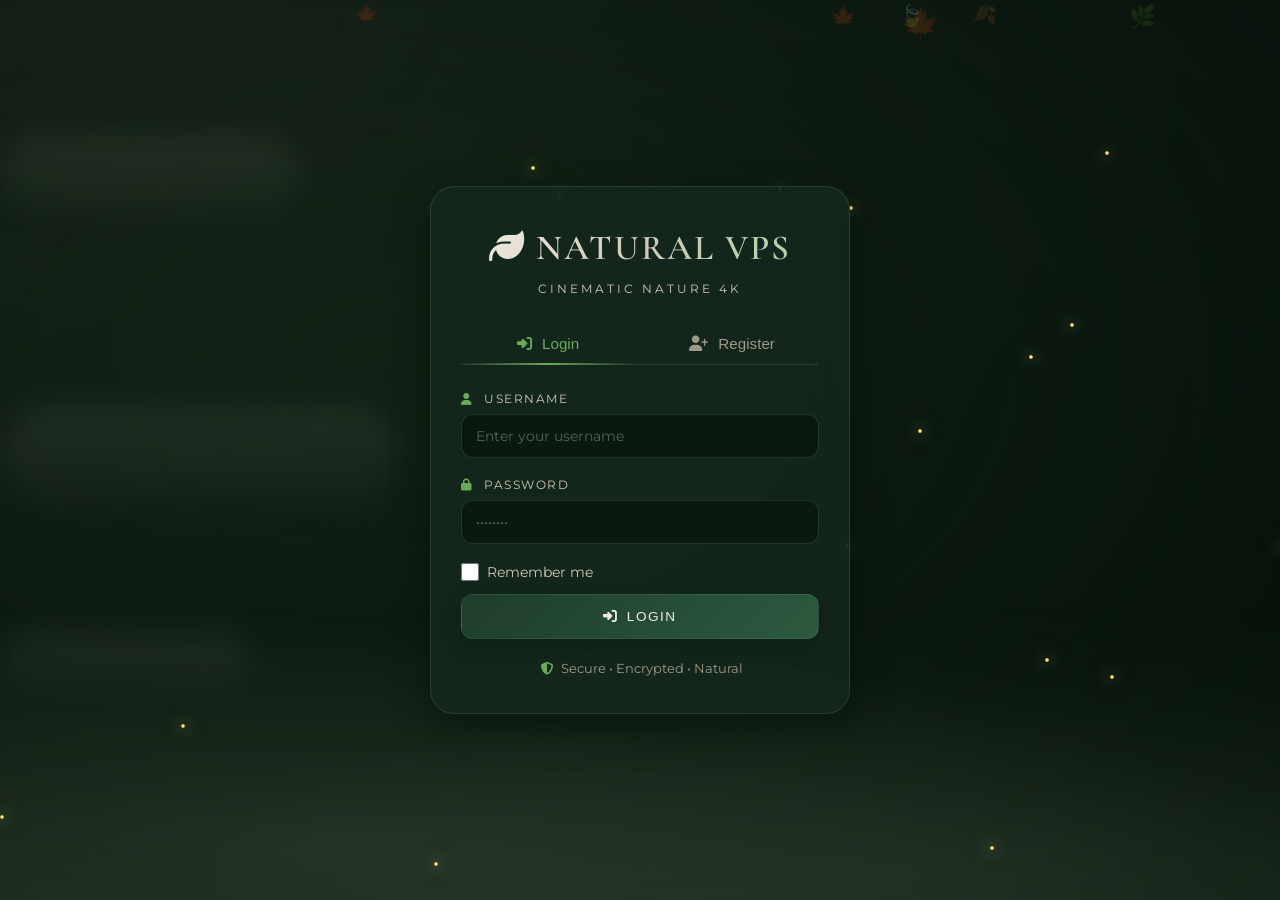
==== commit 9e2d67de: "Implement rate limit display in index.html Added a rate limit display section to the index page." ====
--- a/app/templates/index.html
+++ b/app/templates/index.html
@@ -142,6 +142,30 @@
                         <i class="fas fa-seedling"></i>
                         Plant a New Virtual Machine
                     </div>
+                    <!-- Rate Limit Display -->
+<div class="rate-limit-container" id="rateLimitContainer" style="display: none;">
+    <div class="rate-limit-header">
+        <i class="fas fa-tachometer-alt"></i>
+        <span class="rate-limit-title">Rate Limit (3 hours)</span>
+    </div>
+    <div class="rate-limit-stats">
+        <span class="rate-limit-text">
+            <i class="fas fa-server"></i> 
+            <span id="rateLimitUsed">0</span>/<span id="rateLimitTotal">5</span> VMs used
+        </span>
+        <span class="rate-limit-reset" id="rateLimitReset">
+            <i class="fas fa-hourglass-half"></i>
+            <span id="rateLimitTime">--:--:--</span>
+        </span>
+    </div>
+    <div class="rate-limit-bar">
+        <div class="rate-limit-fill" id="rateLimitFill" style="width: 0%;"></div>
+    </div>
+    <div class="rate-limit-warning" id="rateLimitWarning" style="display: none;">
+        <i class="fas fa-exclamation-triangle"></i>
+        <span>Limit almost reached!</span>
+    </div>
+</div>
                     
                     <div class="input-group">
                         <label class="input-label"><i class="fab fa-github"></i> GitHub Token</label>
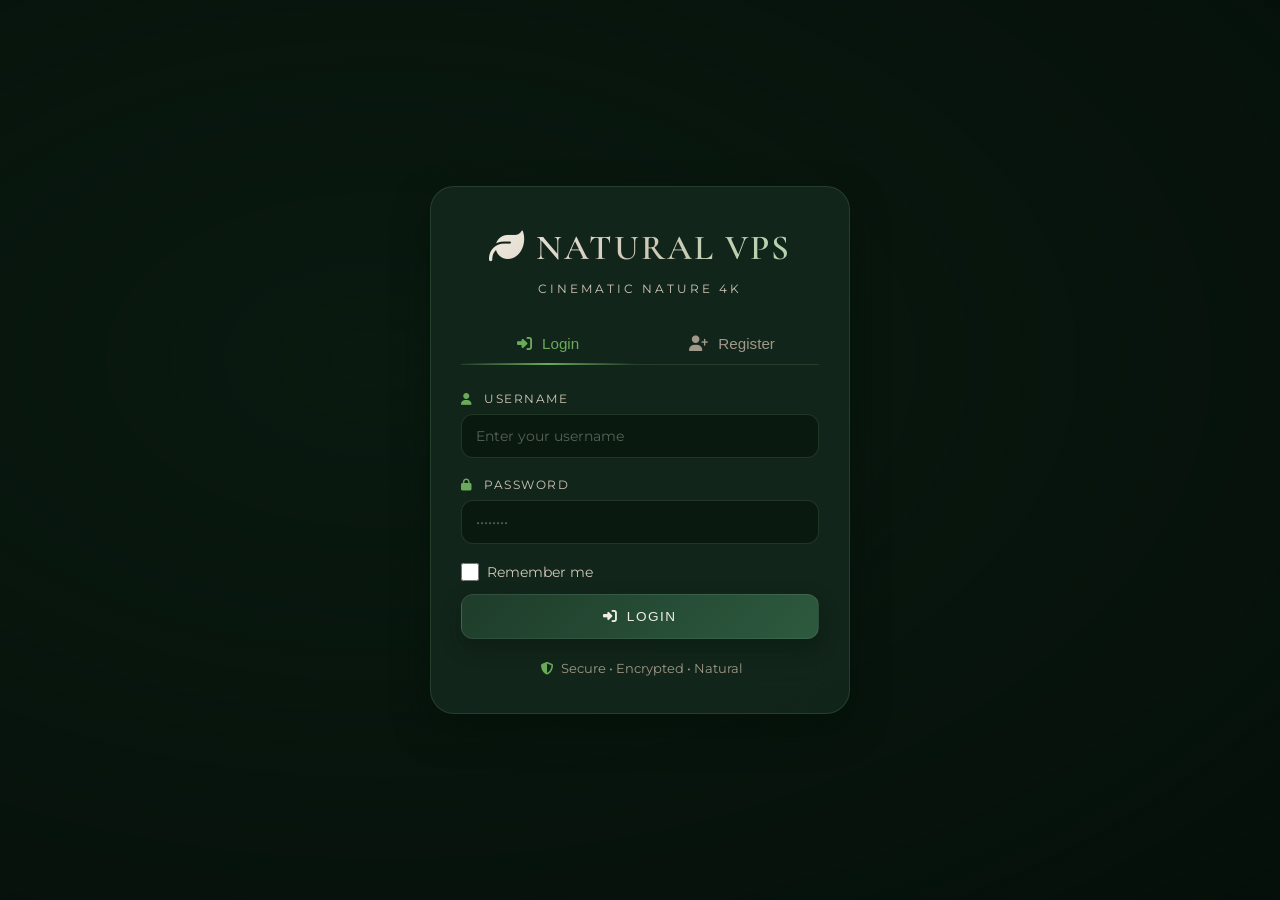
==== commit 65dd7efa: "Refactor rate limit display in index.html" ====
--- a/app/templates/index.html
+++ b/app/templates/index.html
@@ -142,30 +142,31 @@
                         <i class="fas fa-seedling"></i>
                         Plant a New Virtual Machine
                     </div>
+                    
                     <!-- Rate Limit Display -->
-<div class="rate-limit-container" id="rateLimitContainer" style="display: none;">
-    <div class="rate-limit-header">
-        <i class="fas fa-tachometer-alt"></i>
-        <span class="rate-limit-title">Rate Limit (3 hours)</span>
-    </div>
-    <div class="rate-limit-stats">
-        <span class="rate-limit-text">
-            <i class="fas fa-server"></i> 
-            <span id="rateLimitUsed">0</span>/<span id="rateLimitTotal">5</span> VMs used
-        </span>
-        <span class="rate-limit-reset" id="rateLimitReset">
-            <i class="fas fa-hourglass-half"></i>
-            <span id="rateLimitTime">--:--:--</span>
-        </span>
-    </div>
-    <div class="rate-limit-bar">
-        <div class="rate-limit-fill" id="rateLimitFill" style="width: 0%;"></div>
-    </div>
-    <div class="rate-limit-warning" id="rateLimitWarning" style="display: none;">
-        <i class="fas fa-exclamation-triangle"></i>
-        <span>Limit almost reached!</span>
-    </div>
-</div>
+                    <div class="rate-limit-container" id="rateLimitContainer" style="display: none;">
+                        <div class="rate-limit-header">
+                            <i class="fas fa-tachometer-alt"></i>
+                            <span class="rate-limit-title">Rate Limit (3 hours)</span>
+                        </div>
+                        <div class="rate-limit-stats">
+                            <span class="rate-limit-text">
+                                <i class="fas fa-server"></i> 
+                                <span id="rateLimitUsed">0</span>/<span id="rateLimitTotal">5</span> VMs used
+                            </span>
+                            <span class="rate-limit-reset" id="rateLimitReset">
+                                <i class="fas fa-hourglass-half"></i>
+                                <span id="rateLimitTime">--:--:--</span>
+                            </span>
+                        </div>
+                        <div class="rate-limit-bar">
+                            <div class="rate-limit-fill" id="rateLimitFill" style="width: 0%;"></div>
+                        </div>
+                        <div class="rate-limit-warning" id="rateLimitWarning" style="display: none;">
+                            <i class="fas fa-exclamation-triangle"></i>
+                            <span>Limit almost reached!</span>
+                        </div>
+                    </div>
                     
                     <div class="input-group">
                         <label class="input-label"><i class="fab fa-github"></i> GitHub Token</label>
